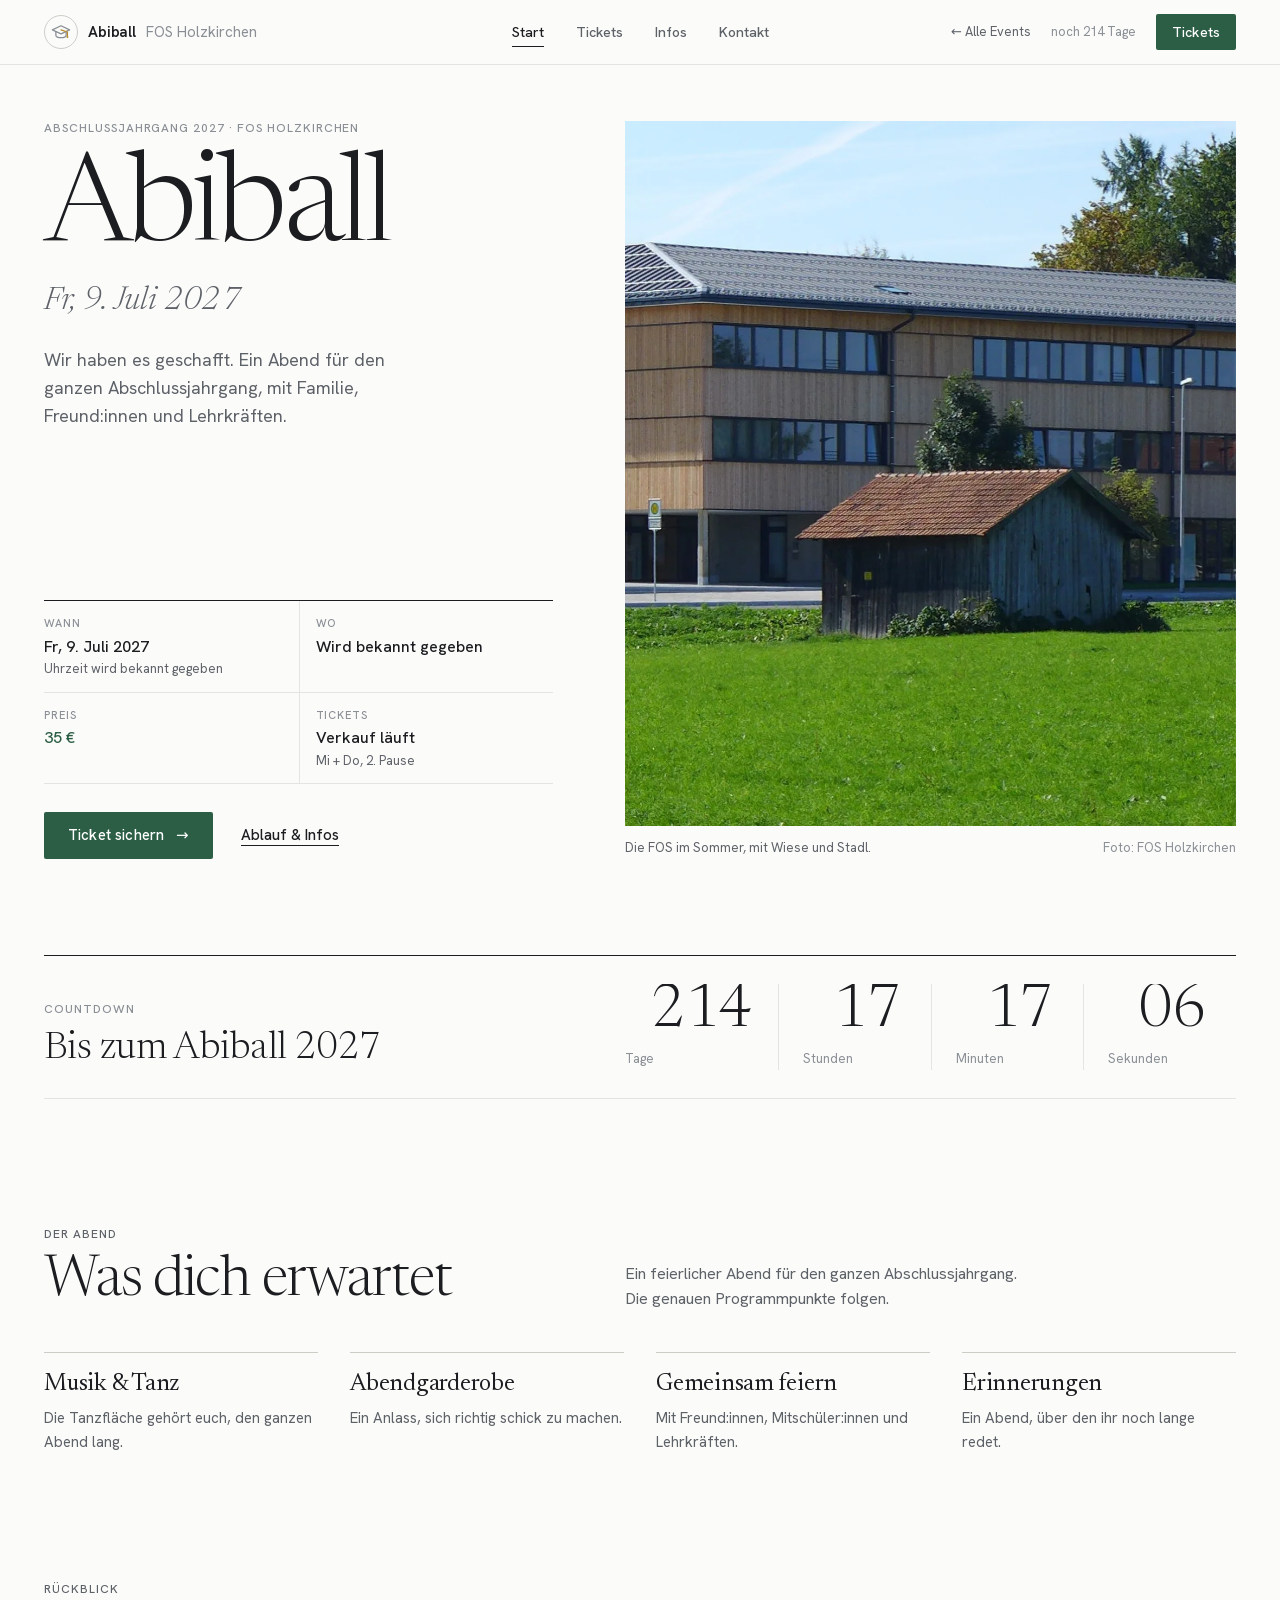
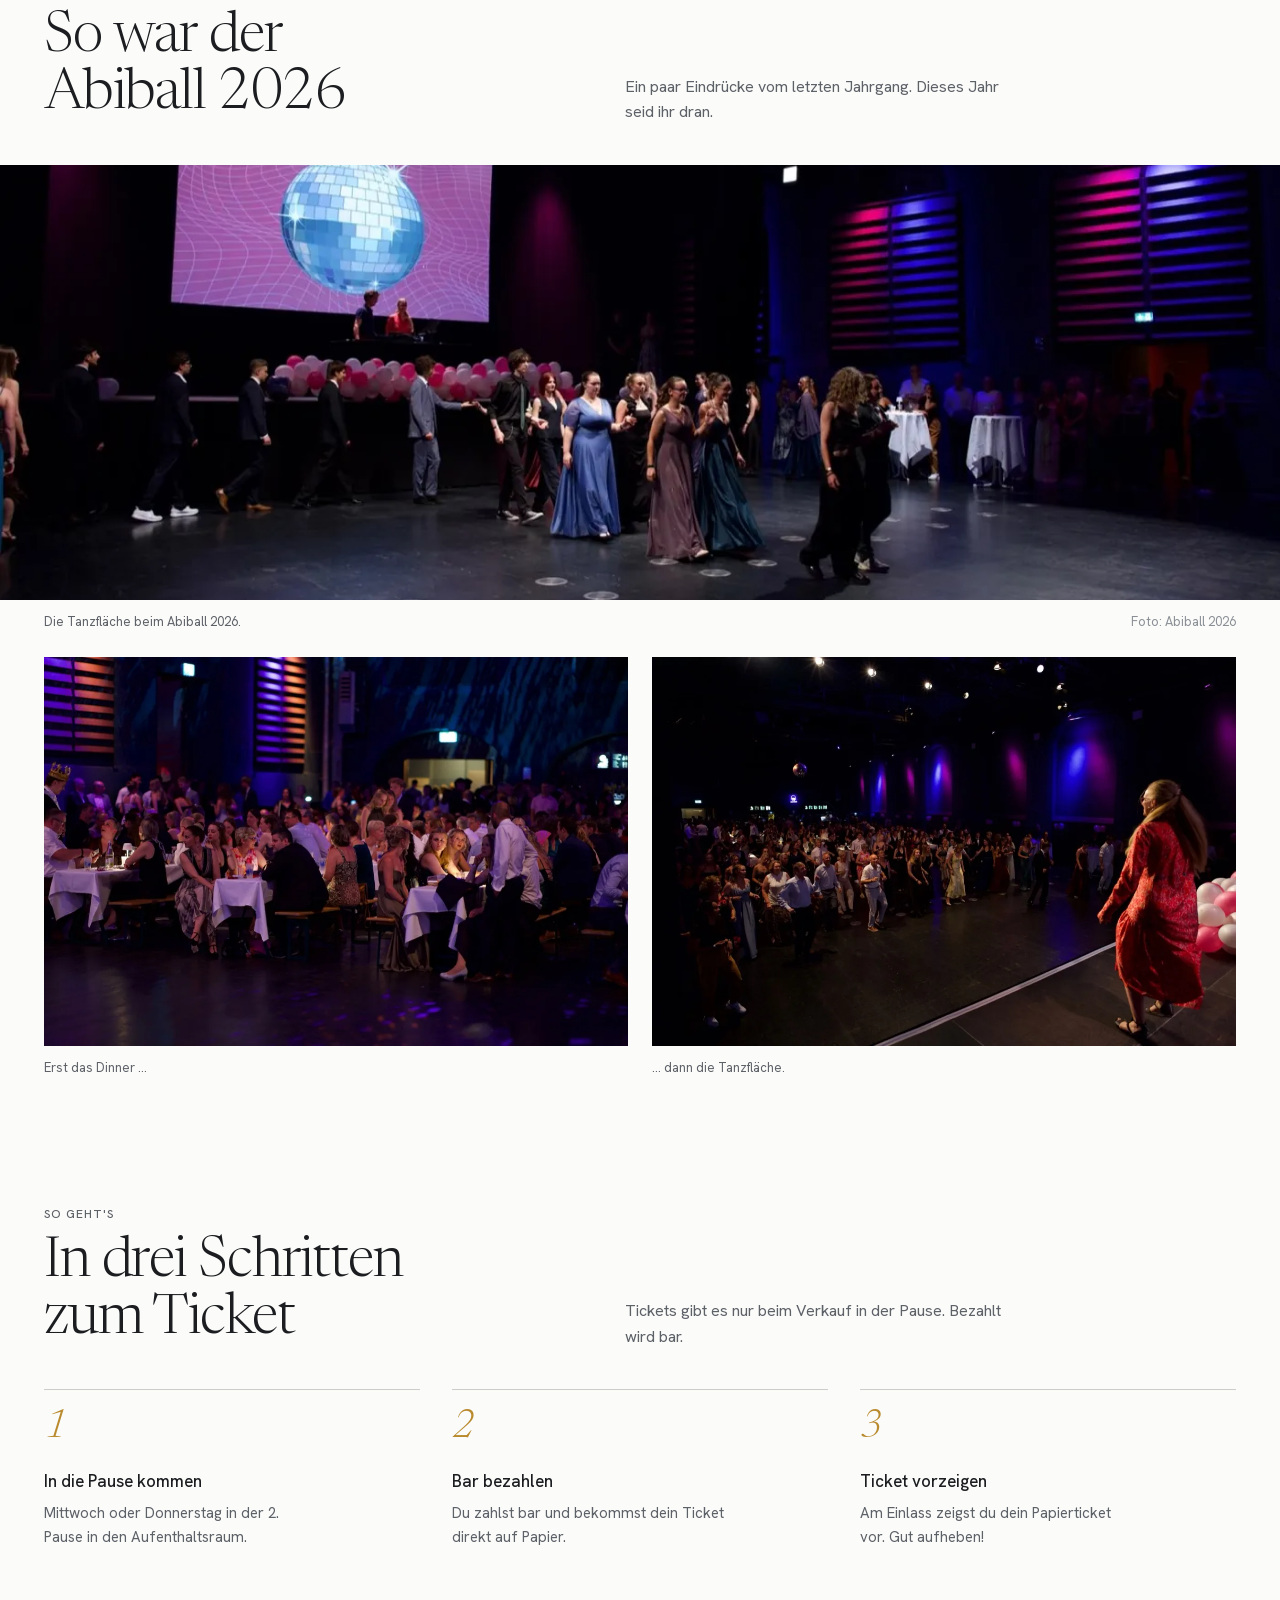
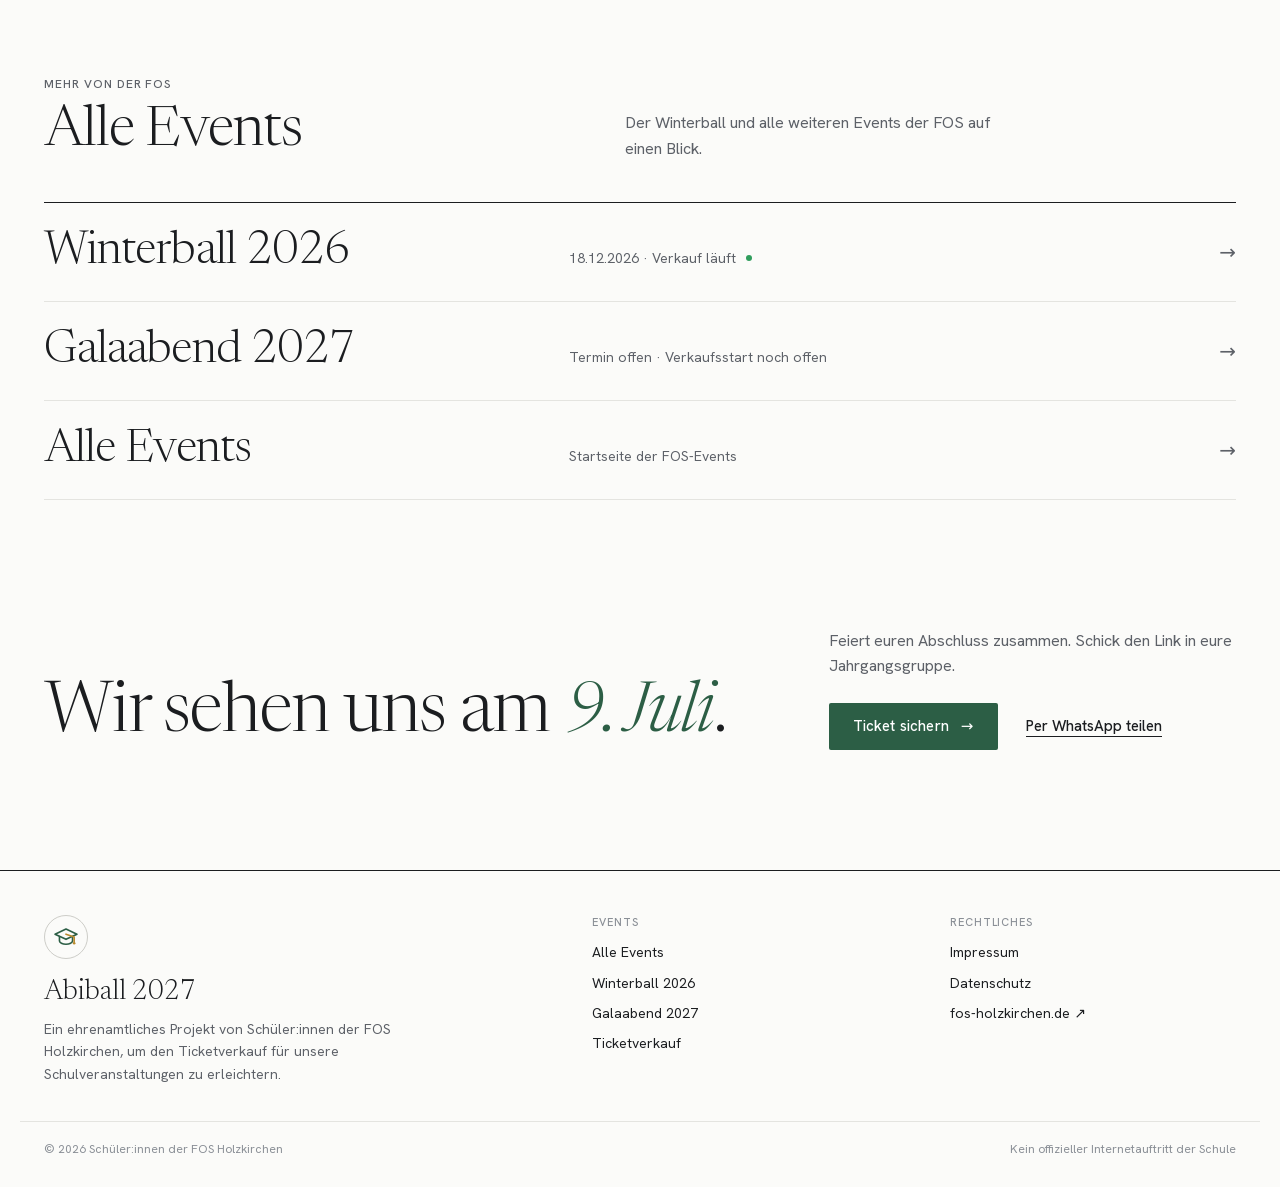
==== abiball/index.html @ e9c91c99 "Abiball-Verkauf ab 16.11., Galaabend-Termin offen Co-Authored-By: Claude Opus 5.5 <noreply@anthropic" ====
<!doctype html>
<html lang="de">
<head>
<meta charset="utf-8">
<meta name="viewport" content="width=device-width, initial-scale=1, viewport-fit=cover">
<link rel="icon" href="data:image/svg+xml,%3Csvg%20xmlns%3D%22http%3A%2F%2Fwww.w3.org%2F2000%2Fsvg%22%20viewBox%3D%220%200%2064%2064%22%3E%3Crect%20width%3D%2264%22%20height%3D%2264%22%20rx%3D%2214%22%20fill%3D%22%232c5e45%22%2F%3E%3Cg%20fill%3D%22none%22%20stroke-linecap%3D%22round%22%20stroke-linejoin%3D%22round%22%20stroke-width%3D%224%22%3E%3Cpath%20d%3D%22M32%2012%207%2024l25%2012%2025-12z%22%20fill%3D%22%23fff%22%20stroke%3D%22%23fff%22%2F%3E%3Cpath%20d%3D%22M17%2031v10c0%204%206.7%207.5%2015%207.5S47%2045%2047%2041V31%22%20stroke%3D%22%23fff%22%2F%3E%3Cpath%20d%3D%22M32%2024l19%206.5v12%22%20stroke%3D%22%23e2b66b%22%2F%3E%3C%2Fg%3E%3Ccircle%20cx%3D%2251%22%20cy%3D%2245.5%22%20r%3D%223.6%22%20fill%3D%22%23e2b66b%22%2F%3E%3C%2Fsvg%3E">
<meta name="theme-color" content="#2c5e45">
<meta property="og:type" content="website">
<meta property="og:locale" content="de_DE">
<meta property="og:title" content="Abiball 2027 · FOS Holzkirchen">
<meta property="og:description" content="Der Abiball des Abschlussjahrgangs 2027 der FOS Holzkirchen: Termin, Ablauf, Dresscode und Tickets.">
<meta property="og:url" content="https://joshuaherdt.github.io/winterball-fos/abiball/">
<meta property="og:image" content="https://joshuaherdt.github.io/winterball-fos/og/abiball.jpg">
<meta property="og:image:width" content="1200">
<meta property="og:image:height" content="630">
<meta name="twitter:card" content="summary_large_image">
<link rel="canonical" href="https://joshuaherdt.github.io/winterball-fos/abiball/">
<script>window.WB_BASE = "../";</script>
<title>Abiball 2027 · FOS Holzkirchen</title>
<meta name="description" content="Der Abiball des Abschlussjahrgangs 2027 der FOS Holzkirchen: Termin, Ablauf, Dresscode und Tickets.">
<meta name="claude:viewport-fit-sides" content="cover">
<link rel="stylesheet" href="../fonts/f-9903f11c.css">
<style>
/* Abiball: Sommer-Variante. Wiesengrün statt Himmelblau, Gold für Details, Sommerfoto mit Stadl.
   Layout: ruhiges Magazin-Layout. Echtes Foto der FOS (Lärchenholz unter blauem Himmel) als Anker,
   asymmetrisches Raster, eine Serifenschrift für Überschriften, eine Grotesk für alles andere.
   Farben aus dem Foto: Papierweiß, Anthrazit der Dachkante, Himmelblau (= FOS-Blau), Lärche als Detail. */
:root {
  --paper: #fbfbf9;
  --paper-2: #f1f1ee;
  --ink: #1b1d20;
  --ink-2: #5d6168;
  --ink-3: #8a8f96;
  --line: #e4e4e0;
  --line-2: #cdcdc8;
  --blue: #2c5e45;
  --blue-ink: #ffffff;
  --wood: #b98a2e;
  --photo: none;
  --f-serif: "Newsreader", "Iowan Old Style", Georgia, serif;
  --f-sans: "Hanken Grotesk", "Helvetica Neue", system-ui, sans-serif;
  --burst: #1b1d20, #2c5e45, #b98a2e;
  --burst-shape: cap;
  --flash: rgba(44, 94, 69, .35);
}
@media (prefers-color-scheme: dark) {
  :root:not([data-theme="light"]) {
    --paper: #111316; --paper-2: #181b1f; --ink: #ecebe6; --ink-2: #a4a8ae; --ink-3: #7c8188; --line: #25282d; --line-2: #383c42;
    --blue: #a3d2b6; --blue-ink: #0e1420; --wood: #c9a46e; --photo: brightness(.82); --flash: rgba(163, 210, 182, .35); color-scheme: dark;
  }
}
:root[data-theme="dark"] {
  --paper: #111316; --paper-2: #181b1f; --ink: #ecebe6; --ink-2: #a4a8ae; --ink-3: #7c8188; --line: #25282d; --line-2: #383c42;
  --blue: #a3d2b6; --blue-ink: #0e1420; --wood: #c9a46e; --photo: brightness(.82); --flash: rgba(163, 210, 182, .35); color-scheme: dark;
}
* { box-sizing: border-box; }
html, body { margin: 0; }
[hidden] { display: none !important; }
body { background: var(--paper); color: var(--ink); font: 400 16px/1.6 var(--f-sans); -webkit-font-smoothing: antialiased; text-rendering: optimizeLegibility; overflow-x: hidden; }
body::before { content: ""; position: fixed; inset: 0 0 auto; height: env(safe-area-inset-top, 0px); z-index: 60; background: var(--paper); }
.wrap { max-width: 1240px; margin: 0 auto; padding-left: max(24px, env(safe-area-inset-left, 0px)); padding-right: max(24px, env(safe-area-inset-right, 0px)); }
a { color: inherit; }
:focus-visible { outline: 2px solid var(--blue); outline-offset: 3px; border-radius: 2px; }
::selection { background: var(--blue); color: var(--blue-ink); }
mark.ph { background: none; color: inherit; border-bottom: 1px dashed var(--ink-3); }
img { display: block; max-width: 100%; }
svg { flex: none; }
.label { margin: 0; font: 500 12px/1.3 var(--f-sans); letter-spacing: .08em; text-transform: uppercase; color: var(--ink-3); }
h1, h2, h3 { font-weight: 400; margin: 0; text-wrap: balance; }
.serif { font-family: var(--f-serif); }

/* ---------- Buttons & Links ---------- */
.btn { appearance: none; border: 0; cursor: pointer; display: inline-flex; align-items: center; justify-content: center; gap: 12px; text-decoration: none; font: 500 15px/1 var(--f-sans); letter-spacing: .01em; padding: 16px 24px; border-radius: 2px; background: var(--blue); color: var(--blue-ink); transition: background .2s, transform .2s; }
.btn:hover { background: color-mix(in srgb, var(--blue) 86%, var(--ink)); }
.btn:active { transform: translateY(1px); }
.btn .arr { display: inline-block; transition: transform .25s cubic-bezier(.2, .8, .2, 1); }
.btn:hover .arr { transform: translateX(4px); }
.btn svg { width: 16px; height: 16px; }
.link { appearance: none; border: 0; background: none; cursor: pointer; padding: 0; font: 500 15px/1.4 var(--f-sans); color: var(--ink); text-decoration: none; background-image: linear-gradient(currentColor, currentColor); background-size: 100% 1px; background-position: 0 100%; background-repeat: no-repeat; transition: background-size .3s; }
.link:hover { background-size: 0 1px; background-position: 100% 100%; }

/* ---------- Kopf ---------- */
.top { position: sticky; top: env(safe-area-inset-top, 0px); z-index: 50; background: var(--paper); border-bottom: 1px solid var(--line); }
.top .wrap { height: 64px; display: grid; grid-template-columns: 1fr auto 1fr; align-items: center; gap: 24px; }
.brand { display: flex; align-items: center; gap: 10px; text-decoration: none; white-space: nowrap; }
.mono { flex: none; width: 34px; height: 34px; border-radius: 50%; display: grid; place-items: center; border: 1px solid var(--line-2); color: var(--blue); background: var(--paper); }
.mono svg { width: 22px; height: 22px; fill: none; stroke: currentColor; stroke-width: 1.4; stroke-linecap: round; stroke-linejoin: round; overflow: visible; }
.mono .tassel { stroke: var(--wood); transform-origin: 19px 12px; transition: transform .5s cubic-bezier(.3, 1.6, .5, 1); }
.mono .tassel circle { fill: var(--wood); stroke: none; }
.brand:hover .mono .tassel, .f-brand:hover .mono .tassel { transform: rotate(-14deg); }
.f-brand .mono { width: 44px; height: 44px; margin-bottom: 18px; }
.f-brand .mono svg { width: 28px; height: 28px; }
.brand b { font: 600 15px/1 var(--f-sans); letter-spacing: -.01em; }
.brand span { font: 400 15px/1 var(--f-sans); color: var(--ink-3); }
.tabs { display: flex; gap: 32px; }
.tabs button { appearance: none; border: 0; background: none; cursor: pointer; padding: 6px 0; font: 500 14px/1 var(--f-sans); color: var(--ink-2); position: relative; transition: color .2s; }
.tabs button::after { content: ""; position: absolute; left: 0; right: 0; bottom: -2px; height: 1px; background: var(--ink); transform: scaleX(0); transform-origin: left; transition: transform .3s cubic-bezier(.2, .8, .2, 1); }
.tabs button:hover, .tabs button[aria-selected="true"] { color: var(--ink); }
.tabs button[aria-selected="true"]::after { transform: scaleX(1); }
.tabs .tab-buy { display: none; }
.top-right { justify-self: end; display: flex; align-items: center; gap: 20px; }
.days { font-size: 13px; color: var(--ink-3); white-space: nowrap; font-variant-numeric: tabular-nums; }
.top .btn { padding: 11px 16px; font-size: 14px; }
.back { font-size: 13px; color: var(--ink-2); text-decoration: none; white-space: nowrap; }
.back:hover { color: var(--ink); }
.motto { margin: 22px 0 0; font: italic 300 22px/1.3 var(--f-serif); color: var(--ink); }
.motto small { display: block; font: 500 11px/1.3 var(--f-sans); font-style: normal; letter-spacing: .08em; text-transform: uppercase; color: var(--ink-3); margin-bottom: 6px; }

/* ---------- Panels ---------- */
main { overflow-x: clip; }
[data-panel] { outline: none; padding-bottom: 120px; }
[data-panel].enter .rise { animation: rise .9s cubic-bezier(.2, .7, .2, 1) both; }
[data-panel].enter .d1 { animation-delay: .07s; } [data-panel].enter .d2 { animation-delay: .14s; } [data-panel].enter .d3 { animation-delay: .21s; }
@keyframes rise { from { opacity: .001; transform: translateY(10px); } }
.page-head { padding-top: 72px; display: grid; grid-template-columns: 5fr 7fr; gap: 64px; align-items: end; }
.page-head h2 { font: 300 clamp(44px, 6vw, 80px)/1 var(--f-serif); letter-spacing: -.02em; margin-top: 16px; }
.page-head p { margin: 0; color: var(--ink-2); max-width: 46ch; font-size: 17px; }

/* ---------- Hero ---------- */
.hero { display: grid; grid-template-columns: minmax(0, 5fr) minmax(0, 6fr); gap: 72px; padding-top: 56px; }
.hero-text { display: flex; flex-direction: column; justify-content: space-between; gap: 48px; min-width: 0; }
.display { margin-top: 20px; font: 300 clamp(68px, 9.6vw, 144px)/.9 var(--f-serif); letter-spacing: -.035em; font-optical-sizing: auto; }
.display .yr { display: block; margin-top: 18px; font: italic 300 clamp(26px, 2.6vw, 34px)/1 var(--f-serif); letter-spacing: -.01em; color: var(--ink-2); }
.hero .lead { margin: 28px 0 0; font-size: 18px; line-height: 1.55; color: var(--ink-2); max-width: 38ch; text-wrap: pretty; }
.facts { border-top-color: var(--ink) !important; --kf-line: var(--line); --kf-label: var(--ink-3); --kf-label-o: 1; }
.facts dt { font-family: var(--f-sans); font-weight: 500; letter-spacing: .08em; }
.facts dd small { color: var(--ink-2); opacity: 1; }
.facts .kf-preis dd { color: var(--blue); }
.cta { display: flex; align-items: center; gap: 28px; flex-wrap: wrap; margin-top: 28px; }
.quota { margin-top: 22px; color: var(--blue); max-width: 360px; }
.quota-bar { height: 2px; border-radius: 0; background: var(--line); }
.quota-txt { margin: 10px 0 0; font-size: 14px; color: var(--ink-2); font-variant-numeric: tabular-nums; }
.quota-txt b { color: var(--ink); font-weight: 600; }
.quota-txt em { font-style: normal; color: var(--blue); }
.hero-photo { margin: 0; min-width: 0; }
.frame { position: relative; overflow: hidden; aspect-ratio: 1126 / 1300; background: var(--paper-2); }
.frame img { width: 100%; height: 100%; object-fit: cover; filter: var(--photo); animation: reveal 1.5s cubic-bezier(.7, 0, .15, 1) both .1s; }
@keyframes reveal { from { clip-path: inset(100% 0 0 0); transform: scale(1.06); } to { clip-path: inset(0 0 0 0); } }
#snow { position: absolute; inset: 0; width: 100%; height: 100%; pointer-events: none; }
figcaption { display: flex; justify-content: space-between; gap: 16px; padding-top: 12px; font-size: 13px; color: var(--ink-3); }
figcaption span:first-child { color: var(--ink-2); }

/* ---------- Countdown ---------- */
.count { margin-top: 96px; display: grid; grid-template-columns: 5fr 6fr; gap: 72px; align-items: end; padding: 28px 0; border-top: 1px solid var(--ink); border-bottom: 1px solid var(--line); }
.count h2 { font: 300 clamp(28px, 3vw, 40px)/1.1 var(--f-serif); letter-spacing: -.015em; margin-top: 10px; }
.count-n { display: grid; grid-template-columns: repeat(4, 1fr); }
.count-n div { display: grid; gap: 6px; }
.count-n div + div { padding-left: 24px; border-left: 1px solid var(--line); }
.count-n b { display: flex; font: 300 clamp(40px, 4.6vw, 64px)/1 var(--f-serif); letter-spacing: -.02em; font-variant-numeric: lining-nums tabular-nums; }
.count-n span { font-size: 13px; color: var(--ink-3); }

/* ---------- Abschnitte Start ---------- */
.sec { margin-top: 128px; }
.sec-head { display: grid; grid-template-columns: 5fr 6fr; gap: 72px; align-items: end; margin-bottom: 40px; }
.sec-head h2 { font: 300 clamp(36px, 4.4vw, 60px)/1.02 var(--f-serif); letter-spacing: -.02em; margin-top: 12px; }
.sec-head p { margin: 0; color: var(--ink-2); max-width: 44ch; }
#highlights { list-style: none; margin: 0; padding: 0; display: grid; grid-template-columns: repeat(4, 1fr); gap: 32px; }
.hl { display: grid; gap: 8px; align-content: start; padding-top: 18px; border-top: 1px solid var(--line-2); }
.hl-ic { display: none; }
.hl b { font: 400 24px/1.15 var(--f-serif); letter-spacing: -.01em; }
.hl span:last-child { color: var(--ink-2); font-size: 15px; }
.look { margin-top: 128px; }
.band { margin: 0; }
.duo { display: grid; grid-template-columns: 1fr 1fr; gap: 24px; margin-top: 24px; }
.duo figure { margin: 0; min-width: 0; }
.duo img { width: 100%; height: auto; aspect-ratio: 3 / 2; object-fit: cover; filter: var(--photo); }
.band img { width: 100%; height: clamp(240px, 34vw, 500px); object-fit: cover; object-position: 50% 62%; filter: var(--photo); }
.band figcaption { padding-top: 12px; }
#steps { list-style: none; margin: 0; padding: 0; display: grid; grid-template-columns: repeat(3, 1fr); gap: 32px; }
.step { display: grid; gap: 8px; align-content: start; padding-top: 18px; border-top: 1px solid var(--line-2); }
.step-n { font: italic 300 40px/1 var(--f-serif); color: var(--wood); margin-bottom: 14px; }
.step b { font: 500 17px/1.3 var(--f-sans); }
.step span:last-child { color: var(--ink-2); font-size: 15px; max-width: 34ch; }
#teasers { border-top: 1px solid var(--ink); }
.teaser { display: grid; grid-template-columns: 1fr auto; align-items: center; gap: 24px; padding: 26px 0; border-bottom: 1px solid var(--line); text-decoration: none; transition: padding .35s cubic-bezier(.2, .8, .2, 1); }
.teaser:hover { padding-left: 12px; }
.t-txt { display: grid; grid-template-columns: 5fr 4fr 2fr; gap: 24px; align-items: baseline; }
.t-name { font: 300 clamp(32px, 3.6vw, 48px)/1 var(--f-serif); letter-spacing: -.02em; order: 0; }
.t-meta { font-size: 14px; color: var(--ink-2); font-variant-numeric: tabular-nums; }
.teaser[data-status="live"] .t-meta::after { content: ""; display: inline-block; width: 6px; height: 6px; border-radius: 50%; background: #2f9d5c; margin-left: 10px; vertical-align: 2px; }
.t-go { font-size: 20px; color: var(--ink-2); transition: transform .3s, color .3s; }
.teaser:hover .t-go { transform: translateX(6px); color: var(--ink); }
.closing { margin-top: 128px; display: grid; grid-template-columns: 7fr 4fr; gap: 72px; align-items: end; }
.closing h2 { font: 300 clamp(40px, 5.4vw, 76px)/1.02 var(--f-serif); letter-spacing: -.025em; }
.closing h2 em { font-style: italic; color: var(--blue); }
.closing p { margin: 0 0 24px; color: var(--ink-2); }
.closing .cta { margin-top: 0; }

/* ---------- Events ---------- */
#events { margin-top: 64px; border-top: 1px solid var(--ink); }
.ev { display: grid; grid-template-columns: 7fr 5fr; gap: 72px; padding: 44px 0 52px; border-bottom: 1px solid var(--line); }
.ev-main, .ev-side { min-width: 0; }
.ev-kicker { margin: 0; font: 500 12px/1.3 var(--f-sans); letter-spacing: .08em; text-transform: uppercase; color: var(--ink-3); }
.ev-name { margin: 14px 0 0; font: 300 clamp(48px, 5.6vw, 80px)/.95 var(--f-serif); letter-spacing: -.03em; }
.ev-year { font-style: italic; color: var(--ink-3); }
.ev-tag { margin: 18px 0 0; color: var(--ink-2); max-width: 44ch; font-size: 17px; }
.ev-facts { display: grid; grid-template-columns: repeat(3, auto); justify-content: start; gap: 12px 40px; margin: 32px 0 0; }
.ev-facts dt { font: 500 11px/1.3 var(--f-sans); letter-spacing: .08em; text-transform: uppercase; color: var(--ink-3); }
.ev-facts dd { margin: 6px 0 0; font-weight: 500; }
.ev-facts small { display: block; color: var(--ink-3); font-weight: 400; font-size: 14px; }
.ev-side { display: grid; gap: 20px; align-content: start; position: relative; padding-top: 6px; }
.ev-status { justify-self: start; display: inline-flex; align-items: center; gap: 8px; font-size: 13px; color: var(--ink-2); }
.ev-status::before { content: ""; width: 6px; height: 6px; border-radius: 50%; background: #2f9d5c; }
.ev[data-status="soon"] .ev-status::before { background: var(--ink-3); }
.ev-prices, .sheet-prices { list-style: none; margin: 0; padding: 0; border-top: 1px solid var(--line-2); }
.ev-prices li, .sheet-prices li { display: flex; justify-content: space-between; align-items: baseline; gap: 16px; padding: 14px 0; border-bottom: 1px solid var(--line); }
.ev-prices small, .sheet-prices small { display: block; font-size: 12px; color: var(--blue); }
.ev-prices b, .sheet-prices b { font: 400 22px/1 var(--f-serif); white-space: nowrap; font-variant-numeric: lining-nums; }
.ev-prices s, .sheet-prices s { font-size: .7em; color: var(--ink-3); }
.ev .quota { margin-top: 0; }
.ev-actions { display: flex; align-items: center; gap: 20px 28px; flex-wrap: wrap; margin-top: 4px; }
.ev[data-status="soon"] .ev-btn { background: none; color: var(--ink); box-shadow: inset 0 0 0 1px var(--ink); }
.ev-cal { display: inline-flex; align-items: center; gap: 8px; font-size: 14px; color: var(--ink-2); text-decoration: none; }
.ev-cal:hover { color: var(--ink); }
.ev-cal svg { width: 16px; height: 16px; }
.ev-no { position: absolute; right: 0; top: 6px; font-size: 13px; color: var(--ink-3); font-variant-numeric: tabular-nums; }
.note { margin: 24px 0 0; font-size: 14px; color: var(--ink-3); }

/* ---------- Infos ---------- */
.info-grid { margin-top: 64px; display: grid; grid-template-columns: 7fr 5fr; gap: 72px; border-top: 1px solid var(--ink); padding-top: 32px; }
.info-grid h3, .faq h3 { font: 300 32px/1.1 var(--f-serif); letter-spacing: -.015em; margin-bottom: 20px; }
.seg { display: inline-flex; gap: 20px; margin-bottom: 14px; }
.seg button { appearance: none; border: 0; background: none; cursor: pointer; padding: 4px 0; font: 500 14px var(--f-sans); color: var(--ink-3); border-bottom: 1px solid transparent; transition: color .2s, border-color .2s; }
.seg button[aria-pressed="true"] { color: var(--ink); border-color: var(--ink); }
#ablauf { list-style: none; margin: 0; padding: 0; border-top: 1px solid var(--line-2); }
#ablauf li { display: grid; grid-template-columns: 90px 1fr; gap: 16px; padding: 14px 0; border-bottom: 1px solid var(--line); animation: rise .5s both; }
#ablauf li:nth-child(2) { animation-delay: .04s; } #ablauf li:nth-child(3) { animation-delay: .08s; } #ablauf li:nth-child(4) { animation-delay: .12s; } #ablauf li:nth-child(5) { animation-delay: .16s; }
#ablauf time { font: 400 18px/1.4 var(--f-serif); font-variant-numeric: lining-nums tabular-nums; color: var(--ink-2); }
.small { margin: 14px 0 0; font-size: 13px; color: var(--ink-3); }
#dresscode-event { margin: 0 0 20px; padding: 0 0 16px; border-bottom: 1px solid var(--line); font-size: 17px; }
#dresscode-tips { list-style: none; padding: 0; margin: 0; display: grid; gap: 16px; }
#dresscode-tips li { display: grid; gap: 2px; }
#dresscode-tips b { font: 500 11px/1.3 var(--f-sans); letter-spacing: .08em; text-transform: uppercase; color: var(--ink-3); }
#dresscode-tips span { color: var(--ink-2); }
.faq { margin-top: 96px; display: grid; grid-template-columns: 5fr 7fr; gap: 72px; border-top: 1px solid var(--ink); padding-top: 32px; }
.faq .ask { margin: 0; color: var(--ink-2); }
#faq details { border-bottom: 1px solid var(--line); }
#faq details:first-child { border-top: 1px solid var(--line-2); }
#faq summary { list-style: none; cursor: pointer; padding: 20px 44px 20px 0; position: relative; font-size: 17px; font-weight: 500; }
#faq summary::-webkit-details-marker { display: none; }
#faq summary::after { content: ""; position: absolute; right: 4px; top: 50%; width: 12px; height: 12px; margin-top: -6px; background: linear-gradient(var(--ink), var(--ink)) center/100% 1px no-repeat, linear-gradient(var(--ink), var(--ink)) center/1px 100% no-repeat; transition: transform .3s cubic-bezier(.2, .8, .2, 1); }
#faq details[open] summary::after { transform: rotate(45deg); }
#faq p { margin: -6px 0 22px; color: var(--ink-2); max-width: 60ch; }

/* ---------- Kontakt ---------- */
.contact { margin-top: 64px; display: grid; grid-template-columns: 5fr 7fr; gap: 72px; border-top: 1px solid var(--ink); padding-top: 32px; }
.contact .frame { aspect-ratio: 1200 / 986; }
.contact .frame img { animation: none; }
.rows { border-top: 1px solid var(--line-2); }
.row { display: grid; grid-template-columns: 130px 1fr auto; gap: 24px; align-items: baseline; padding: 20px 0; border-bottom: 1px solid var(--line); }
.row .k { font: 500 11px/1.3 var(--f-sans); letter-spacing: .08em; text-transform: uppercase; color: var(--ink-3); }
.row .v { margin: 0; font-size: 17px; word-break: break-word; }
.row .v small { display: block; color: var(--ink-2); font-size: 14px; }
.chip, .chip-s { appearance: none; background: none; border: 0; cursor: pointer; padding: 0; display: inline-flex; align-items: center; gap: 8px; font: 500 14px var(--f-sans); color: var(--ink); text-decoration: none; white-space: nowrap; background-image: linear-gradient(currentColor, currentColor); background-size: 100% 1px; background-position: 0 100%; background-repeat: no-repeat; padding-bottom: 2px; }
.chip:hover, .chip-s:hover { color: var(--blue); }
.team { margin: 40px 0 0; color: var(--ink-2); max-width: 52ch; }
.team b { color: var(--ink); font-weight: 500; }

/* ---------- Kauf-Fenster ---------- */
.sheet::backdrop { background: rgba(17, 19, 22, .4); }
.sheet-in { background: var(--paper); color: var(--ink); border-radius: 6px; padding: 36px 32px 28px; box-shadow: 0 40px 100px -30px rgba(0, 0, 0, .45); display: grid; }
.sheet-step { display: grid; gap: 20px; }
.sheet-x { color: var(--ink-2); }
.sheet-x:hover { color: var(--ink); }
.sheet-x svg { width: 18px; height: 18px; }
.sheet-kicker { margin: 0; font: 500 12px/1.3 var(--f-sans); letter-spacing: .08em; text-transform: uppercase; color: var(--ink-3); }
.sheet-title { margin: -10px 0 0; font: 300 38px/1.05 var(--f-serif); letter-spacing: -.02em; }
.sheet-evs { gap: 0 !important; border: 1px solid var(--line-2); }
.sheet-ev { padding: 14px 16px; background: none; border: 0; transition: background .2s; }
.sheet-ev + .sheet-ev { border-left: 1px solid var(--line-2); }
.sheet-ev b { font: 400 20px/1.15 var(--f-serif); }
.sheet-ev span { font-size: 13px; color: var(--ink-3); font-variant-numeric: tabular-nums; }
.sheet-ev em { font-style: normal; font-size: 13px; color: var(--ink-2); }
.sheet-ev[aria-checked="true"] { background: var(--paper-2); box-shadow: inset 0 -2px 0 var(--blue); }
.sheet-detail { display: grid; gap: 16px; }
.sheet-note { margin: 0; font-size: 15px; color: var(--ink-2); }
.sheet-need p { margin: 0 0 10px; font: 500 11px/1.3 var(--f-sans); letter-spacing: .08em; text-transform: uppercase; color: var(--ink-3); }
.sheet-need ul { display: grid; gap: 8px; font-size: 15px; color: var(--ink-2); }
.sheet-need svg { color: var(--ink-3); width: 16px !important; height: 16px !important; }
.sheet-go { width: 100%; padding: 18px; font-size: 16px; }
.sheet-host { margin: -8px 0 0; display: flex; gap: 8px; align-items: center; justify-content: center; font-size: 13px; color: var(--ink-3); text-align: center; }
.sheet-host svg { width: 14px !important; height: 14px !important; }
.sheet-done { text-align: center; justify-items: center; }
.sheet-ok { width: 56px; height: 56px; border-radius: 50%; display: grid; place-items: center; background: var(--blue); color: var(--blue-ink); }
.sheet-ok svg { width: 26px !important; height: 26px !important; }
.sheet-done .sheet-title { margin: 0; }
.sheet-sub { margin: -8px 0 4px; color: var(--ink-2); }
.sheet-share { justify-content: center; gap: 24px !important; }

.toast { position: fixed; z-index: 70; left: 50%; bottom: calc(28px + env(safe-area-inset-bottom, 0px)); transform: translate(-50%, 12px); opacity: 0; pointer-events: none; background: var(--ink); color: var(--paper); font-size: 14px; padding: 12px 18px; border-radius: 2px; max-width: min(420px, calc(100vw - 40px)); text-align: center; transition: opacity .3s, transform .3s; }
.toast.on { opacity: 1; transform: translate(-50%, 0); }

footer { border-top: 1px solid var(--ink); font-size: 14px; color: var(--ink-2); }
.foot { display: grid; grid-template-columns: 5fr 3fr 3fr; gap: 72px; padding-block: 44px 36px; }
.f-brand b { display: block; font: 300 28px/1.1 var(--f-serif); color: var(--ink); margin-bottom: 10px; }
.f-brand p { margin: 0; max-width: 44ch; }
.f-col { display: grid; gap: 8px; align-content: start; }
.f-col b { font: 500 11px/1.3 var(--f-sans); letter-spacing: .08em; text-transform: uppercase; color: var(--ink-3); margin-bottom: 4px; }
.f-col a, .f-col button { appearance: none; border: 0; background: none; padding: 0; cursor: pointer; font: inherit; color: var(--ink); text-align: left; text-decoration: none; justify-self: start; background-image: linear-gradient(currentColor, currentColor); background-size: 0 1px; background-position: 0 100%; background-repeat: no-repeat; transition: background-size .3s; }
.f-col a:hover, .f-col button:hover { background-size: 100% 1px; }
.f-base { display: flex; justify-content: space-between; gap: 12px; flex-wrap: wrap; padding-block: 18px 28px; border-top: 1px solid var(--line); font-size: 12px; color: var(--ink-3); }

/* ---------- Tablet ---------- */
@media (max-width: 1040px) {
  .hero, .count, .sec-head, .closing, .ev, .info-grid, .faq, .contact, .page-head, footer .wrap { gap: 48px; }
  #highlights { grid-template-columns: 1fr 1fr; row-gap: 40px; }
  .t-txt { grid-template-columns: 1fr; gap: 6px; }
}
/* ---------- Mobil ---------- */
@media (max-width: 820px) {
  .wrap { padding-left: max(20px, env(safe-area-inset-left, 0px)); padding-right: max(20px, env(safe-area-inset-right, 0px)); }
  .top .wrap { grid-template-columns: 1fr auto; height: 58px; }
  .days { display: none; }
  .brand span { display: none; }
  .tabs { position: fixed; z-index: 60; left: 0; right: 0; bottom: 0; gap: 0; justify-content: space-around; background: var(--paper); border-top: 1px solid var(--line); padding: 0 max(8px, env(safe-area-inset-right, 0px)) env(safe-area-inset-bottom, 0px) max(8px, env(safe-area-inset-left, 0px)); }
  .tabs button { flex: 1; padding: 18px 0 16px; font-size: 13px; }
  .tabs button::after { left: 30%; right: 30%; bottom: auto; top: -1px; height: 2px; background: var(--blue); }
  .hero { grid-template-columns: 1fr; padding-top: 32px; gap: 36px; }
  .hero-text { gap: 32px; }
  .display { font-size: clamp(60px, 18vw, 96px); }
  .count, .sec-head, .closing, .ev, .info-grid, .faq, .contact, .page-head, footer .wrap { grid-template-columns: 1fr; gap: 28px; }
  .page-head { padding-top: 40px; }
  .count { margin-top: 64px; }
  .count-n div + div { padding-left: 14px; }
  .sec, .band, .closing { margin-top: 88px; }
  .sec-head { margin-bottom: 28px; }
  #highlights, #steps { grid-template-columns: 1fr; gap: 0; }
  .hl, .step { padding: 18px 0 22px; }
  .step { grid-template-columns: 44px 1fr; column-gap: 12px; }
  .step-n { grid-row: span 2; margin: 0; font-size: 32px; }
  .band img { height: 240px; }
  .look { margin-top: 88px; }
  .duo { grid-template-columns: 1fr; gap: 20px; }
  .band figcaption { padding-left: 20px; padding-right: 20px; }
  .ev { padding: 32px 0 40px; }
  .ev-facts { grid-template-columns: 1fr; gap: 14px 24px; }
  .ev-actions .btn { flex: 1 1 100%; }
  .row { grid-template-columns: 1fr auto; gap: 6px 16px; }
  .row .k { grid-column: 1 / -1; }
  [data-panel] { padding-bottom: 110px; }
  .foot { grid-template-columns: 1fr 1fr; gap: 28px; }
  .f-brand { grid-column: 1 / -1; }
  .f-base { padding-bottom: 90px; }
  .toast { bottom: calc(78px + env(safe-area-inset-bottom, 0px)); }
  .sheet-in { padding: 26px 20px 20px; }
  .sheet-step { gap: 14px; }
  .sheet-title { font-size: 30px; margin-top: -8px; }
  .sheet-ev { padding: 10px 12px; }
  .sheet-ev b { font-size: 18px; }
  .sheet-prices li { padding: 10px 0; }
  .sheet-prices b { font-size: 19px; }
  .sheet .quota { margin-top: 4px; }
  .sheet-need p { margin-bottom: 6px; }
  .sheet-need ul { gap: 4px; font-size: 14px; }
  .sheet-go { position: sticky; bottom: 10px; z-index: 2; box-shadow: 0 0 0 10px var(--paper); }
}
@media (max-width: 420px) {
  .count-n b { font-size: 34px; }
  .count-n span { font-size: 12px; }
}
@media (prefers-reduced-motion: reduce) {
  *, *::before, *::after { animation: none !important; transition: none !important; }
}
</style>
</head>
<body>
<header class="top">
  <div class="wrap">
    <a class="brand" href="#start" data-goto="start" aria-label="Abiball der FOS Holzkirchen, zum Anfang"><span class="mono" aria-hidden="true"><svg viewBox="0 0 24 24"><path class="cap" d="M12 5.2 2.6 9.6 12 14l9.4-4.4z"/><path class="cap" d="M6.4 11.6v3.9c0 1.4 2.5 2.7 5.6 2.7s5.6-1.3 5.6-2.7v-3.9"/><g class="tassel"><path d="M12 9.6l7 2.4v4.4"/><circle cx="19" cy="17.4" r="1.1"/></g></svg></span><b>Abiball</b><span>FOS Holzkirchen</span></a>
    <nav class="tabs" role="tablist" aria-label="Bereiche">
      <button role="tab" data-tab="start">Start</button>
      <button role="tab" data-tab="events">Tickets</button>
      <button role="tab" data-tab="infos">Infos</button>
      <button role="tab" data-tab="kontakt">Kontakt</button>
    </nav>
    <div class="top-right">
      <a class="back" href="../"><span aria-hidden="true">←</span> Alle Events</a>
      <span class="days" data-days></span>
      <button class="btn" type="button" data-buy>Tickets</button>
    </div>
  </div>
</header>

<main>
  <!-- ===== START ===== -->
  <section data-panel="start" aria-label="Start">
    <div class="wrap">
      <div class="hero">
        <div class="hero-text">
          <div>
            <p class="label rise">Abschlussjahrgang 2027 · FOS Holzkirchen</p>
            <h1 class="display rise d1">Abiball<span class="yr" data-next-date></span></h1>
            <p class="lead rise d2">Wir haben es geschafft. Ein Abend für den ganzen Abschlussjahrgang, mit Familie, Freund:innen und Lehrkräften.</p>
            <p class="motto rise d2" id="motto" hidden><small>Abimotto</small><span></span></p>
          </div>
          <div class="rise d3">
            <dl class="facts kf--2" data-keyfacts="next"></dl>
            <div class="cta">
              <button class="btn" type="button" data-buy data-when="live">Ticket sichern <span class="arr" aria-hidden="true">→</span></button>
              <a class="link" href="#infos" data-goto="infos" data-when="live">Ablauf &amp; Infos</a>
              <button class="btn" type="button" data-buy data-when="soon">Infos zum Verkauf <span class="arr" aria-hidden="true">→</span></button>
              <a class="link" data-cal-next href="#" target="_blank" rel="noopener" data-when="soon">Termin im Kalender speichern</a>
            </div>
            <div data-quota="next"></div>
          </div>
        </div>
        <figure class="hero-photo">
          <div class="frame" id="photo">
            <img src="../img/fos-sommer.webp" width="1126" height="1300" alt="Die FOS Holzkirchen im Sommer, davor die Wiese mit dem kleinen Holzstadl">
            
          </div>
          <figcaption><span>Die FOS im Sommer, mit Wiese und Stadl.</span><span>Foto: FOS Holzkirchen</span></figcaption>
        </figure>
      </div>

      <div class="count rise d3" role="timer" aria-label="Countdown bis zum nächsten Event">
        <div><p class="label">Countdown</p><h2>Bis zum <span data-next-name></span></h2></div>
        <div class="count-n">
          <div><b id="cd-d"></b><span>Tage</span></div>
          <div><b id="cd-h"></b><span>Stunden</span></div>
          <div><b id="cd-m"></b><span>Minuten</span></div>
          <div><b id="cd-s"></b><span>Sekunden</span></div>
        </div>
      </div>

      <section class="sec" aria-labelledby="h-hl">
        <div class="sec-head"><div><p class="label">Der Abend</p><h2 id="h-hl">Was dich erwartet</h2></div><p>Ein feierlicher Abend für den ganzen Abschlussjahrgang. Die genauen Programmpunkte folgen.</p></div>
        <ul id="highlights"></ul>
      </section>
    </div>

    <section class="look" aria-labelledby="h-rb">
      <div class="wrap"><div class="sec-head"><div><p class="label">Rückblick</p><h2 id="h-rb">So war der Abiball 2026</h2></div><p>Ein paar Eindrücke vom letzten Jahrgang. Dieses Jahr seid ihr dran.</p></div></div>
      <figure class="band">
        <img src="../img/fos-abisaal.webp" width="1400" height="933" loading="lazy" alt="Tanzfläche beim Abiball 2026 mit großer Leinwand und lila Licht">
        <figcaption class="wrap"><span>Die Tanzfläche beim Abiball 2026.</span><span>Foto: Abiball 2026</span></figcaption>
      </figure>
      <div class="wrap duo">
        <figure><img src="../img/fos-abidinner.webp" width="1100" height="733" loading="lazy" alt="Festlich gedeckte Tische im Saal beim Abiball 2026"><figcaption><span>Erst das Dinner …</span></figcaption></figure>
        <figure><img src="../img/fos-abitanz.webp" width="1100" height="733" loading="lazy" alt="Volle Tanzfläche beim Abiball 2026"><figcaption><span>… dann die Tanzfläche.</span></figcaption></figure>
      </div>
    </section>

    <div class="wrap">
      <section class="sec" aria-labelledby="h-st">
        <div class="sec-head"><div><p class="label">So geht's</p><h2 id="h-st">In drei Schritten zum Ticket</h2></div><p>Tickets gibt es nur beim Verkauf in der Pause. Bezahlt wird bar.</p></div>
        <ol id="steps"></ol>
      </section>

      <section class="sec" aria-labelledby="h-pr">
        <div class="sec-head"><div><p class="label">Mehr von der FOS</p><h2 id="h-pr">Alle Events</h2></div><p>Der Winterball und alle weiteren Events der FOS auf einen Blick.</p></div>
        <div id="teasers" data-crosslinks="../"></div>
      </section>

      <section class="closing" aria-labelledby="h-fin">
        <h2 id="h-fin">Wir sehen uns am <em id="finDate"></em>.</h2>
        <div>
          <p>Feiert euren Abschluss zusammen. Schick den Link in eure Jahrgangsgruppe.</p>
          <div class="cta">
            <button class="btn" type="button" data-buy data-when="live">Ticket sichern <span class="arr" aria-hidden="true">→</span></button>
            <button class="btn" type="button" data-buy data-when="soon">Infos zum Verkauf <span class="arr" aria-hidden="true">→</span></button>
            <a class="link" data-share-wa href="#">Per WhatsApp teilen</a>
          </div>
        </div>
      </section>
    </div>
  </section>

  <!-- ===== EVENTS ===== -->
  <section data-panel="events" aria-label="Events" hidden>
    <div class="wrap">
      <div class="page-head">
        <div><p class="label rise">Vorverkauf</p><h2 class="rise d1">Events</h2></div>
        <p class="rise d2">Tickets gibt es Mittwoch und Donnerstag in der 2. Pause im Aufenthaltsraum. Du zahlst bar und bekommst dein Ticket direkt auf Papier.</p>
      </div>
      <div id="events" class="rise d3"></div>
      <p class="note">Tickets gibt es ausschließlich beim Verkauf in der Pause. Bitte kauf keine Tickets über Chats oder Direktnachrichten.</p>
    </div>
  </section>

  <!-- ===== INFOS ===== -->
  <section data-panel="infos" aria-label="Infos" hidden>
    <div class="wrap">
      <div class="page-head">
        <div><p class="label rise">Gut zu wissen</p><h2 class="rise d1">Infos</h2></div>
        <p class="rise d2">Ablauf, Dresscode und die Antworten auf die häufigsten Fragen.</p>
      </div>
      <div class="info-grid rise d3">
        <div>
          <h3>Ablauf</h3>
          <div class="seg" id="ablauf-switch" role="group" aria-label="Event wählen"></div>
          <ol id="ablauf"></ol>
        </div>
        <div>
          <h3>Dresscode</h3>
          <p id="dresscode-event"></p>
          <ul id="dresscode-tips"></ul>
        </div>
      </div>
      <div class="faq">
        <div><h3>Häufige Fragen</h3><p class="ask">Deine Frage ist nicht dabei? <a class="link" href="#kontakt" data-goto="kontakt">Schreib uns</a>.</p></div>
        <div id="faq"></div>
      </div>
    </div>
  </section>

  <!-- ===== KONTAKT ===== -->
  <section data-panel="kontakt" aria-label="Kontakt" hidden>
    <div class="wrap">
      <div class="page-head">
        <div><p class="label rise">Fragen?</p><h2 class="rise d1">Kontakt</h2></div>
        <p class="rise d2">Fragen zu Tickets beantworten wir dir beim Verkauf in der Pause. Bei allem rund um den Abend hilft dir das Organisationsteam.</p>
      </div>
      <div class="contact rise d3">
        <figure class="hero-photo">
          <div class="frame"><img src="../img/fos-halle.webp" width="1200" height="986" loading="lazy" alt="Die Halle der FOS Holzkirchen mit senkrechter Holzlattung und Glasfront"></div>
          <figcaption><span>Halle und Haupthaus der FOS.</span><span>Foto: FOS Holzkirchen</span></figcaption>
        </figure>
        <div>
          <div class="rows">
            <div class="row"><span class="k">Tickets</span><p class="v">Mi + Do, 2. Pause<small>Im Aufenthaltsraum, bar bezahlen</small></p><button class="chip" type="button" data-buy>Infos</button></div>
            <div class="row" data-opt="insta"><span class="k">Instagram</span><p class="v" data-insta-text></p><a class="chip" data-insta href="#">Öffnen ↗</a></div>
            <div class="row" data-opt="mail"><span class="k">E-Mail</span><p class="v" data-mail-text></p><button class="chip" type="button" data-copy-mail><span class="lbl">Kopieren</span></button></div>
            <div class="row"><span class="k">Schule</span><p class="v">Staatliche Fachoberschule Holzkirchen<small data-address></small></p><a class="chip" href="https://www.fos-holzkirchen.de" target="_blank" rel="noopener">Website ↗</a></div>
          </div>
          <p class="team"><b>Organisiert von Schüler:innen.</b> Der Abiball wird von Schüler:innen der FOS Holzkirchen ehrenamtlich organisiert.</p>
        </div>
      </div>
    </div>
  </section>
</main>

<footer>
  <div class="wrap foot">
    <div class="f-brand">
      <span class="mono" aria-hidden="true"><svg viewBox="0 0 24 24"><path class="cap" d="M12 5.2 2.6 9.6 12 14l9.4-4.4z"/><path class="cap" d="M6.4 11.6v3.9c0 1.4 2.5 2.7 5.6 2.7s5.6-1.3 5.6-2.7v-3.9"/><g class="tassel"><path d="M12 9.6l7 2.4v4.4"/><circle cx="19" cy="17.4" r="1.1"/></g></svg></span>
      <b>Abiball 2027</b>
      <p>Ein ehrenamtliches Projekt von Schüler:innen der FOS Holzkirchen, um den Ticketverkauf für unsere Schulveranstaltungen zu erleichtern.</p>
    </div>
    <nav class="f-col" aria-label="Events">
      <b>Events</b>
      <a data-home href="../">Alle Events</a>
      <a href="../winterball/">Winterball 2026</a>
      <a href="../galaabend/">Galaabend 2027</a>
      <button type="button" data-buy>Ticketverkauf</button>
    </nav>
    <nav class="f-col" aria-label="Rechtliches">
      <b>Rechtliches</b>
      <a data-impressum href="../impressum/">Impressum</a>
      <a data-datenschutz href="../datenschutz/">Datenschutz</a>
      <a href="https://www.fos-holzkirchen.de" target="_blank" rel="noopener">fos-holzkirchen.de ↗</a>
    </nav>
  </div>
  <div class="wrap f-base"><span>© 2026 Schüler:innen der FOS Holzkirchen</span><span>Kein offizieller Internetauftritt der Schule</span></div>
</footer>
<div class="toast" id="toast" role="status" aria-live="polite"></div>

<script>window.WB_ONLY = "abiball";</script>
<script>
/* =====================================================================
   INHALTE – alle Angaben der Website stehen hier an einer Stelle.
   Werte ändern, danach ./build.sh ausführen.
   Leere Felder ("") werden auf der Seite automatisch ausgeblendet.
   Text in [eckigen Klammern] wird als „noch auszufüllen“ markiert angezeigt.
   ===================================================================== */
const CONFIG = {
  schule: "FOS Holzkirchen",
  schuleVoll: "Staatliche Fachoberschule Holzkirchen",
  adresse: "Jörg-Hube-Straße 2, 83607 Holzkirchen",
  team: "Winterball-Team",
  seitenUrl: "https://joshuaherdt.github.io/winterball-fos/",   // Adresse der Website (für Teilen-Links)
  // Ticketverkauf: nur persönlich in der Pause, bar, mit Papierticket
  verkauf: {
    wann: "Mittwoch und Donnerstag, 2. Pause",
    wo: "Aufenthaltsraum",
    zahlung: "Bar, du bekommst dein Ticket direkt auf Papier"
  },
  instagram: "fos_holzkirchen_smv",               // Instagram-Name ohne @ (leer = ausgeblendet)
  mail: "tickets.fosholzkirchen@gmail.com",        // Kontakt-E-Mail (leer = ausgeblendet)
  // Angaben für Impressum und Datenschutzerklärung (§ 5 DDG, Art. 13 DSGVO)
  verantwortlich: {
    name: "Joshua Herdt (Schülersprecher)",        // verantwortlich für die Website
    name2: "Maximilian Gründinger (Website)",       // ebenfalls verantwortlich für die Website
    name3: "Pascal Schindler (Website)",           // ebenfalls verantwortlich für die Website
    mail: "tickets.fosholzkirchen@gmail.com",
    fotos: "Malou, Klasse 13BS"   // Bildnachweis Abiball-Fotos
  },
  events: [
    {
      id: "winterball",
      seite: "winterball/",                        // Unterseite dieses Events (relativ zur Startseite)
      name: "Winterball",
      jahr: "2026",
      kicker: "Die Ballnacht im Dezember",
      tagline: "Ein Abend in Abendgarderobe, mit Musik, Tanz und dem ganzen Jahrgang.",
      start: "2026-12-18T18:00:00",                // Einlass
      ende: "2026-12-18T22:30:00",
      datumText: "Fr, 18. Dezember 2026",
      datumKurz: "18.12.2026",
      zeitText: "Einlass 18:00 bis 18:30 · Ende 22:30",
      ort: "Aula der FOS Holzkirchen",
      ortZusatz: "Jörg-Hube-Straße 2, 83607 Holzkirchen",
      preise: [                                    // erster Eintrag = Preis in den Eckdaten
        { label: "Ticket", preis: "10 €" }
      ],
      preisInfo: "",                               // kleine Zeile unter dem Preis in den Eckdaten (leer = keine)
      kontingent: null,                            // { gesamt: 300, verkauft: 120 } – nur echte Zahlen
      verkaufAb: "2026-11-18",                     // Verkaufsstart in der Pause (null = steht noch nicht fest)
                                                   // Status und Text stellen sich daraus automatisch ein
      dresscode: "Abendgarderobe",
      ablauf: [
        ["18:00", "Einlass bis 18:30"],
        ["Danach", "Klassischer Start in den Ballabend"],
        ["Später", "Dann wird es immer mehr Party"],
        ["22:30", "Ende"]
      ],
      ablaufHinweis: "Das genaue Programm gibt es am Abend selbst."
    },
    {
      id: "galaabend",
      seite: "galaabend/",
      name: "Galaabend",
      jahr: "2027",
      kicker: "Die große Bühnenshow",
      tagline: "Eine Bühnenshow von Schüler:innen und Lehrkräften: Musik, Tanz, Comedy, Theater und mehr.",
      terminOffen: true,                           // Datum steht noch nicht fest: wird als „offen“ angezeigt,
      start: "2027-02-01T00:00:00",                // start dient dann nur der Reihenfolge und wird nirgends gezeigt
      ganztags: true,
      ende: null,
      datumText: "Termin offen",
      datumKurz: "Termin offen",
      zeitText: "Datum und Uhrzeit folgen",
      ort: "Aula der FOS Holzkirchen",
      ortZusatz: "Jörg-Hube-Straße 2, 83607 Holzkirchen",
      preise: [
        { label: "Ticket", preis: "5 €" },
        { label: "3 Tickets", preis: "10 €", hinweis: "Zwei kaufen, das dritte gratis für Familie oder Freunde" }
      ],
      preisInfo: "3 Tickets für 10 €",
      kontingent: null,
      plaetze: 420,
      ausweis: false,                              // kein Ausweis am Einlass nötig
      verkaufAb: null,                             // Verkaufsstart steht noch nicht fest
      vorverkauf: "Tickets gibt es Mittwoch und Donnerstag in der 2. Pause im Aufenthaltsraum. Den Verkaufsstart geben wir hier und auf Instagram bekannt.",
      dresscode: "Kein Dresscode, komm, wie du magst",
      anmeldungUrl: "anmeldung/",                  // Link zur Act-Anmeldung (leer = „Anmeldung öffnet bald“)
      // Act-Anmeldung (galaabend/anmeldung/): schickt die Angaben an ein Google-Formular.
      // formUrl = Link zum Formular (…/viewform), felder = Zuordnung unserer Felder zu den Formularfragen (entry.…)
      anmeldung: {
        formUrl: "https://docs.google.com/forms/d/e/1FAIpQLSczVK-xFuKNRg7pNem2YCwZ6mgtBWafMitnMy3DT9OUvDqyaQ/viewform",
        felder: {
          name: "entry.229047664", rolleKlasse: "entry.248625038", telefon: "entry.631563085", email: "entry.2127110062",
          erreichbar: "entry.1366109854", titel: "entry.1780089570", sparte: "entry.1892016127", beschreibung: "entry.1635024999",
          mitwirkende: "entry.1263199066", dauer: "entry.1138693358", technik: "entry.17451326", mitbringen: "entry.1468615856",
          zuschuss: "entry.1645096892", zuschussWofuer: "entry.91655807", nachricht: "entry.478751171", einwilligung: "entry.1288838015"
        }
      },
      anmeldeschluss: "23. Dezember 2026",
      ablaufFertig: true,                          // kompletter Ablauf, kein „weiteres Programm folgt“
      ablauf: [
        ["Einlass", "Freie Platzwahl"],
        ["Teil 1", "Erster Teil der Show"],
        ["Pause", "Kurz durchatmen"],
        ["Teil 2", "Zweiter Teil der Show"],
        ["Ende", "Uhrzeiten noch offen"]
      ],
      highlights: [
        ["mic", "Musik & Tanz", "Bands, Gesang, Instrumentalstücke und Choreos."],
        ["mask", "Comedy & Theater", "Sketche, Parodien, Zauberei und andere Bühnenideen."],
        ["users", "Lehrkräfte auf der Bühne", "Auch unsere Lehrkräfte treten auf. Lasst euch überraschen."],
        ["book", "Eine Reise", "Ein Urlaub, der nicht nach Plan läuft. Mehr verraten wir noch nicht."]
      ],
      faq: [
        ["Was ist der Galaabend?",
         "Eine Bühnenshow von Schüler:innen, für Schüler:innen, Lehrkräfte, Eltern und Freunde. Keine Party und kein Ball, sondern rund drei Stunden Programm mit Pause: Musik, Tanz, Comedy, Theater und mehr, verbunden durch eine durchgehende Geschichte."],
        ["Was kostet ein Ticket?",
         "Ein Ticket kostet 5 €. Wer zwei Tickets kauft (10 €), bekommt ein drittes gratis dazu, also drei Tickets für 10 €. Das Gratisticket ist für eine Person von außerhalb der Schule gedacht, zum Beispiel Familie oder Freunde."],
        ["Steht der Termin schon fest?",
         "Nein, Datum und Uhrzeit sind noch offen. Sobald sie feststehen, findest du sie hier und auf Instagram."],
        ["Ab wann gibt es Tickets?",
         "Der Verkaufsstart steht noch nicht fest. Dann gibt es die Tickets Mittwoch und Donnerstag in der 2. Pause im Aufenthaltsraum, bezahlt wird bar. Wir geben den Start hier und auf Instagram bekannt."],
        ["Gibt es feste Sitzplätze?",
         "Nein, es gilt freie Platzwahl. In der Aula gibt es 420 Plätze."],
        ["Gibt es Alkohol?",
         "Nein, der Galaabend ist alkoholfrei."],
        ["Wie kann ich selbst auftreten?",
         "Melde deinen Act bis zum 23. Dezember 2026 an. Ein Act dauert höchstens 10 Minuten, erlaubt ist fast alles, was auf eine Bühne passt. Nach der Anmeldung meldet sich das Orga-Team innerhalb von ein bis zwei Wochen bei dir."],
        ["Gibt es etwas zu essen und zu trinken?",
         "Ob es in der Pause einen Verkauf gibt, ist noch offen. Wir geben es hier rechtzeitig bekannt."]
      ]
    },
    {
      id: "abiball",
      seite: "abiball/",
      name: "Abiball",
      jahr: "2027",
      kicker: "Für den Abschlussjahrgang 2027",
      tagline: "Den Abschluss feiern, mit Familie, Freund:innen und Lehrkräften.",
      start: "2027-07-09T00:00:00",
      ganztags: true,                              // Uhrzeit steht noch nicht fest
      ende: null,
      datumText: "Fr, 9. Juli 2027",
      datumKurz: "09.07.2027",
      zeitText: "Uhrzeit wird bekannt gegeben",
      ort: "Wird bekannt gegeben",
      ortZusatz: "",
      abimotto: "",                                // Abimotto (leer = ausgeblendet)
      preise: [
        { label: "Ticket", preis: "35 €" }
      ],
      preisInfo: "",
      kontingent: null,
      verkaufAb: "2026-11-16",
      dresscode: "Abendgarderobe",
      ablauf: []
    }
  ],
  highlights: [
    ["music", "Musik & Tanz", "Die Tanzfläche gehört euch, den ganzen Abend lang."],
    ["star", "Abendgarderobe", "Ein Anlass, sich richtig schick zu machen."],
    ["glass", "Gemeinsam feiern", "Mit Freund:innen, Mitschüler:innen und Lehrkräften."],
    ["camera", "Erinnerungen", "Ein Abend, über den ihr noch lange redet."]
  ],
  schritte: [
    ["In die Pause kommen", "Mittwoch oder Donnerstag in der 2. Pause in den Aufenthaltsraum."],
    ["Bar bezahlen", "Du zahlst bar und bekommst dein Ticket direkt auf Papier."],
    ["Ticket vorzeigen", "Am Einlass zeigst du dein Papierticket vor. Gut aufheben!"]
  ],
  faq: [
    ["Wo gibt es die Tickets?",
     "Ab dem 18. November Mittwoch und Donnerstag in der 2. Pause im Aufenthaltsraum. Du zahlst bar und bekommst dein Ticket direkt auf Papier. Am Einlass zeigst du es vor."],
    ["Was kosten die Tickets?",
     "Ein Ticket für den Winterball kostet 10 €, für den Abiball 35 €."],
    ["Wo findet das Event statt?",
     "Winterball und Galaabend finden in der Aula der FOS Holzkirchen statt (Jörg-Hube-Straße 2, 83607 Holzkirchen). Den Ort für den Abiball geben wir rechtzeitig hier auf der Seite bekannt."],
    ["Brauche ich einen Ausweis?",
     "Ja. Bring bitte einen gültigen Lichtbildausweis mit, er kann am Einlass zusammen mit deinem Ticket kontrolliert werden."],
    ["Gibt es Alkohol?",
     "Nein, der Winterball und der Galaabend sind alkoholfrei. Beim Abiball regelt das der externe Gastgeber."],
    ["Darf ich Gäste mitbringen?",
     "Ja, auch Freund:innen von außerhalb der Schule sind willkommen. Jede Person braucht ein eigenes Ticket, das du in der Pause gleich mitkaufen kannst."],
    ["Kann ich mein Ticket zurückgeben oder weitergeben?",
     "Sprich uns dazu einfach beim Ticketverkauf in der Pause an oder schreib uns eine E-Mail."]
  ],
  dresscodeTipps: [
    ["Zur Inspiration", "Anzug, Kleid, Hosenanzug oder was du sonst gern zu einem festlichen Abend trägst."],
    ["Ganz dein Stil", "Ob klassisch, modern oder mit eigener Note: Hauptsache, du fühlst dich wohl."],
    ["Kleiner Tipp", "Für Jogginghose und Turnschuhe ist der Abend eigentlich zu schön."]
  ]
};

/* =====================================================================
   LOGIK – muss für Inhaltsänderungen nicht angefasst werden.
   ===================================================================== */
(function () {
  const $ = (s, r = document) => r.querySelector(s);
  const $$ = (s, r = document) => [...r.querySelectorAll(s)];
  const esc = (t) => String(t).replace(/[&<>"]/g, (c) => ({ "&": "&amp;", "<": "&lt;", ">": "&gt;", '"': "&quot;" }[c]));
  const ph = (t) => esc(t).replace(/\[([^\]]+)\]/g, '<mark class="ph">$1</mark>');
  const plain = (t) => String(t).replace(/\[([^\]]+)\]/g, "$1");
  const enc = encodeURIComponent;
  const still = matchMedia("(prefers-reduced-motion: reduce)").matches;
  const fine = matchMedia("(pointer: fine)").matches;
  // Eine Event-Seite setzt vorher window.WB_ONLY = "winterball" o. ä. und zeigt dann nur dieses Event
  // Verkaufsstatus aus dem Verkaufsstart (verkaufAb) ableiten: vorher „bald“, ab dem Tag „läuft“
  CONFIG.events.forEach((e) => {
    if (e.verkaufAb === undefined) return;
    const ab = e.verkaufAb ? new Date(e.verkaufAb + "T00:00:00") : null;
    e.verkaufAbText = ab ? ab.toLocaleDateString("de-DE", { day: "numeric", month: "long" }) : "";
    if (ab && Date.now() >= ab.getTime()) { e.status = "live"; e.statusText = "Verkauf läuft"; }
    else { e.status = "soon"; e.statusText = ab ? `Verkauf ab ${e.verkaufAbText}` : "Verkaufsstart noch offen"; }
    e.statusInfo = "Mi + Do, 2. Pause";
  });
  const ALL = CONFIG.events.slice();
  if (window.WB_ONLY) CONFIG.events = CONFIG.events.filter((e) => e.id === window.WB_ONLY);
  const single = CONFIG.events.length === 1;
  // Teilen-Links zeigen auf die Seite, auf der man gerade ist (falls sie richtig gehostet ist)
  const pageUrl = /^https?:$/.test(location.protocol) && !/claude|localhost|127\.0\.0\.1/.test(location.hostname)
    ? location.origin + location.pathname : CONFIG.seitenUrl;
  const evById = (id) => CONFIG.events.find((e) => e.id === id);
  const upcoming = CONFIG.events.filter((e) => !e.terminOffen).map((e) => ({ e, t: new Date(e.start).getTime() }))
    .filter((x) => x.t > Date.now()).sort((a, b) => a.t - b.t);
  const next = upcoming[0] ? upcoming[0].e : CONFIG.events[0];
  const nextT = upcoming[0] ? upcoming[0].t : null;
  const live = CONFIG.events.find((e) => e.status === "live") || next;

  /* ---- Grundgerüst für Kauf-Fenster, Countdown-Ziffern, Kontingent ---- */
  const base = document.createElement("style");
  base.textContent = `
html.sheet-open{overflow:hidden}
.price-note{margin:0;font-size:15px;line-height:1.5;opacity:.85}
.ablauf-more{opacity:.6}
.ablauf-more time{letter-spacing:.1em}
.sheet{position:fixed;inset:0;width:100%;height:100%;max-width:none;max-height:none;margin:0;padding:0;border:0;background:transparent;color:inherit;overflow-y:auto;overscroll-behavior:contain}
.sheet[open]{display:flex;padding:max(16px,env(safe-area-inset-top,0px)) max(16px,env(safe-area-inset-right,0px)) max(16px,env(safe-area-inset-bottom,0px)) max(16px,env(safe-area-inset-left,0px))}
.sheet::backdrop{background:rgba(0,0,0,.55);-webkit-backdrop-filter:blur(6px);backdrop-filter:blur(6px)}
.sheet-in{position:relative;width:min(540px,100%);margin:auto;animation:wb-sheet-in .5s cubic-bezier(.2,.85,.2,1) both}
.sheet.closing .sheet-in{animation:wb-sheet-out .22s ease-in both}
.sheet-step[hidden]{display:none!important}
.sheet-evs{display:grid;grid-template-columns:repeat(auto-fit,minmax(180px,1fr));gap:10px}
.sheet-ev{appearance:none;font:inherit;color:inherit;text-align:left;cursor:pointer;display:grid;gap:2px}
.sheet-x{appearance:none;border:0;cursor:pointer;position:absolute;top:14px;right:14px;width:40px;height:40px;border-radius:50%;display:grid;place-items:center;font:inherit;color:inherit;background:transparent}
.sheet-need ul,.sheet-prices{list-style:none;margin:0;padding:0}
.sheet-need li{display:flex;gap:10px;align-items:center}
.sheet-need svg,.sheet-host svg,.sheet-share svg,.ev-cal svg{width:18px;height:18px;flex:none}
.sheet-share{display:flex;flex-wrap:wrap;gap:8px}
.sheet-ok svg{width:34px;height:34px}
@keyframes wb-sheet-in{from{opacity:0;transform:translateY(28px) scale(.97)}}
@keyframes wb-sheet-out{to{opacity:0;transform:translateY(18px) scale(.98)}}
@media (max-width:600px){
  .sheet[open]{padding:0}
  .sheet-in{width:100%;margin:auto 0 0;border-bottom-left-radius:0!important;border-bottom-right-radius:0!important;padding-bottom:calc(26px + env(safe-area-inset-bottom,0px))!important;animation-name:wb-sheet-up}
  .sheet.closing .sheet-in{animation-name:wb-sheet-down}
  .sheet-evs{grid-template-columns:1fr 1fr}
  .sheet-ev{min-width:0}
  .sheet-go{position:sticky;bottom:calc(12px + env(safe-area-inset-bottom,0px));z-index:3;box-shadow:0 10px 30px -6px rgba(0,0,0,.35)}
}
@keyframes wb-sheet-up{from{transform:translateY(100%)}}
@keyframes wb-sheet-down{to{transform:translateY(100%)}}
.cd-n{display:inline-flex;justify-content:center}
.cd-n i{display:inline-block;font-style:normal;overflow:hidden}
.cd-n i.in{animation:wb-digit .55s cubic-bezier(.2,.85,.25,1.15)}
@keyframes wb-digit{from{transform:translateY(-.6em);opacity:0;filter:blur(3px)}}
.quota-bar{height:6px;border-radius:9px;overflow:hidden;background:rgba(127,127,127,.22)}
.quota-bar i{display:block;height:100%;width:calc(var(--q)*100%);border-radius:inherit;background:currentColor;animation:wb-fill 1.6s cubic-bezier(.2,.85,.2,1) .25s both}
@keyframes wb-fill{from{width:0}}
.flash{animation:wb-flash 1.4s ease}
@keyframes wb-flash{30%{box-shadow:0 0 0 4px var(--flash,rgba(255,200,120,.8))}}
::view-transition-old(root),::view-transition-new(root){animation-duration:.32s}
/* Eckdaten (Wann · Wo · Preis · Tickets): auf allen Seiten gleich aufgebaut, Farben kommen von der Seite */
.kf{display:grid;grid-template-columns:repeat(4,minmax(0,1fr));margin:0;text-align:left;border-top:1px solid var(--kf-line,rgba(127,127,127,.3));border-bottom:1px solid var(--kf-line,rgba(127,127,127,.3))}
.kf-i{min-width:0;padding:16px 18px 14px}
.kf-i:first-child{padding-left:0}.kf-i:last-child{padding-right:0}
.kf-i+.kf-i{border-left:1px solid var(--kf-line,rgba(127,127,127,.3))}
.kf dt{margin:0 0 5px;font-size:11px;font-weight:600;line-height:1.2;letter-spacing:.16em;text-transform:uppercase;color:var(--kf-label,inherit);opacity:var(--kf-label-o,.75)}
.kf dd{margin:0;font-size:var(--kf-size,16px);font-weight:500;line-height:1.35;color:var(--kf-value,inherit)}
.kf dd small{display:block;margin-top:3px;font-size:13px;font-weight:400;opacity:.72}
.kf-tbc{display:inline-block;margin-left:6px;padding:1px 7px;border:1px solid currentColor;border-radius:99px;font-size:10px;font-style:normal;font-weight:600;letter-spacing:.08em;text-transform:uppercase;vertical-align:2px;opacity:.8;white-space:nowrap}
/* 2 × 2: schmale Spalten (kf--2), Karten (kf--compact) und alle Handys */
.kf--2,.kf--compact{grid-template-columns:1fr 1fr}
.kf--2 .kf-i:nth-child(odd),.kf--compact .kf-i:nth-child(odd){padding-left:0;padding-right:16px;border-left:0}
.kf--2 .kf-i:nth-child(even),.kf--compact .kf-i:nth-child(even){padding-left:16px;padding-right:0}
.kf--2 .kf-i:nth-child(n+3),.kf--compact .kf-i:nth-child(n+3){border-top:1px solid var(--kf-line,rgba(127,127,127,.3))}
.kf--compact{border-bottom:0}.kf--compact .kf-i{padding-top:10px;padding-bottom:9px}
.kf--compact dd{font-size:15px}.kf--compact .kf-wo small{display:none}
@media (max-width:720px){
  .kf{grid-template-columns:1fr 1fr}
  .kf .kf-i:nth-child(odd){padding-left:0;padding-right:14px;border-left:0}
  .kf .kf-i:nth-child(even){padding-left:14px;padding-right:0}
  .kf .kf-i:nth-child(n+3){border-top:1px solid var(--kf-line,rgba(127,127,127,.3))}
}
/* Kein Doppeltipp-Zoom auf Buttons und Links (z. B. beim schnellen Tippen) */
a,button,label,summary,[role=tab]{touch-action:manipulation}
/* Auf Touch-Geräten: größere Tippflächen für Textlinks, ohne das Layout zu verschieben */
@media (pointer:coarse){
  .link,a.chip,button.chip,.chip-s,.ev-cal,.back,.brand,.txt-btn,.inline-link{padding-top:10px!important;padding-bottom:10px!important;margin-top:-10px;margin-bottom:-10px;background-origin:content-box}
  footer .f-col{gap:0!important}
  footer .f-col a,footer .f-col button{padding-top:8px!important;padding-bottom:8px!important;background-origin:content-box}
}
@media (prefers-reduced-motion:reduce){.sheet-in,.sheet.closing .sheet-in,.cd-n i.in,.quota-bar i,.flash{animation:none!important}}
`;
  document.head.prepend(base);

  /* ---- Icons ---- */
  const S = (p) => `<svg viewBox="0 0 24 24" fill="none" stroke="currentColor" stroke-width="1.7" stroke-linecap="round" stroke-linejoin="round" aria-hidden="true">${p}</svg>`;
  const ICON = {
    music: S('<path d="M9 18V5l12-2v13"/><circle cx="6" cy="18" r="3"/><circle cx="18" cy="16" r="3"/>'),
    glass: S('<path d="M8 2h8l-1 8a3 3 0 0 1-6 0z"/><path d="M12 13v8M8 21h8"/>'),
    food: S('<path d="M7 2v20M4 2v6a3 3 0 0 0 6 0V2M18 22V2c-2.5 0-4 3-4 7s1.5 5 4 5"/>'),
    camera: S('<rect x="3" y="7" width="18" height="13" rx="2"/><path d="M8 7l2-3h4l2 3"/><circle cx="12" cy="13.5" r="3.5"/>'),
    star: S('<path d="M12 3l2.4 5.6L20 9.2l-4.4 3.9L17 19l-5-3-5 3 1.4-5.9L4 9.2l5.6-.6z"/>'),
    mail: S('<rect x="3" y="5" width="18" height="14" rx="2"/><path d="m3 7 9 6 9-6"/>'),
    card: S('<rect x="2" y="5" width="20" height="14" rx="2"/><path d="M2 10h20M6 15h4"/>'),
    id: S('<rect x="3" y="4" width="18" height="16" rx="2"/><circle cx="9" cy="11" r="2.5"/><path d="M5.5 17c.8-2 2-3 3.5-3s2.7 1 3.5 3M15 9h3M15 13h3"/>'),
    lock: S('<rect x="4" y="10" width="16" height="11" rx="2"/><path d="M8 10V7a4 4 0 0 1 8 0v3"/>'),
    check: S('<path d="m5 12.5 4.5 4.5L19 7.5"/>'),
    cal: S('<rect x="3" y="5" width="18" height="16" rx="2"/><path d="M3 10h18M8 3v4M16 3v4M12 13.5v4M10 15.5h4"/>'),
    pin: S('<path d="M12 21s-7-6.2-7-11.5a7 7 0 0 1 14 0C19 14.8 12 21 12 21z"/><circle cx="12" cy="9.5" r="2.5"/>'),
    chat: S('<path d="M20 12a8 8 0 0 1-11.6 7.1L4 20l1-4.2A8 8 0 1 1 20 12z"/><path d="M9 10h6M9 14h4"/>'),
    link: S('<path d="M10 14a5 5 0 0 0 7 0l3-3a5 5 0 0 0-7-7l-1 1"/><path d="M14 10a5 5 0 0 0-7 0l-3 3a5 5 0 0 0 7 7l1-1"/>'),
    mic: S('<rect x="9" y="3" width="6" height="11" rx="3"/><path d="M6 11a6 6 0 0 0 12 0M12 17v4M8.5 21h7"/>'),
    mask: S('<path d="M4 4h10v6a5 5 0 0 1-10 0z"/><path d="M7 8h.01M11 8h.01M7.5 11.5c1 .8 2 .8 3 0"/><path d="M14 9h6v6a5 5 0 0 1-8.6 3.5"/><path d="M16 12h.01M19 12h.01M16 15.5c1-.8 2-.8 3 0"/>'),
    users: S('<circle cx="9" cy="8" r="3.5"/><path d="M2.5 20c.8-3.6 3.3-5.5 6.5-5.5s5.7 1.9 6.5 5.5"/><path d="M16 4.6a3.5 3.5 0 0 1 0 6.8M18 14.8c1.9.7 3.1 2.4 3.5 5.2"/>'),
    book: S('<path d="M12 6c-2-1.5-5-2-8-1.5v14c3-.5 6 0 8 1.5 2-1.5 5-2 8-1.5v-14c-3-.5-6 0-8 1.5z"/><path d="M12 6v14"/>'),
    x: S('<path d="M6 6l12 12M18 6 6 18"/>')
  };
  window.WB_ICON = ICON;

  /* ---- Bausteine ---- */
  const fmt = (s) => s.replace(/[-:]/g, "").slice(0, 15);
  const day = (s) => s.slice(0, 10).replace(/-/g, "");
  const nextDay = (s) => { const d = new Date(s); d.setDate(d.getDate() + 1); return d.getFullYear() + String(d.getMonth() + 1).padStart(2, "0") + String(d.getDate()).padStart(2, "0"); };
  const ortText = (ev) => [ev.ort, ev.ortZusatz].filter(Boolean).map(plain).join(", ");
  const calDates = (ev) => ev.ganztags ? day(ev.start) + "/" + nextDay(ev.start) : fmt(ev.start) + "/" + fmt(ev.ende || ev.start);
  const calUrl = (ev) => "https://calendar.google.com/calendar/render?action=TEMPLATE" +
    "&text=" + enc(`${ev.name} ${ev.jahr} · ${CONFIG.schule}`) +
    "&dates=" + calDates(ev) + (ev.ganztags ? "" : "&ctz=Europe/Berlin") +
    "&location=" + enc(ortText(ev)) +
    "&details=" + enc(`Infos und Tickets: ${CONFIG.seitenUrl}${ev.seite || ""}`);
  const ics = (ev) => {
    const lines = ["BEGIN:VCALENDAR", "VERSION:2.0", "PRODID:-//FOS Holzkirchen//Events//DE", "BEGIN:VEVENT",
      `UID:${ev.id}-${ev.jahr}@fos-holzkirchen-events`, `DTSTAMP:${new Date().toISOString().replace(/[-:]/g, "").slice(0, 15)}Z`];
    if (ev.ganztags) lines.push(`DTSTART;VALUE=DATE:${day(ev.start)}`, `DTEND;VALUE=DATE:${nextDay(ev.start)}`);
    else lines.push(`DTSTART;TZID=Europe/Berlin:${fmt(ev.start)}`, `DTEND;TZID=Europe/Berlin:${fmt(ev.ende || ev.start)}`);
    lines.push(`SUMMARY:${ev.name} ${ev.jahr} · ${CONFIG.schule}`, `LOCATION:${ortText(ev)}`,
      `DESCRIPTION:Infos und Tickets: ${CONFIG.seitenUrl}${ev.seite || ""}`, "END:VEVENT", "END:VCALENDAR");
    return URL.createObjectURL(new Blob([lines.join("\r\n")], { type: "text/calendar" }));
  };
  const waUrl = (ev) => "https://wa.me/?text=" + enc(`Kommst du mit zum ${ev.name} ${ev.jahr}? ${ev.datumText}. Infos und Tickets: ${CONFIG.seitenUrl}${ev.seite || ""}`);
  const quota = (ev) => {
    if (!ev || !ev.kontingent) return "";
    const { gesamt, verkauft } = ev.kontingent, q = Math.min(1, verkauft / gesamt), frei = Math.max(0, gesamt - verkauft);
    return `<div class="quota${q >= .8 ? " hot" : ""}" style="--q:${q.toFixed(3)}">
      <div class="quota-bar" role="progressbar" aria-valuemin="0" aria-valuemax="${gesamt}" aria-valuenow="${verkauft}" aria-label="Verkaufte Tickets"><i></i></div>
      <p class="quota-txt">${q >= 1 ? "Ausverkauft" : `Noch <b>${frei}</b> von ${gesamt} Tickets frei`}${q >= .8 && q < 1 ? " · <em>bald weg</em>" : ""}</p></div>`;
  };
  const nb = (t) => t.replace(/(\d) (€|Uhr)/g, "$1&nbsp;$2");          // „45 €“ nie umbrechen
  const prices = (ev, cls) => !ev.preise.length ? `<p class="price-note">Die Preise geben wir rechtzeitig bekannt.</p>` : `<ul class="${cls}">${ev.preise.map((p) =>
    `<li><span>${esc(p.label)}${p.hinweis ? `<small>${ph(p.hinweis)}</small>` : ""}</span><b>${p.alt ? `<s>${ph(p.alt)}</s> ` : ""}${nb(ph(p.preis))}</b></li>`).join("")}</ul>`;
  // Eckdaten: immer Wann · Wo · Preis · Tickets, in dieser Reihenfolge
  // kurz = ohne Jahreszahl (z. B. auf den Karten der Startseite, wo das Jahr schon im Titel steht)
  const keyfacts = (ev, kurz) => [
    ["wann", "Wann", ph(kurz ? ev.datumText.replace(/\s*\d{4}$/, "") : ev.datumText) + (ev.vorlaeufig ? '<em class="kf-tbc">vorläufig</em>' : ""), ph(ev.zeitText)],
    ["wo", "Wo", ph(ev.ort), ev.ortZusatz ? ph(ev.ortZusatz) : ""],
    ["preis", "Preis", ev.preise.length ? ph(ev.preise[0].preis) : "Preis folgt", ev.preisInfo ? ph(ev.preisInfo) : ""],
    ["tickets", "Tickets", esc(ev.statusText), ev.statusInfo ? ph(ev.statusInfo) : ""]
  ].map(([c, k, v, sub]) => `<div class="kf-i kf-${c}"><dt>${k}</dt><dd>${nb(v)}${sub ? `<small>${nb(sub)}</small>` : ""}</dd></div>`).join("");
  const buyLabel = (ev) => ev.status === "live" ? "Ticket kaufen" : ev.status === "soldout" ? "Ausverkauft" : "Infos zum Verkauf";

  /* ---- Event-Karten ---- */
  const list = $("#events");
  if (list) list.innerHTML = CONFIG.events.map((ev, i) => `
    <article class="ev ev--${ev.id}" data-status="${ev.status}" data-glow>
      <div class="ev-main">
        <p class="ev-kicker">${esc(ev.kicker)}</p>
        <h3 class="ev-name">${esc(ev.name)} <span class="ev-year">${esc(ev.jahr)}</span></h3>
        <p class="ev-tag">${esc(ev.tagline)}</p>
        <dl class="ev-facts">
          <div><dt>Wann</dt><dd>${ph(ev.datumText)}${ev.vorlaeufig ? '<em class="kf-tbc">vorläufig</em>' : ""}<small>${ph(ev.zeitText)}</small></dd></div>
          <div><dt>Wo</dt><dd>${ph(ev.ort)}${ev.ortZusatz ? `<small>${ph(ev.ortZusatz)}</small>` : ""}</dd></div>
        </dl>
      </div>
      <div class="ev-side">
        <span class="ev-status">${esc(ev.statusText)}</span>
        ${prices(ev, "ev-prices")}
        ${quota(ev)}
        <div class="ev-actions">
          <button type="button" class="btn ev-btn" data-buy="${ev.id}">${buyLabel(ev)} <span aria-hidden="true">→</span></button>
          ${ev.terminOffen ? "" : `<a class="ev-cal" href="${calUrl(ev)}" target="_blank" rel="noopener">${ICON.cal}Im Kalender speichern</a>`}
        </div>
        <span class="ev-no">Nr. ${String(i + 1).padStart(2, "0")} · ${esc(ev.jahr)}</span>
      </div>
    </article>`).join("");

  /* ---- Start: Highlights, Schritte, Teaser, Fakten ---- */
  // Eine Eventseite darf eigene Highlights / FAQ mitbringen (ev.highlights, ev.faq)
  const own = (k) => (single && CONFIG.events[0][k]) || CONFIG[k];
  const hl = $("#highlights");
  if (hl) hl.innerHTML = own("highlights").map(([ic, t, d]) =>
    `<li class="hl"><span class="hl-ic">${ICON[ic] || ICON.star}</span><b>${esc(t)}</b><span>${esc(d)}</span></li>`).join("");
  const st = $("#steps");
  if (st) st.innerHTML = CONFIG.schritte.map(([t, d], i) =>
    `<li class="step"><span class="step-n">${i + 1}</span><b>${esc(t)}</b><span>${esc(d)}</span></li>`).join("");
  const te = $("#teasers");
  if (te) te.innerHTML = CONFIG.events.map((ev) =>
    `<a class="teaser" href="#events" data-goto="events" data-focus="${ev.id}" data-status="${ev.status}">
       <span class="t-txt"><span class="t-name">${esc(ev.name)}</span><span class="t-meta">${esc(ev.datumKurz)} · ${esc(ev.statusText)}</span></span>
       <span class="t-go" aria-hidden="true">→</span></a>`).join("");
  // Querverweise auf einer Event-Seite: die anderen Events + zurück zur Startseite.
  // data-crosslinks="../" = Pfad von dieser Seite zur Startseite
  $$("[data-crosslinks]").forEach((box) => {
    const base = box.dataset.crosslinks || "../";
    const others = ALL.filter((ev) => !CONFIG.events.includes(ev) && ev.seite);
    box.innerHTML = others.map((ev) =>
      `<a class="teaser" href="${esc(base + ev.seite)}" data-status="${ev.status}">
         <span class="t-txt"><span class="t-name">${esc(ev.name)} ${esc(ev.jahr)}</span><span class="t-meta">${esc(ev.datumKurz)} · ${esc(ev.statusText)}</span></span>
         <span class="t-go" aria-hidden="true">→</span></a>`).join("") +
      `<a class="teaser" href="${esc(base)}">
         <span class="t-txt"><span class="t-name">Alle Events</span><span class="t-meta">Startseite der FOS-Events</span></span>
         <span class="t-go" aria-hidden="true">→</span></a>`;
  });
  $$("[data-keyfacts]").forEach((el) => {
    const ev = el.dataset.keyfacts === "next" ? next : ALL.find((e) => e.id === el.dataset.keyfacts);
    if (ev) { el.classList.add("kf"); el.innerHTML = keyfacts(ev); }
  });
  $$("[data-quota]").forEach((el) => { const ev = el.dataset.quota === "next" ? live : evById(el.dataset.quota); el.innerHTML = quota(ev); el.hidden = !el.innerHTML; });
  $$("[data-next-name]").forEach((el) => (el.textContent = `${next.name} ${next.jahr}`));
  $$("[data-next-date]").forEach((el) => (el.textContent = next.datumText));
  $$("[data-next-time]").forEach((el) => (el.textContent = next.zeitText));
  $$("[data-next-ort]").forEach((el) => (el.innerHTML = ph(next.ort)));
  $$("[data-next-from]").forEach((el) => (el.innerHTML = next.preise.length ? "ab " + ph(next.preise[0].preis) : "Preis folgt"));
  $$("[data-days]").forEach((el) => {
    if (!nextT) { el.hidden = true; return; }
    const d = Math.floor((nextT - Date.now()) / 864e5);
    el.textContent = d > 1 ? `noch ${d} Tage` : d === 1 ? "morgen!" : "heute!";
  });

  /* ---- Ablauf mit Umschalter, Dresscode, FAQ ---- */
  const sw = $("#ablauf-switch"), ab = $("#ablauf"), dc = $("#dresscode-event");
  function showAblauf(id) {
    const ev = evById(id) || CONFIG.events[0];
    if (sw) $$("button", sw).forEach((b) => b.setAttribute("aria-pressed", b.dataset.ev === ev.id));
    if (ab) ab.innerHTML = ev.ablauf.map(([t, w]) => `<li><time>${esc(t)}</time><span>${esc(w)}</span></li>`).join("") + (ev.ablaufFertig ? "" :
      `<li class="ablauf-more"><time>…</time><span>${esc(ev.ablaufHinweis || "Das weitere Programm geben wir rechtzeitig bekannt.")}</span></li>`);
    if (dc) dc.innerHTML = `<b>${esc(ev.name)}:</b> ${ph(ev.dresscode)}`;
  }
  if (sw) {
    sw.innerHTML = CONFIG.events.map((e) => `<button type="button" data-ev="${e.id}">${esc(e.name)}</button>`).join("");
    sw.addEventListener("click", (e) => { const b = e.target.closest("button"); if (b) showAblauf(b.dataset.ev); });
  }
  showAblauf(CONFIG.events[0].id);
  if (sw && single) sw.hidden = true;
  // Dresscode an beliebiger Stelle: data-dresscode (Name) und data-dc-tips (Tipps)
  $$("[data-dresscode]").forEach((el) => (el.innerHTML = ph(next.dresscode)));
  $$("[data-dc-tips]").forEach((el) => (el.innerHTML = CONFIG.dresscodeTipps.map(([k, v]) => `<li><b>${esc(k)}</b><span>${esc(v)}</span></li>`).join("")));
  const tips = $("#dresscode-tips");
  if (tips) tips.innerHTML = CONFIG.dresscodeTipps.map(([k, v]) => `<li><b>${esc(k)}</b><span>${esc(v)}</span></li>`).join("");
  const faq = $("#faq");
  if (faq) faq.innerHTML = own("faq").map(([q, a], i) =>
    `<details${i === 0 ? " open" : ""}><summary>${esc(q)}</summary><p>${ph(a)}</p></details>`).join("");

  /* ---- Kontakt & Links ---- */
  // Elemente mit data-insta / data-mail-… verschwinden, solange die Angabe leer ist.
  // data-opt="insta" bzw. data-opt="mail" markiert den ganzen Block, der dann mit ausgeblendet wird.
  $$("[data-insta]").forEach((a) => { a.href = "https://instagram.com/" + CONFIG.instagram; a.target = "_blank"; a.rel = "noopener"; });
  $$("[data-insta-text]").forEach((el) => (el.textContent = "@" + CONFIG.instagram));
  $$("[data-mail-text]").forEach((el) => (el.innerHTML = esc(CONFIG.mail).replace("@", "@<wbr>")));   // Umbruch nach dem @
  if (!CONFIG.instagram) $$("[data-opt=insta], [data-insta]").forEach((el) => (el.hidden = true));
  if (!CONFIG.mail) $$("[data-opt=mail], [data-copy-mail]").forEach((el) => (el.hidden = true));
  if (CONFIG.instagram) $$("[data-opt=no-insta]").forEach((el) => (el.hidden = true));
  const BASE = window.WB_BASE || "";
  $$("[data-home]").forEach((a) => (a.href = BASE || "./"));
  $$("[data-legal]").forEach((el) => (el.innerHTML = ph(CONFIG.verantwortlich[el.dataset.legal] || "")));
  $$("[data-address]").forEach((el) => (el.textContent = CONFIG.adresse));
  $$("[data-impressum]").forEach((a) => (a.href = BASE + "impressum/"));
  $$("[data-datenschutz]").forEach((a) => (a.href = BASE + "datenschutz/"));
  $$("[data-share-wa]").forEach((a) => { a.href = waUrl(live); a.target = "_blank"; a.rel = "noopener"; });
  async function copy(text, btn, sel) {
    const lbl = btn.querySelector(".lbl") || btn, old = lbl.textContent;
    try { await navigator.clipboard.writeText(text); lbl.textContent = "Kopiert ✓"; }
    catch { if (sel) getSelection().selectAllChildren(sel); lbl.textContent = "Markiert, jetzt kopieren"; }
    setTimeout(() => (lbl.textContent = old), 1800);
  }
  document.addEventListener("click", (e) => {
    const m = e.target.closest("[data-copy-mail]"); if (m) copy(CONFIG.mail, m, $("[data-mail-text]"));
    const l = e.target.closest("[data-copy-link]"); if (l) copy(pageUrl, l);
  });

  /* ---- Countdown mit rollenden Ziffern ---- */
  const cd = { d: $("#cd-d"), h: $("#cd-h"), m: $("#cd-m"), s: $("#cd-s") };
  Object.values(cd).forEach((el) => el && el.classList.add("cd-n"));
  function setDigits(el, txt) {
    const old = el.dataset.v || "";
    if (old === txt) return;
    el.dataset.v = txt;
    el.innerHTML = [...txt].map((c, i) => `<i${old && old.length === txt.length && old[i] !== c ? ' class="in"' : ""}>${c}</i>`).join("");
  }
  function tick() {
    if (!cd.d) return;
    const r = nextT ? Math.max(0, nextT - Date.now()) / 1000 : 0;
    setDigits(cd.d, String(Math.floor(r / 86400)));
    setDigits(cd.h, String(Math.floor(r / 3600) % 24).padStart(2, "0"));
    setDigits(cd.m, String(Math.floor(r / 60) % 60).padStart(2, "0"));
    setDigits(cd.s, String(Math.floor(r) % 60).padStart(2, "0"));
  }
  tick(); setInterval(tick, 1000);

  /* ---- Konfetti / Funken beim Kauf ---- */
  function burst(x, y, n = 110) {
    if (still) return;
    const cs = getComputedStyle(document.documentElement);
    const cols = (cs.getPropertyValue("--burst") || "#ffd27a,#ffffff").split(",").map((s) => s.trim()).filter(Boolean);
    const shape = cs.getPropertyValue("--burst-shape").trim() || "rect";
    const c = document.createElement("canvas");
    c.setAttribute("aria-hidden", "true");
    c.style.cssText = "position:fixed;inset:0;width:100vw;height:100vh;pointer-events:none;z-index:2147483000";
    (sheet.open ? sheet : document.body).appendChild(c);
    const dpr = Math.min(devicePixelRatio || 1, 2), W = innerWidth, H = innerHeight;
    c.width = W * dpr; c.height = H * dpr;
    const g = c.getContext("2d"); g.scale(dpr, dpr);
    const P = Array.from({ length: n }, () => {
      const a = -Math.PI / 2 + (Math.random() - .5) * Math.PI * 1.5, v = 5 + Math.random() * 11;
      return { x, y, vx: Math.cos(a) * v, vy: Math.sin(a) * v, r: 4 + Math.random() * 6, rot: Math.random() * 6, vr: (Math.random() - .5) * .35, c: cols[Math.random() * cols.length | 0], l: 1, w: Math.random() * 6.3 };
    });
    let f = 0;
    (function loop() {
      f++; g.clearRect(0, 0, W, H);
      for (const p of P) {
        p.vx *= .982; p.vy = p.vy * .982 + .28; p.w += .12; p.x += p.vx + Math.sin(p.w) * .6; p.y += p.vy; p.rot += p.vr; p.l -= .0085;
        g.globalAlpha = Math.max(0, Math.min(1, p.l * 1.6)); g.fillStyle = g.strokeStyle = p.c;
        g.save(); g.translate(p.x, p.y); g.rotate(p.rot);
        if (shape === "circle") { g.beginPath(); g.arc(0, 0, p.r * .5, 0, 7); g.fill(); }
        else if (shape === "flake") { g.lineWidth = 1.5; g.beginPath(); for (let k = 0; k < 3; k++) { g.rotate(Math.PI / 3); g.moveTo(-p.r, 0); g.lineTo(p.r, 0); } g.stroke(); }
        else if (shape === "cap") { const s = p.r * 1.3; g.beginPath(); g.moveTo(0, -s * .5); g.lineTo(s, 0); g.lineTo(0, s * .5); g.lineTo(-s, 0); g.closePath(); g.fill(); g.fillRect(-s * .45, 0, s * .9, s * .55); g.fillRect(s * .8, 0, s * .12, s * .7); }
        else if (shape === "spark") { g.beginPath(); g.moveTo(0, -p.r); g.lineTo(p.r * .28, 0); g.lineTo(0, p.r); g.lineTo(-p.r * .28, 0); g.closePath(); g.fill(); }
        else { g.scale(1, Math.cos(p.w)); g.fillRect(-p.r / 2, -p.r / 4, p.r, p.r / 2); }
        g.restore();
      }
      if (f < 150) requestAnimationFrame(loop); else c.remove();
    })();
  }

  /* ---- Kauf-Fenster ---- */
  const sheet = document.createElement("dialog");
  sheet.className = "sheet"; sheet.id = "buy"; sheet.setAttribute("aria-labelledby", "buy-title");
  sheet.innerHTML = `
  <div class="sheet-in">
    <button type="button" class="sheet-x" data-close aria-label="Schließen">${ICON.x}</button>
    <div class="sheet-step" data-step="pick">
      <p class="sheet-kicker">Tickets</p>
      <h2 class="sheet-title" id="buy-title">Für welchen Abend?</h2>
      <div class="sheet-evs" role="radiogroup" aria-label="Event wählen">
        ${CONFIG.events.map((e) => `<button type="button" role="radio" class="sheet-ev" data-pick="${e.id}" data-status="${e.status}" aria-checked="false">
          <b>${esc(e.name)} ${esc(e.jahr)}</b><span>${esc(e.datumKurz)}</span><em>${esc(e.statusText)}</em></button>`).join("")}
      </div>
      <div class="sheet-detail" aria-live="polite"></div>
      <div class="sheet-need"><p>So kommst du an dein Ticket</p><ul>
        <li>${ICON.cal}<span>${esc(CONFIG.verkauf.wann)}</span></li>
        <li>${ICON.pin}<span>${esc(CONFIG.verkauf.wo)}</span></li>
        <li>${ICON.card}<span>${esc(CONFIG.verkauf.zahlung)}</span></li>
        ${single && CONFIG.events[0].ausweis === false ? "" : `<li>${ICON.id}<span>Deinen Ausweis am Einlass</span></li>`}</ul></div>
      <p class="sheet-kicker">Wer kommt mit?</p>
      <div class="sheet-share">
        <a class="chip-s sheet-wa" href="#" target="_blank" rel="noopener">${ICON.chat}<span>Per WhatsApp einladen</span></a>
        <a class="chip-s sheet-cal" href="#" target="_blank" rel="noopener">${ICON.cal}<span>In den Kalender</span></a>
        <button type="button" class="chip-s" data-copy-link>${ICON.link}<span class="lbl">Link kopieren</span></button>
      </div>
    </div>
  </div>`;
  document.body.appendChild(sheet);
  if (single) {
    $(".sheet-evs", sheet).hidden = true;
    $("#buy-title", sheet).textContent = `Dein Ticket für den ${CONFIG.events[0].name}`;
  }
  const detail = $(".sheet-detail", sheet);
  let current = live;
  function pick(id) {
    const ev = evById(id) || live; current = ev;
    $$(".sheet-ev", sheet).forEach((b) => b.setAttribute("aria-checked", b.dataset.pick === ev.id));
    const insta = CONFIG.instagram ? ` Auf Instagram (<b>@${esc(CONFIG.instagram)}</b>) sagen wir Bescheid.` : "";
    detail.innerHTML = prices(ev, "sheet-prices") + quota(ev) + (ev.status !== "soon" ? ""
      : ev.verkaufAbText ? `<p class="sheet-note">Der Verkauf startet am <b>${esc(ev.verkaufAbText)}</b>.</p>`
      : `<p class="sheet-note">Der Verkaufsstart steht noch nicht fest.${insta}</p>`);
    $(".sheet-wa", sheet).href = waUrl(ev);
    $(".sheet-cal", sheet).href = ev.terminOffen ? "#" : calUrl(ev);
    $(".sheet-cal", sheet).hidden = !!ev.terminOffen;
  }
  function step(name) { $$(".sheet-step", sheet).forEach((s) => (s.hidden = s.dataset.step !== name)); }
  async function openSheet(id) {
    if (window.WB.beforeOpen) await window.WB.beforeOpen(id);
    pick(id); step("pick");
    document.documentElement.classList.add("sheet-open");
    if (sheet.showModal) sheet.showModal(); else sheet.setAttribute("open", "");
    document.dispatchEvent(new CustomEvent("wb:open", { detail: id }));
  }
  function closeSheet() {
    if (!sheet.open) return;
    sheet.classList.add("closing");
    setTimeout(() => {
      sheet.classList.remove("closing");
      if (sheet.close) sheet.close(); else sheet.removeAttribute("open");
    }, still ? 0 : 220);
  }
  sheet.addEventListener("close", () => { document.documentElement.classList.remove("sheet-open"); document.dispatchEvent(new CustomEvent("wb:close")); });
  sheet.addEventListener("cancel", (e) => { e.preventDefault(); closeSheet(); });
  sheet.addEventListener("click", (e) => {
    if (e.target === sheet || e.target.closest("[data-close]")) return closeSheet();
    const p = e.target.closest("[data-pick]"); if (p) pick(p.dataset.pick);
  });
  document.addEventListener("click", (e) => {
    const b = e.target.closest("[data-buy]");
    if (b && !sheet.contains(b)) { e.preventDefault(); openSheet(b.dataset.buy); }
  });

  /* ---- Lichtpunkt unter dem Mauszeiger & magnetische Buttons ---- */
  if (fine && !still) {
    let raf = 0, last;
    document.addEventListener("pointermove", (e) => {
      last = e; if (raf) return;
      raf = requestAnimationFrame(() => {
        raf = 0;
        const el = last.target.closest && last.target.closest("[data-glow]");
        if (el) { const r = el.getBoundingClientRect(); el.style.setProperty("--mx", (last.clientX - r.left) + "px"); el.style.setProperty("--my", (last.clientY - r.top) + "px"); }
        const m = last.target.closest && last.target.closest(".magnet");
        $$(".magnet.pull").forEach((x) => { if (x !== m) { x.classList.remove("pull"); x.style.translate = ""; } });
        if (m) { const r = m.getBoundingClientRect(); m.classList.add("pull"); m.style.translate = `${((last.clientX - r.left - r.width / 2) * .18).toFixed(1)}px ${((last.clientY - r.top - r.height / 2) * .28).toFixed(1)}px`; }
      });
    });
  }

  /* ---- Reiter (mit Tastatur & weichem Übergang) ---- */
  const tabs = ["start", "events", "infos", "kontakt"], alias = { tickets: "events" };
  $$("[data-panel]").forEach((p) => { p.id = p.id || "p-" + p.dataset.panel; p.setAttribute("role", "tabpanel"); p.tabIndex = -1; });
  $$("[data-tab]").forEach((b) => b.setAttribute("aria-controls", "p-" + b.dataset.tab));
  function show(name) {
    $$("[data-panel]").forEach((p) => {
      const on = p.dataset.panel === name;
      p.hidden = !on;
      if (on) { p.classList.remove("enter"); void p.offsetWidth; p.classList.add("enter"); }
    });
    $$("[data-tab]").forEach((b) => { const on = b.dataset.tab === name; b.setAttribute("aria-selected", on); b.tabIndex = on ? 0 : -1; });
    document.documentElement.dataset.tab = name;
  }
  function go_(name, user, focus) {
    name = alias[name] || name;
    if (!tabs.includes(name)) name = "start";
    const apply = () => { show(name); if (user) window.scrollTo(0, 0); };
    apply();
    if (user) try { history.replaceState(null, "", "#" + name); } catch {}
    if (focus) setTimeout(() => {
      const card = $(".ev--" + focus);
      if (card) { card.scrollIntoView({ behavior: still ? "auto" : "smooth", block: "center" }); card.classList.remove("flash"); void card.offsetWidth; card.classList.add("flash"); }
    }, 360);
  }
  document.addEventListener("click", (e) => {
    // <html data-tab="…"> merkt sich nur den aktiven Reiter und darf hier nicht zählen
    const t = e.target.closest("[data-tab],[data-goto]");
    if (!t || t === document.documentElement || sheet.contains(t)) return;
    e.preventDefault();
    go_(t.dataset.tab || t.dataset.goto, true, t.dataset.focus);
  });
  document.addEventListener("keydown", (e) => {
    const t = e.target.closest && e.target.closest("[data-tab]");
    if (!t || t === document.documentElement || !["ArrowLeft", "ArrowRight", "Home", "End"].includes(e.key)) return;
    const all = $$("[data-tab]", t.parentElement), i = all.indexOf(t);
    const n = e.key === "Home" ? 0 : e.key === "End" ? all.length - 1 : (i + (e.key === "ArrowRight" ? 1 : -1) + all.length) % all.length;
    all[n].focus(); go_(all[n].dataset.tab, true); e.preventDefault();
  });
  window.addEventListener("hashchange", () => { const h = location.hash.slice(1); if (h === "kaufen") openSheet(); else go_(h); });

  window.WB = { burst, openSheet, closeSheet, config: CONFIG, all: ALL, next, live, still, fine, esc, ph, calUrl, ics, ortText, pageUrl, keyfacts };
  const h0 = location.hash.slice(1);
  go_(h0 === "kaufen" ? "start" : h0 || "start");
  if (h0 === "kaufen") setTimeout(() => openSheet(), 300);
})();
</script>
<script>
(() => {
  const { still, next, burst } = window.WB;
  const $id = (id) => document.getElementById(id);
  if (next.abimotto) { $id("motto").hidden = false; $id("motto").querySelector("span").textContent = `„${next.abimotto}“`; }
  document.querySelectorAll("[data-cal-next]").forEach((a) => (a.href = window.WB.calUrl(next)));
  document.getElementById("finDate").textContent = next.datumText.replace(/^[^,]+,\s*/, "").replace(/\s*\d{4}$/, "");

  /* Buttons passend zum Stand des Vorverkaufs zeigen */
  const mode = next.status === "live" ? "live" : "soon";
  document.querySelectorAll("[data-when]").forEach((el) => (el.hidden = el.dataset.when !== mode));

  /* Kleiner Hinweis unten */
  const toast = document.getElementById("toast"); let tt;
  const say = (t) => { toast.textContent = t; toast.classList.add("on"); clearTimeout(tt); tt = setTimeout(() => toast.classList.remove("on"), 3800); };

  /* Easter Egg: Hüte werfen. Auslöser: „abi“ tippen oder Doppelklick auf das Foto */
  const photo = document.getElementById("photo");
  function caps(x, y) {
    const r = photo.getBoundingClientRect();
    burst(x ?? r.left + r.width / 2, y ?? r.top + r.height * .6);
    say("Hüte hoch! Glückwunsch, Abschlussjahrgang 2027.");
  }
  photo.addEventListener("dblclick", (e) => caps(e.clientX, e.clientY));
  let typed = "";
  addEventListener("keydown", (e) => {
    if (e.key.length !== 1 || (e.target.closest && e.target.closest("input, textarea"))) return;
    typed = (typed + e.key.toLowerCase()).slice(-3);
    if (typed === "abi") caps();
  });

  try { console.log("%cAbiball 2027 · FOS Holzkirchen", "font:400 18px Georgia,serif;padding:4px 0", "\nGlückwunsch zum Abschluss! Tipp „abi“ auf der Seite."); } catch {}
})();
</script>
</body>
</html>
---- fonts/f-9903f11c.css ----
/* latin */
@font-face {
  font-family: 'Hanken Grotesk';
  font-style: normal;
  font-weight: 400;
  font-display: swap;
  src: url(v12-ieVn2YZDLWuGJpnzaiwFXS9tYtpd59CxCis4.woff2) format('woff2');
  unicode-range: U+0000-00FF, U+0131, U+0152-0153, U+02BB-02BC, U+02C6, U+02DA, U+02DC, U+0304, U+0308, U+0329, U+2000-206F, U+20AC, U+2122, U+2191, U+2193, U+2212, U+2215, U+FEFF, U+FFFD;
}
/* latin */
@font-face {
  font-family: 'Hanken Grotesk';
  font-style: normal;
  font-weight: 500;
  font-display: swap;
  src: url(v12-ieVn2YZDLWuGJpnzaiwFXS9tYtpd59CxCis4.woff2) format('woff2');
  unicode-range: U+0000-00FF, U+0131, U+0152-0153, U+02BB-02BC, U+02C6, U+02DA, U+02DC, U+0304, U+0308, U+0329, U+2000-206F, U+20AC, U+2122, U+2191, U+2193, U+2212, U+2215, U+FEFF, U+FFFD;
}
/* latin */
@font-face {
  font-family: 'Hanken Grotesk';
  font-style: normal;
  font-weight: 600;
  font-display: swap;
  src: url(v12-ieVn2YZDLWuGJpnzaiwFXS9tYtpd59CxCis4.woff2) format('woff2');
  unicode-range: U+0000-00FF, U+0131, U+0152-0153, U+02BB-02BC, U+02C6, U+02DA, U+02DC, U+0304, U+0308, U+0329, U+2000-206F, U+20AC, U+2122, U+2191, U+2193, U+2212, U+2215, U+FEFF, U+FFFD;
}
/* latin */
@font-face {
  font-family: 'Newsreader';
  font-style: italic;
  font-weight: 300 500;
  font-display: swap;
  src: url(v26-cY9CfjOCX1hbuyalUrK439vCjohCBJWxZA.woff2) format('woff2');
  unicode-range: U+0000-00FF, U+0131, U+0152-0153, U+02BB-02BC, U+02C6, U+02DA, U+02DC, U+0304, U+0308, U+0329, U+2000-206F, U+20AC, U+2122, U+2191, U+2193, U+2212, U+2215, U+FEFF, U+FFFD;
}
/* latin */
@font-face {
  font-family: 'Newsreader';
  font-style: normal;
  font-weight: 300 600;
  font-display: swap;
  src: url(v26-cY9AfjOCX1hbuyalUrK4397yjIJFJpc.woff2) format('woff2');
  unicode-range: U+0000-00FF, U+0131, U+0152-0153, U+02BB-02BC, U+02C6, U+02DA, U+02DC, U+0304, U+0308, U+0329, U+2000-206F, U+20AC, U+2122, U+2191, U+2193, U+2212, U+2215, U+FEFF, U+FFFD;
}
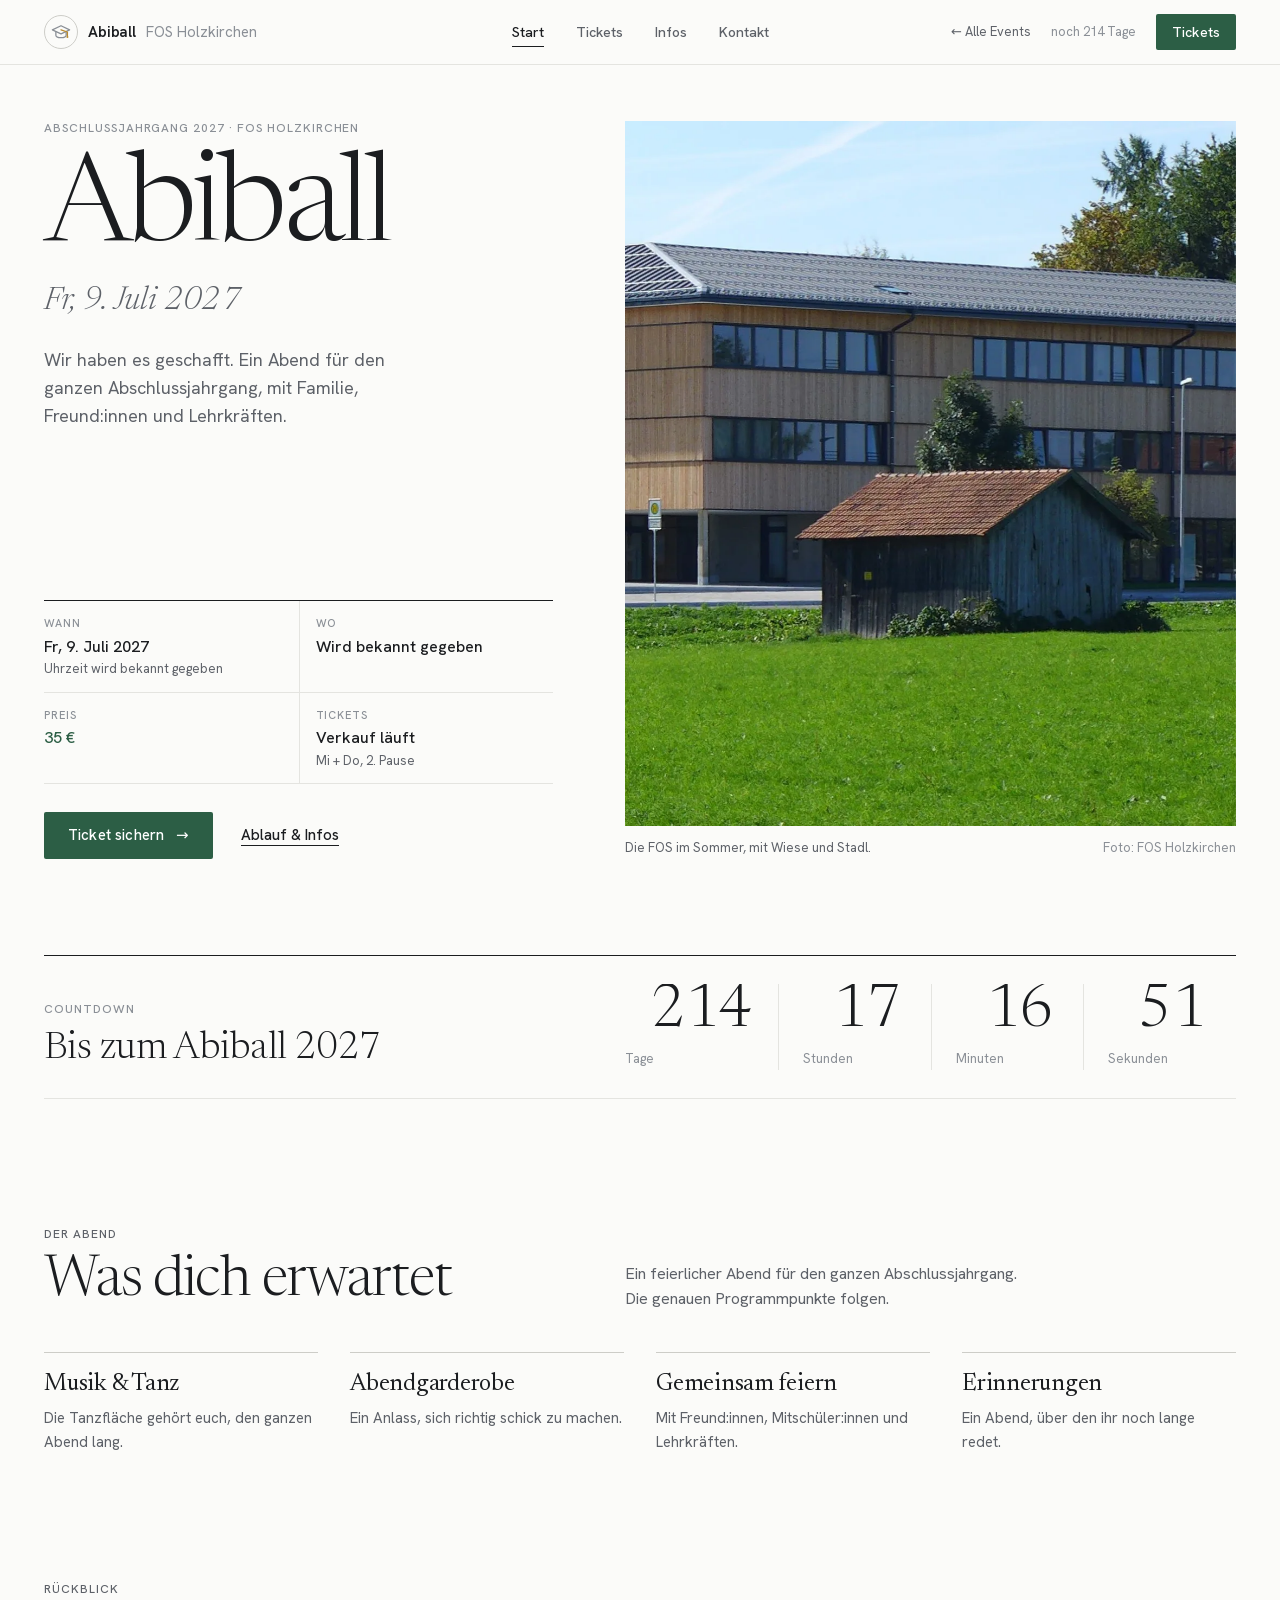
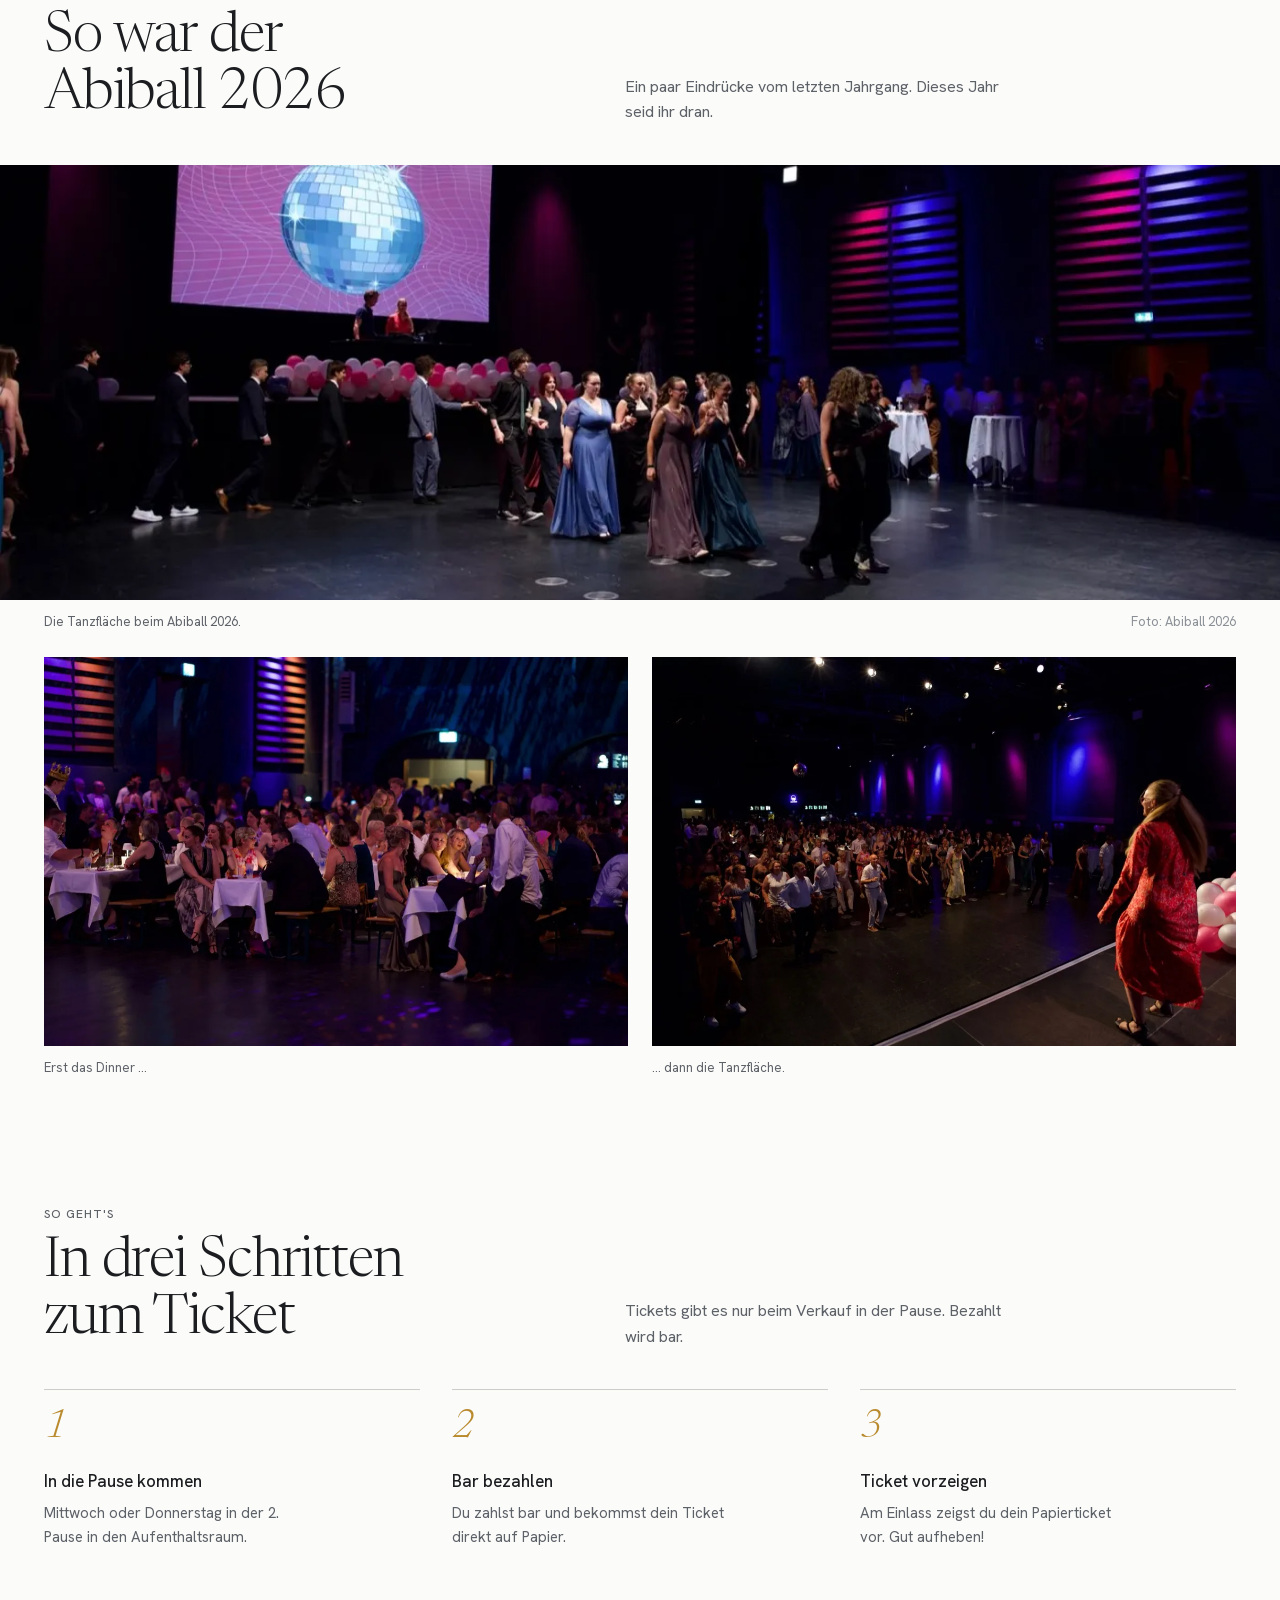
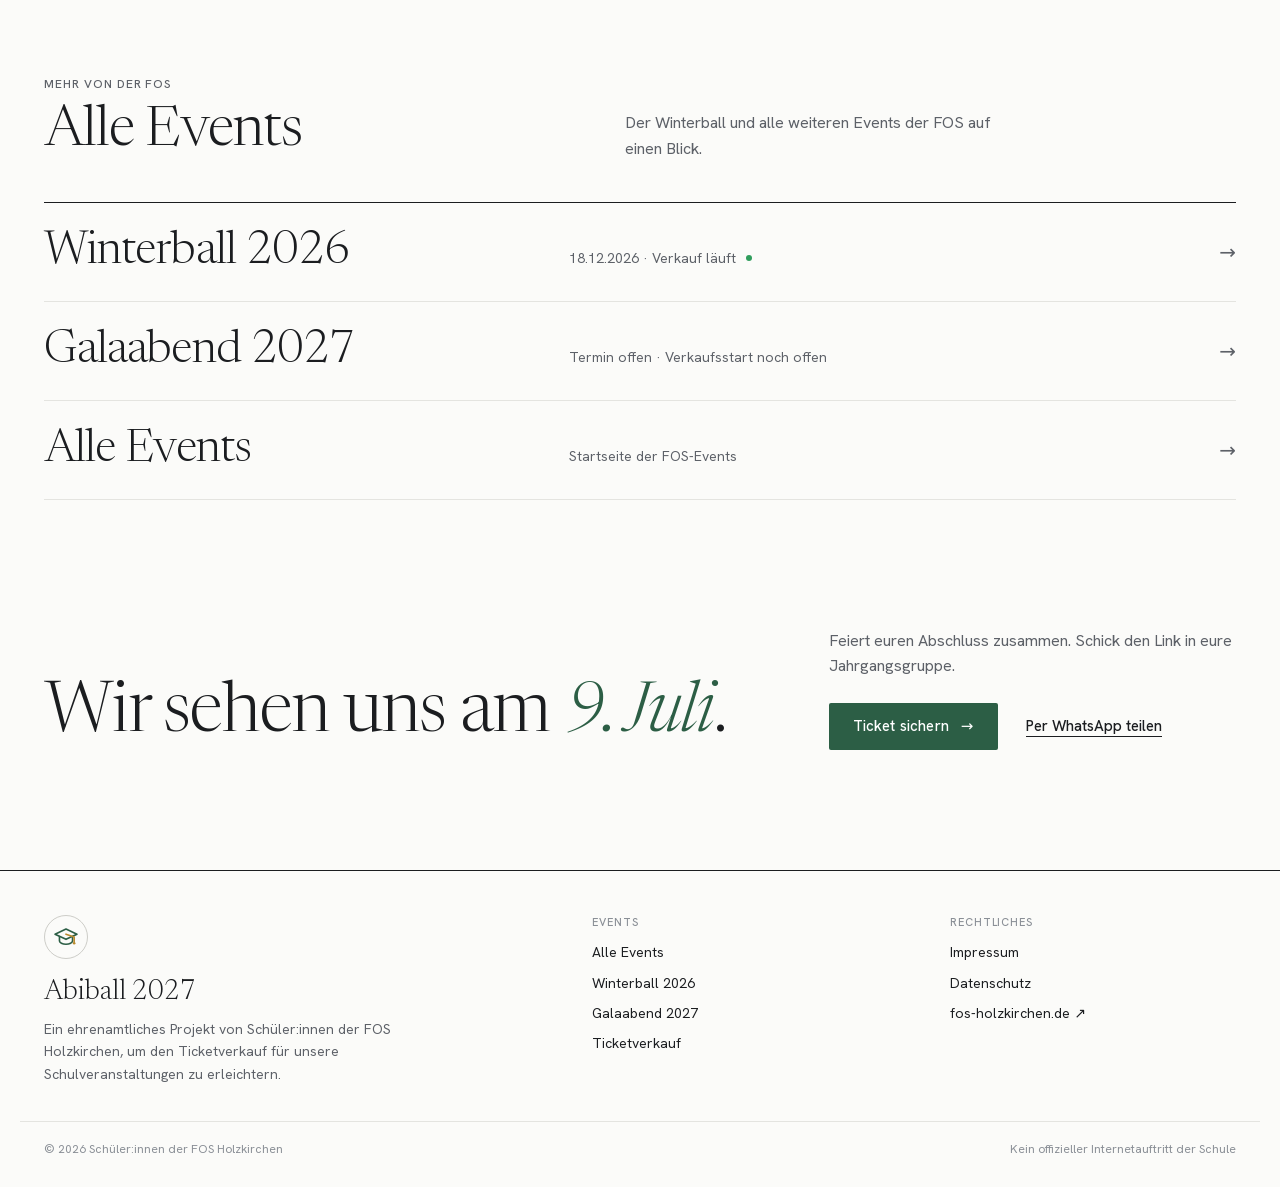
==== commit 35906dfe: "Winterball: Ticketverkauf auch am Gymnasium (Mi + Fr, Foyer, ab 27.11.) Co-Authored-By: Claude Opus " ====
--- a/abiball/index.html
+++ b/abiball/index.html
@@ -606,6 +606,11 @@
       preisInfo: "",                               // kleine Zeile unter dem Preis in den Eckdaten (leer = keine)
       kontingent: null,                            // { gesamt: 300, verkauft: 120 } – nur echte Zahlen
       verkaufAb: "2026-11-18",                     // Verkaufsstart in der Pause (null = steht noch nicht fest)
+      // Eigene Verkaufsorte (nur Winterball): erscheinen als Spalten im Ticket-Bereich und im Ticketfenster
+      verkaufOrte: [
+        { name: "FOS", tage: "Mittwoch und Donnerstag", pause: "2. Pause", wo: "Aufenthaltsraum", ab: "2026-11-18" },
+        { name: "Gymnasium", tage: "Mittwoch und Freitag", pause: "2. Pause", wo: "Foyer", ab: "2026-11-27" }
+      ],
                                                    // Status und Text stellen sich daraus automatisch ein
       dresscode: "Abendgarderobe",
       ablauf: [
@@ -728,7 +733,7 @@
   ],
   faq: [
     ["Wo gibt es die Tickets?",
-     "Ab dem 18. November Mittwoch und Donnerstag in der 2. Pause im Aufenthaltsraum. Du zahlst bar und bekommst dein Ticket direkt auf Papier. Am Einlass zeigst du es vor."],
+     "Ab dem 18. November Mittwoch und Donnerstag in der 2. Pause im Aufenthaltsraum. Für den Winterball gibt es zusätzlich einen Verkauf am Gymnasium: Mittwoch und Freitag in der 2. Pause im Foyer, ab dem 27. November. Du zahlst bar und bekommst dein Ticket direkt auf Papier. Am Einlass zeigst du es vor."],
     ["Was kosten die Tickets?",
      "Ein Ticket für den Winterball kostet 10 €, für den Abiball 35 €."],
     ["Wo findet das Event statt?",
@@ -769,8 +774,13 @@
     e.verkaufAbText = ab ? ab.toLocaleDateString("de-DE", { day: "numeric", month: "long" }) : "";
     if (ab && Date.now() >= ab.getTime()) { e.status = "live"; e.statusText = "Verkauf läuft"; }
     else { e.status = "soon"; e.statusText = ab ? `Verkauf ab ${e.verkaufAbText}` : "Verkaufsstart noch offen"; }
-    e.statusInfo = "Mi + Do, 2. Pause";
+    e.statusInfo = e.verkaufOrte ? "FOS und Gymnasium, 2. Pause" : "Mi + Do, 2. Pause";
   });
+  // „27. November“, solange ein Verkaufsstart noch in der Zukunft liegt, sonst leer
+  const abText = (d, opt = { day: "numeric", month: "long" }) => {
+    if (!d) return ""; const t = new Date(d + "T00:00:00");
+    return Date.now() < t.getTime() ? t.toLocaleDateString("de-DE", opt) : "";
+  };
   const ALL = CONFIG.events.slice();
   if (window.WB_ONLY) CONFIG.events = CONFIG.events.filter((e) => e.id === window.WB_ONLY);
   const single = CONFIG.events.length === 1;
@@ -979,6 +989,20 @@
          <span class="t-txt"><span class="t-name">Alle Events</span><span class="t-meta">Startseite der FOS-Events</span></span>
          <span class="t-go" aria-hidden="true">→</span></a>`;
   });
+  // Verkaufsorte als Spalten (z. B. Winterball: FOS und Gymnasium)
+  $$("[data-sale-cols]").forEach((box) => {
+    const ev = ALL.find((e) => e.id === box.dataset.saleCols);
+    if (!ev || !ev.verkaufOrte) { box.hidden = true; return; }
+    box.innerHTML = ev.verkaufOrte.map((o) => {
+      const ab = abText(o.ab, { weekday: "long", day: "numeric", month: "long" });
+      return `<div class="sale-col" data-glow>
+        <p class="sc-k">${esc(o.name)}</p>
+        <h3 class="sc-tage">${esc(o.tage)}</h3>
+        <p class="sc-ort">${esc(o.pause)} · ${esc(o.wo)}</p>
+        <span class="sc-ab${ab ? "" : " on"}">${ab ? `Ab ${esc(ab)}` : "Verkauf läuft"}</span>
+      </div>`;
+    }).join("");
+  });
   $$("[data-keyfacts]").forEach((el) => {
     const ev = el.dataset.keyfacts === "next" ? next : ALL.find((e) => e.id === el.dataset.keyfacts);
     if (ev) { el.classList.add("kf"); el.innerHTML = keyfacts(ev); }
@@ -1114,11 +1138,7 @@
           <b>${esc(e.name)} ${esc(e.jahr)}</b><span>${esc(e.datumKurz)}</span><em>${esc(e.statusText)}</em></button>`).join("")}
       </div>
       <div class="sheet-detail" aria-live="polite"></div>
-      <div class="sheet-need"><p>So kommst du an dein Ticket</p><ul>
-        <li>${ICON.cal}<span>${esc(CONFIG.verkauf.wann)}</span></li>
-        <li>${ICON.pin}<span>${esc(CONFIG.verkauf.wo)}</span></li>
-        <li>${ICON.card}<span>${esc(CONFIG.verkauf.zahlung)}</span></li>
-        ${single && CONFIG.events[0].ausweis === false ? "" : `<li>${ICON.id}<span>Deinen Ausweis am Einlass</span></li>`}</ul></div>
+      <div class="sheet-need"><p>So kommst du an dein Ticket</p><ul class="sheet-orte"></ul></div>
       <p class="sheet-kicker">Wer kommt mit?</p>
       <div class="sheet-share">
         <a class="chip-s sheet-wa" href="#" target="_blank" rel="noopener">${ICON.chat}<span>Per WhatsApp einladen</span></a>
@@ -1141,6 +1161,11 @@
     detail.innerHTML = prices(ev, "sheet-prices") + quota(ev) + (ev.status !== "soon" ? ""
       : ev.verkaufAbText ? `<p class="sheet-note">Der Verkauf startet am <b>${esc(ev.verkaufAbText)}</b>.</p>`
       : `<p class="sheet-note">Der Verkaufsstart steht noch nicht fest.${insta}</p>`);
+    $(".sheet-orte", sheet).innerHTML = (ev.verkaufOrte
+      ? ev.verkaufOrte.map((o) => `<li>${ICON.pin}<span><b>${esc(o.name)}:</b> ${esc(o.tage)}, ${esc(o.pause)}, ${esc(o.wo)}${abText(o.ab) ? ` (ab ${esc(abText(o.ab))})` : ""}</span></li>`).join("")
+      : `<li>${ICON.cal}<span>${esc(CONFIG.verkauf.wann)}</span></li><li>${ICON.pin}<span>${esc(CONFIG.verkauf.wo)}</span></li>`) +
+      `<li>${ICON.card}<span>${esc(CONFIG.verkauf.zahlung)}</span></li>` +
+      (ev.ausweis === false ? "" : `<li>${ICON.id}<span>Deinen Ausweis am Einlass</span></li>`);
     $(".sheet-wa", sheet).href = waUrl(ev);
     $(".sheet-cal", sheet).href = ev.terminOffen ? "#" : calUrl(ev);
     $(".sheet-cal", sheet).hidden = !!ev.terminOffen;
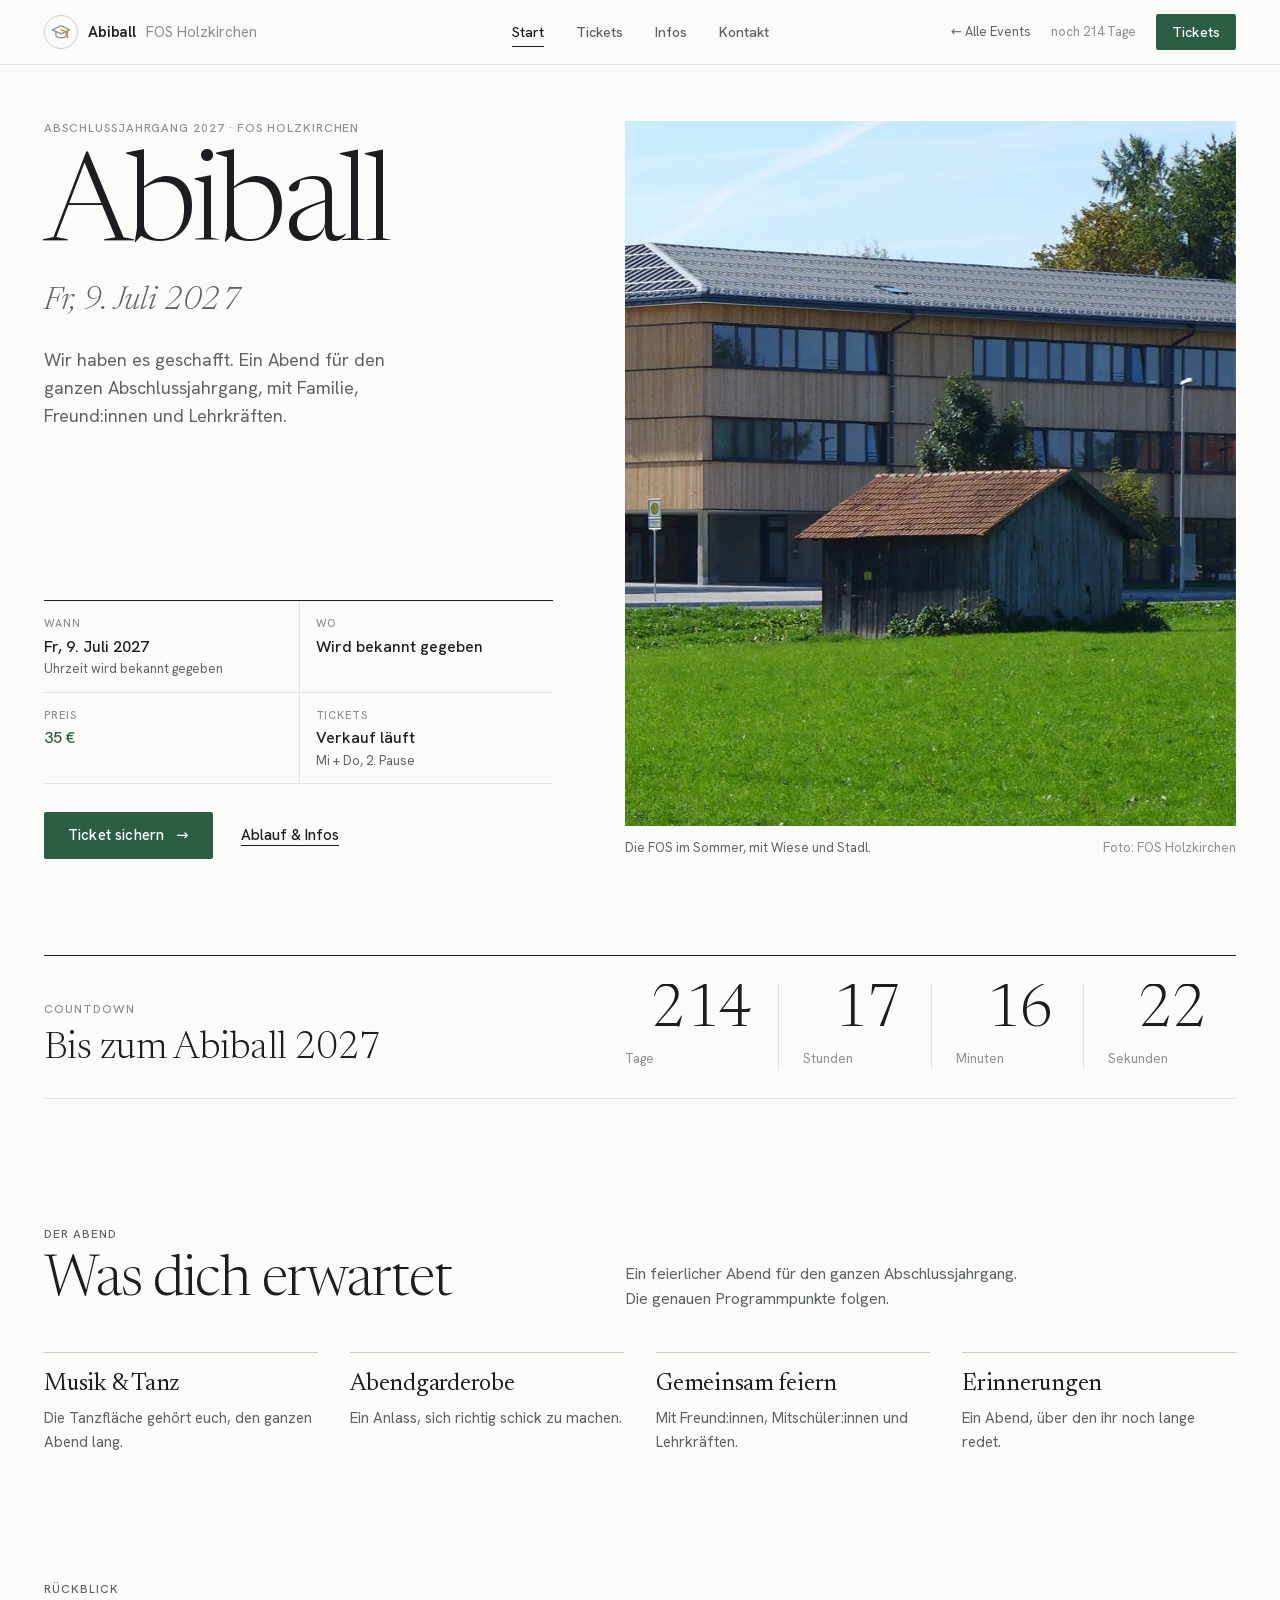
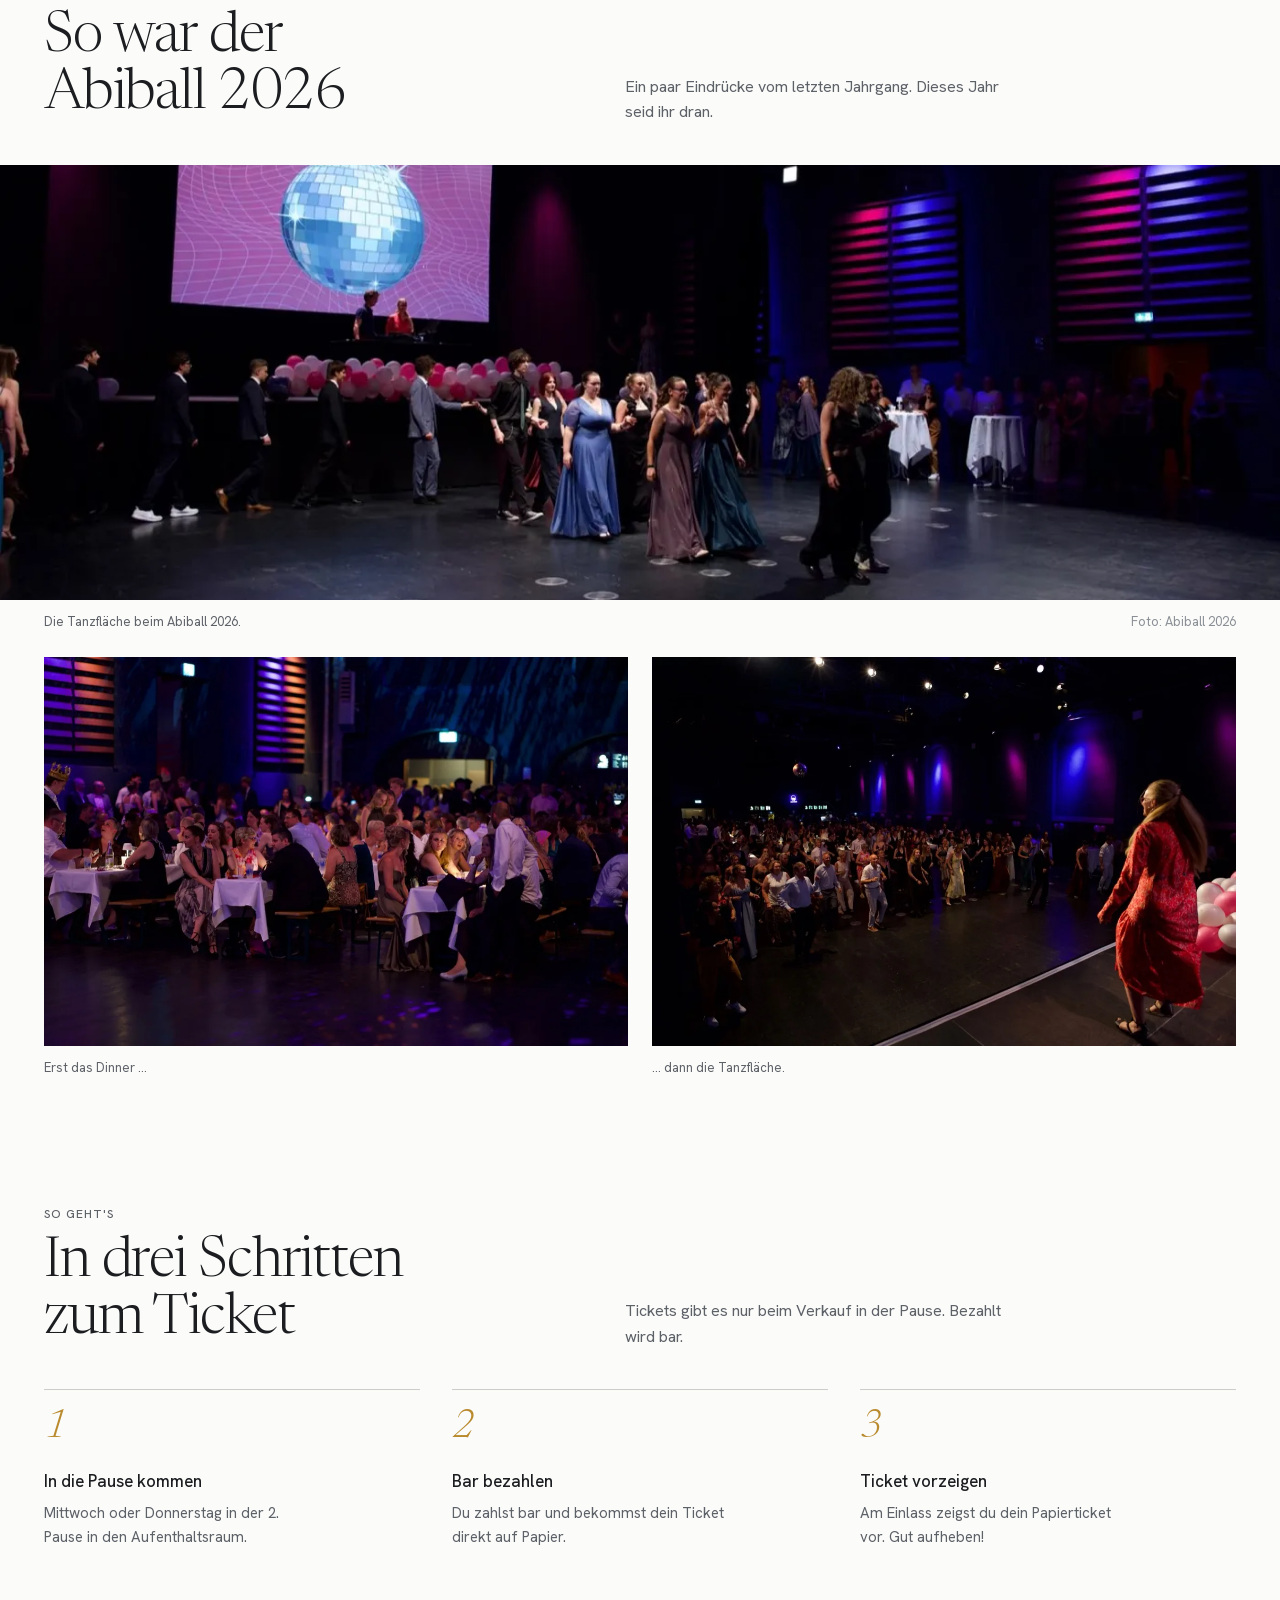
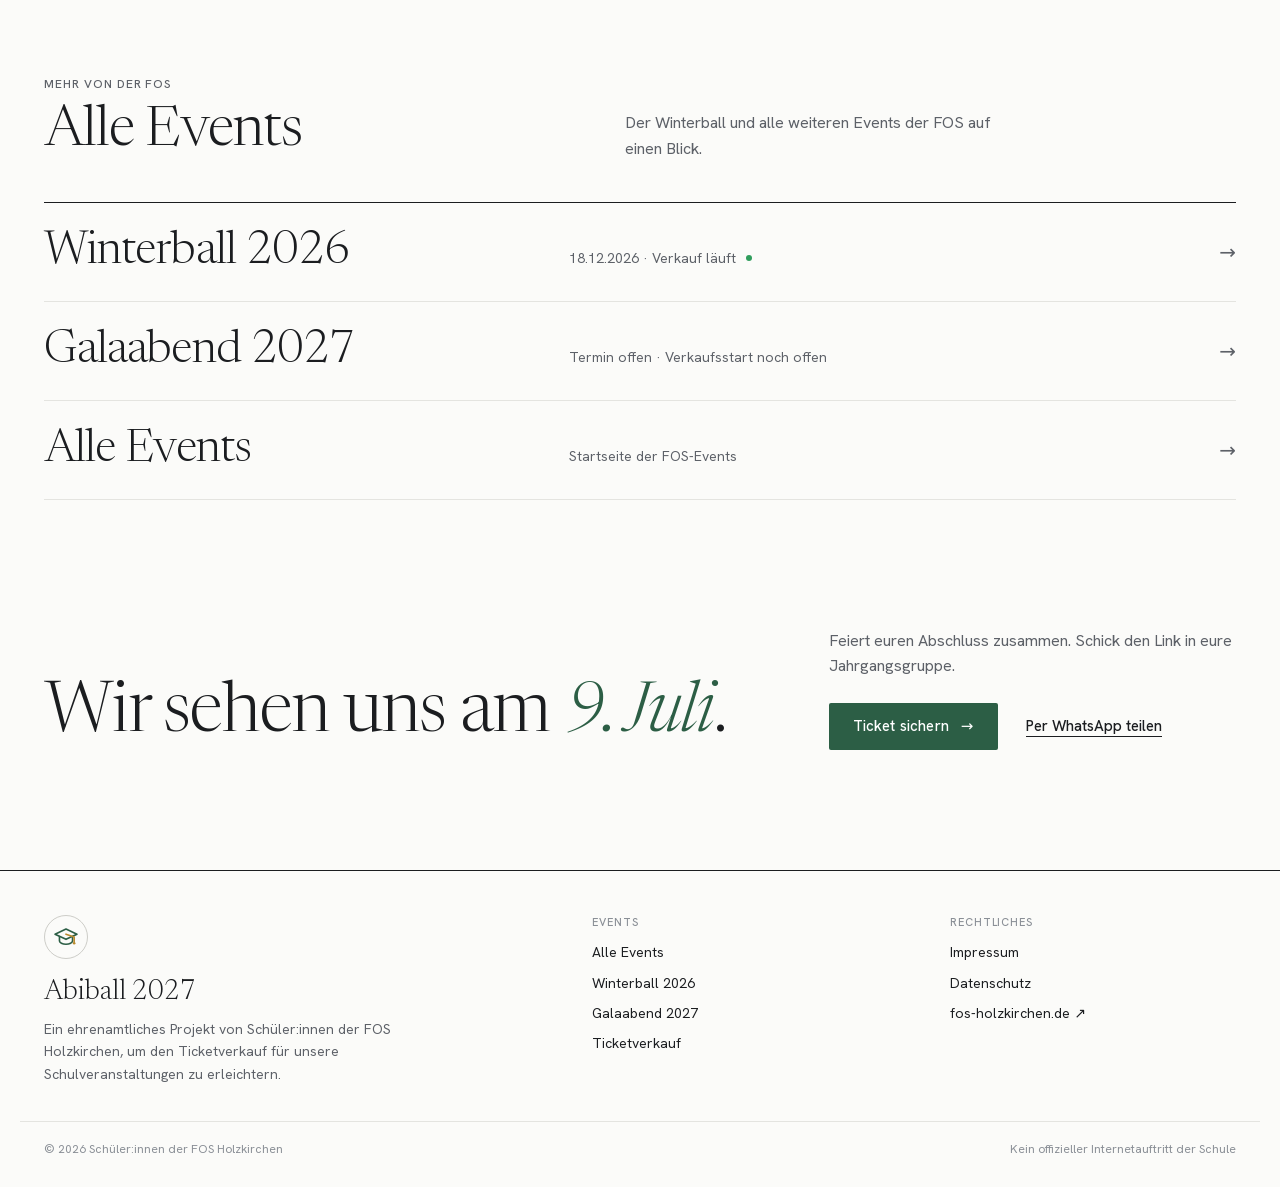
==== commit d5d8ac70: "Handy: untere Leiste direkt am body, damit Safari sie nicht verschiebt Co-Authored-By: Claude Opus 5" ====
--- a/abiball/index.html
+++ b/abiball/index.html
@@ -1213,6 +1213,23 @@
     });
   }
 
+  /* ---- Untere Leiste auf dem Handy ----
+     Auf schmalen Bildschirmen ist die Reiter-Leiste unten fixiert. Steckt sie dabei im
+     klebenden Kopfbereich (position: sticky), setzt Safari auf dem iPhone sie manchmal
+     mitten auf den Bildschirm. Deshalb hängt sie, solange sie fixiert ist, direkt am body. */
+  const tabsNav = $("nav.tabs");
+  if (tabsNav) {
+    const home = tabsNav.parentNode, mark = document.createComment("tabs");
+    home.insertBefore(mark, tabsNav);
+    const place = () => {
+      const fixed = getComputedStyle(tabsNav).position === "fixed";
+      if (fixed && tabsNav.parentNode !== document.body) document.body.appendChild(tabsNav);
+      else if (!fixed && tabsNav.parentNode === document.body) home.insertBefore(tabsNav, mark);
+    };
+    place();
+    addEventListener("resize", place);
+  }
+
   /* ---- Reiter (mit Tastatur & weichem Übergang) ---- */
   const tabs = ["start", "events", "infos", "kontakt"], alias = { tickets: "events" };
   $$("[data-panel]").forEach((p) => { p.id = p.id || "p-" + p.dataset.panel; p.setAttribute("role", "tabpanel"); p.tabIndex = -1; });
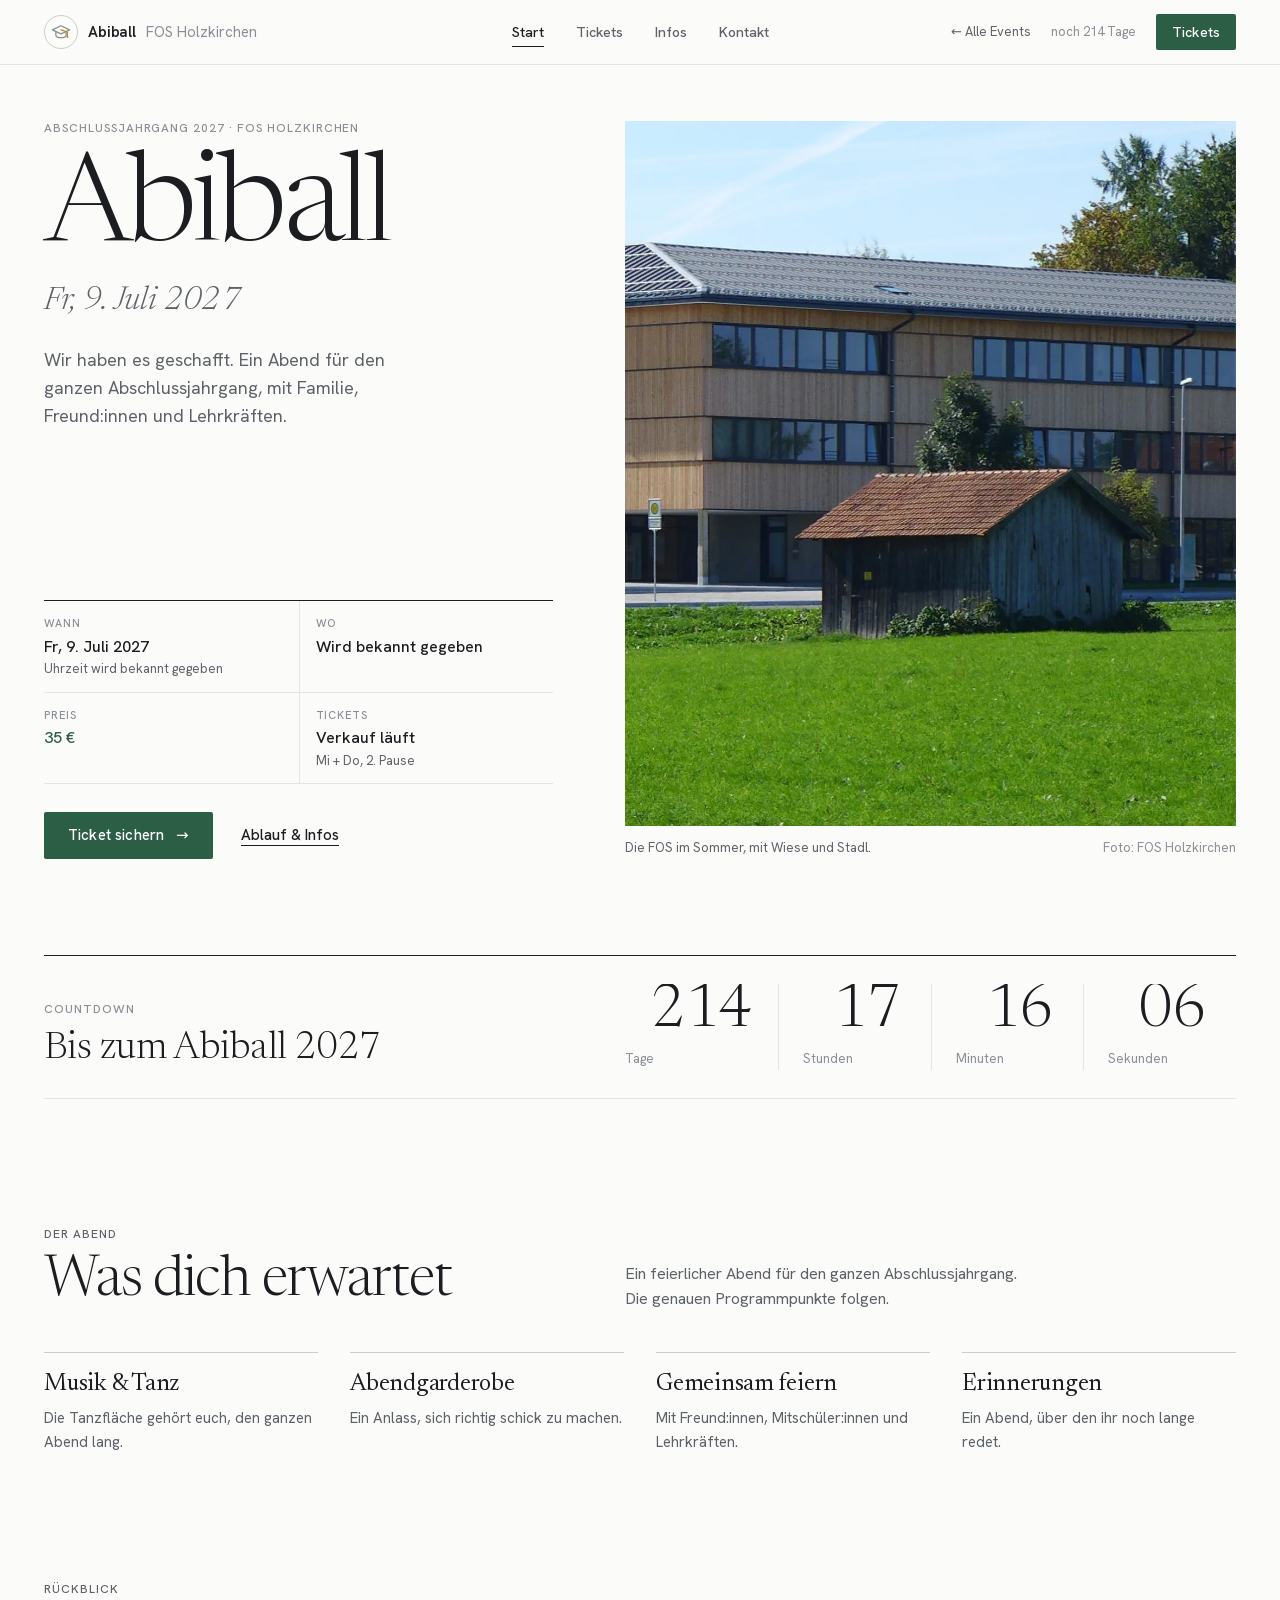
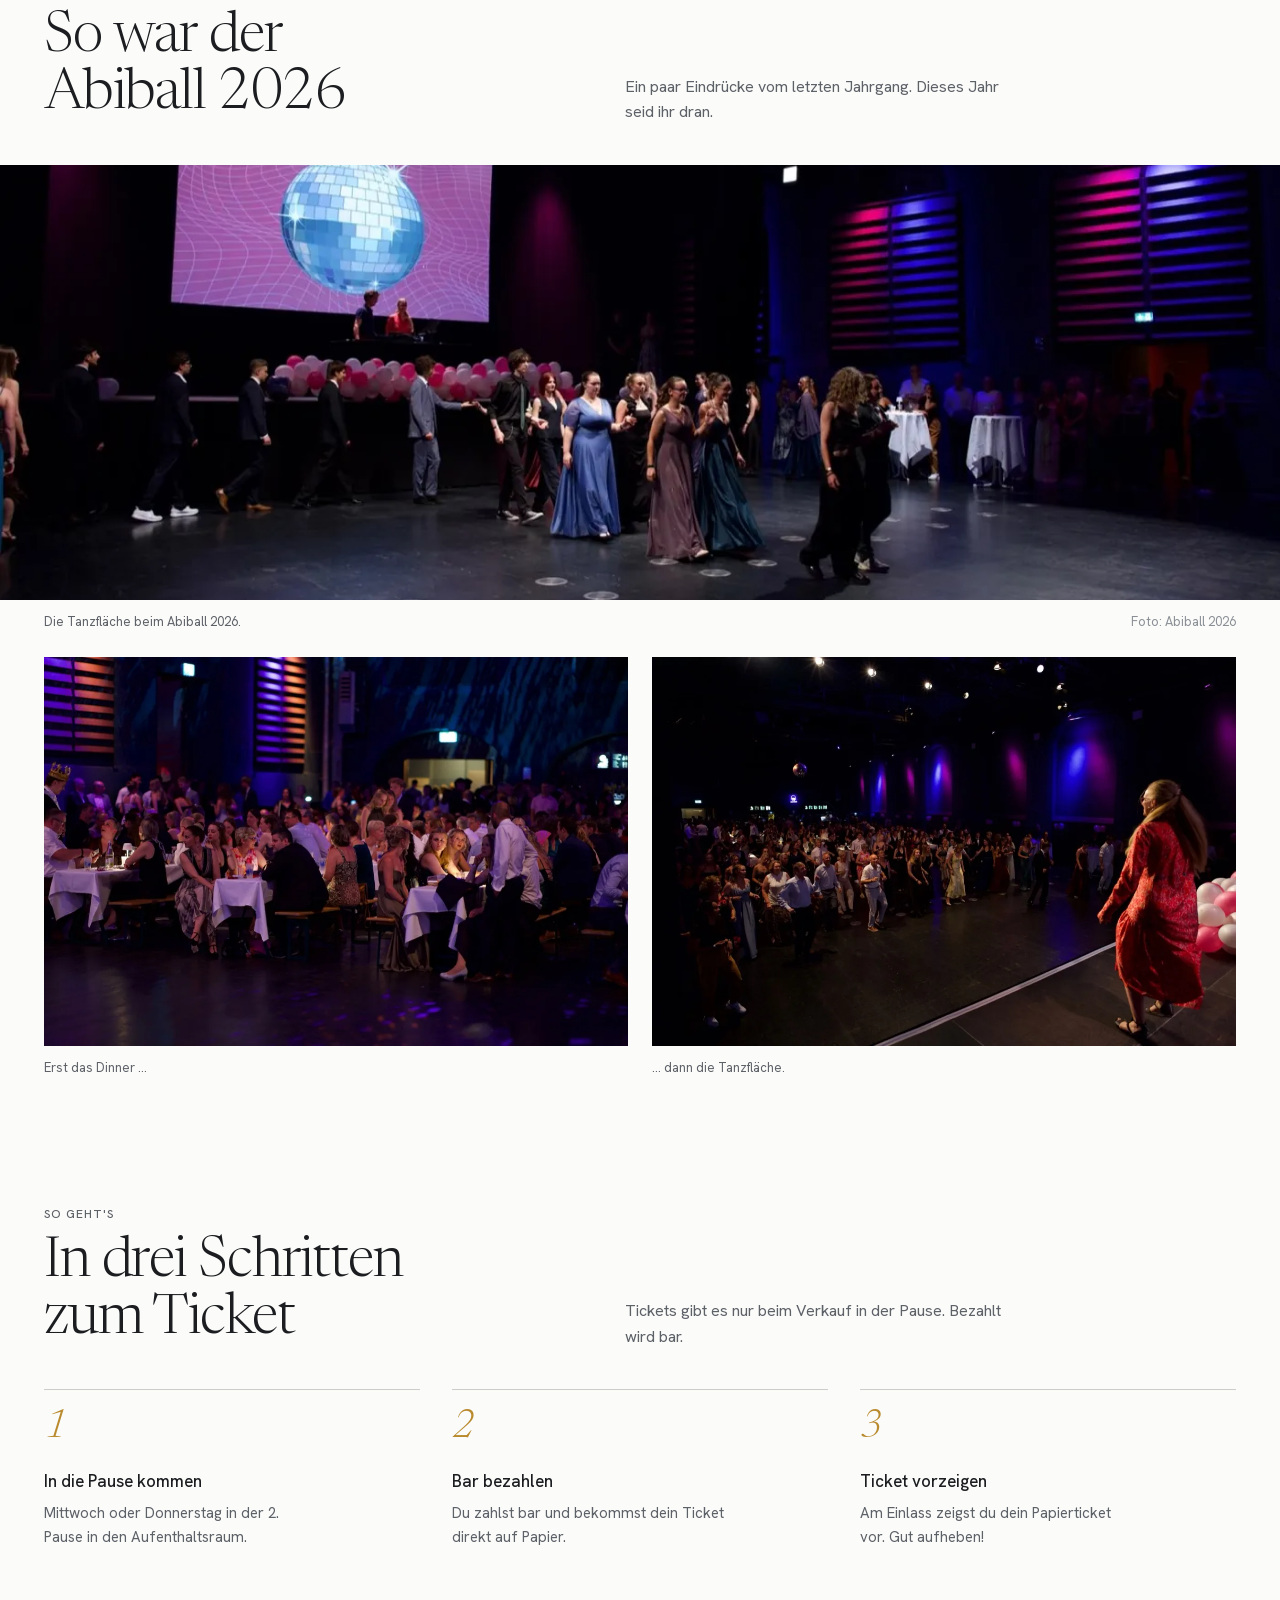
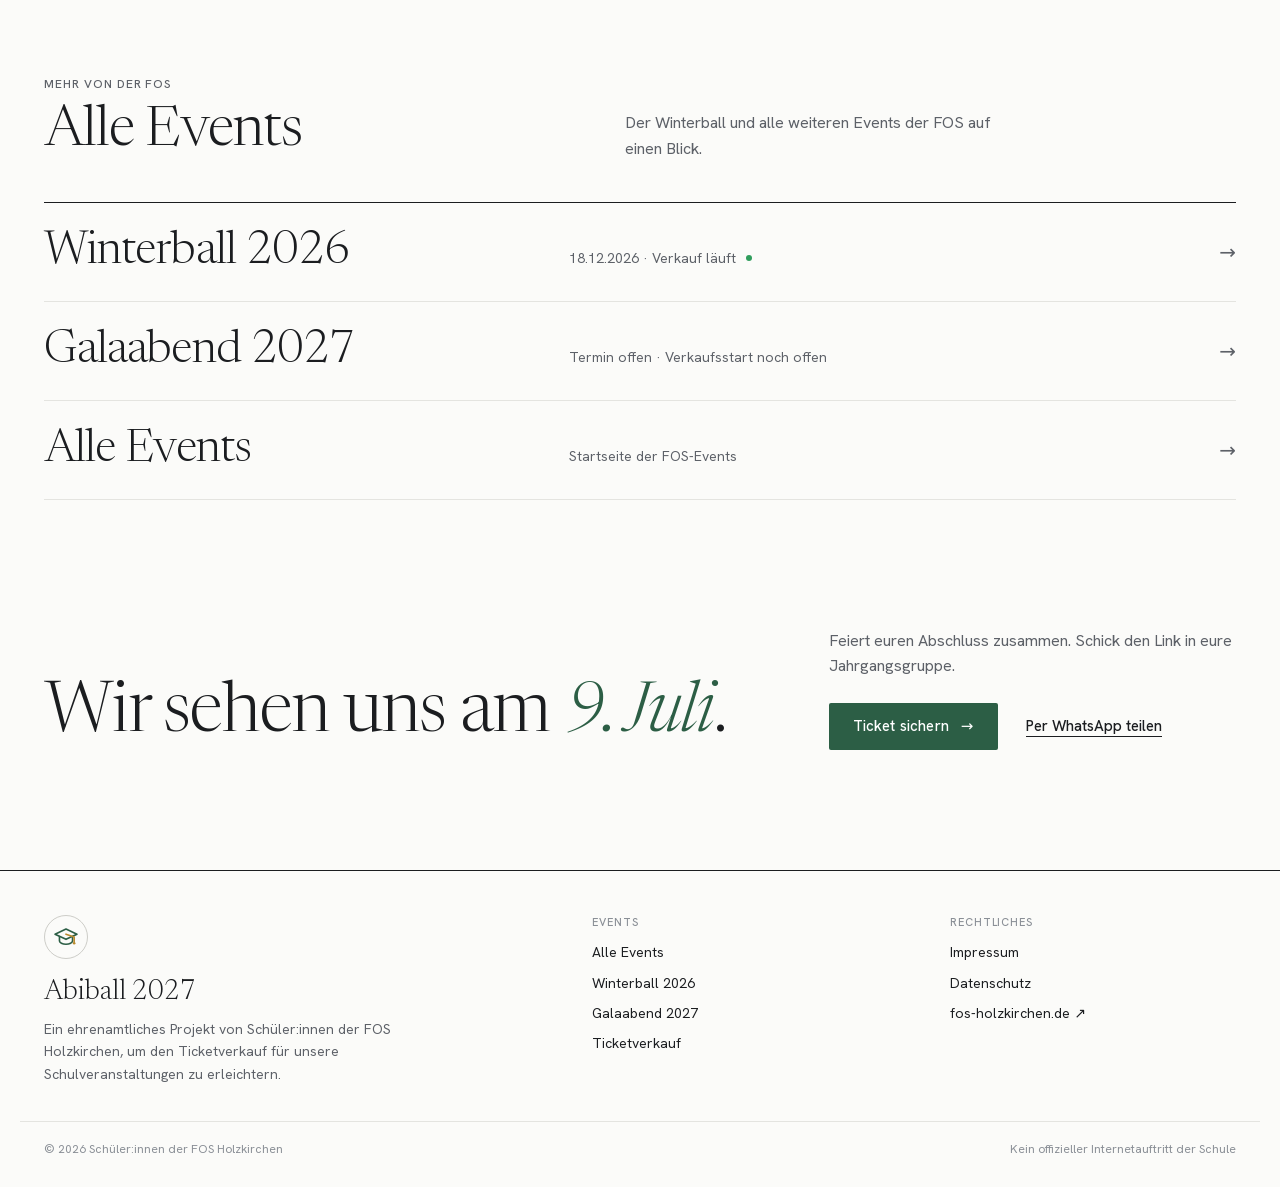
==== commit 79b0edfa: "Winterball: breite Zeile „Verkauf“ mit FOS und Gymnasium in den Eckdaten Co-Authored-By: Claude Opus" ====
--- a/abiball/index.html
+++ b/abiball/index.html
@@ -774,7 +774,7 @@
     e.verkaufAbText = ab ? ab.toLocaleDateString("de-DE", { day: "numeric", month: "long" }) : "";
     if (ab && Date.now() >= ab.getTime()) { e.status = "live"; e.statusText = "Verkauf läuft"; }
     else { e.status = "soon"; e.statusText = ab ? `Verkauf ab ${e.verkaufAbText}` : "Verkaufsstart noch offen"; }
-    e.statusInfo = e.verkaufOrte ? "FOS und Gymnasium, 2. Pause" : "Mi + Do, 2. Pause";
+    e.statusInfo = e.verkaufOrte ? "An FOS und Gymnasium" : "Mi + Do, 2. Pause";
   });
   // „27. November“, solange ein Verkaufsstart noch in der Zukunft liegt, sonst leer
   const abText = (d, opt = { day: "numeric", month: "long" }) => {
@@ -847,6 +847,11 @@
 .kf dd small{display:block;margin-top:3px;font-size:13px;font-weight:400;opacity:.72}
 .kf-tbc{display:inline-block;margin-left:6px;padding:1px 7px;border:1px solid currentColor;border-radius:99px;font-size:10px;font-style:normal;font-weight:600;letter-spacing:.08em;text-transform:uppercase;vertical-align:2px;opacity:.8;white-space:nowrap}
 /* 2 × 2: schmale Spalten (kf--2), Karten (kf--compact) und alle Handys */
+.kf .kf-i.kf-verkauf{grid-column:1/-1;padding-left:0;padding-right:0;border-left:0;border-top:1px solid var(--kf-line,rgba(127,127,127,.3))}
+.kf .kf-verkauf dt{margin-bottom:12px}
+.kf-verkauf dd{display:grid;grid-template-columns:1fr 1fr;gap:12px 28px}
+.kf-ort{min-width:0}.kf-ort b{display:block;margin-bottom:3px;font-size:12px;font-weight:600;letter-spacing:.14em;text-transform:uppercase;color:var(--kf-label,inherit)}
+@media (max-width:440px){.kf-verkauf dd{grid-template-columns:1fr}}
 .kf--2,.kf--compact{grid-template-columns:1fr 1fr}
 .kf--2 .kf-i:nth-child(odd),.kf--compact .kf-i:nth-child(odd){padding-left:0;padding-right:16px;border-left:0}
 .kf--2 .kf-i:nth-child(even),.kf--compact .kf-i:nth-child(even){padding-left:16px;padding-right:0}
@@ -934,7 +939,10 @@
     ["wo", "Wo", ph(ev.ort), ev.ortZusatz ? ph(ev.ortZusatz) : ""],
     ["preis", "Preis", ev.preise.length ? ph(ev.preise[0].preis) : "Preis folgt", ev.preisInfo ? ph(ev.preisInfo) : ""],
     ["tickets", "Tickets", esc(ev.statusText), ev.statusInfo ? ph(ev.statusInfo) : ""]
-  ].map(([c, k, v, sub]) => `<div class="kf-i kf-${c}"><dt>${k}</dt><dd>${nb(v)}${sub ? `<small>${nb(sub)}</small>` : ""}</dd></div>`).join("");
+  ].map(([c, k, v, sub]) => `<div class="kf-i kf-${c}"><dt>${k}</dt><dd>${nb(v)}${sub ? `<small>${nb(sub)}</small>` : ""}</dd></div>`).join("") +
+  // Zusätzliche breite Zeile mit den Verkaufsorten (nur Events mit verkaufOrte, nicht in der kurzen Fassung)
+  (!kurz && ev.verkaufOrte ? `<div class="kf-i kf-verkauf"><dt>Verkauf</dt><dd>${ev.verkaufOrte.map((o) =>
+    `<span class="kf-ort"><b>${esc(o.name)}</b>${esc(o.tage)}, ${esc(o.pause)}<small>${esc(o.wo)}${abText(o.ab) ? ` · ab ${esc(abText(o.ab))}` : ""}</small></span>`).join("")}</dd></div>` : "");
   const buyLabel = (ev) => ev.status === "live" ? "Ticket kaufen" : ev.status === "soldout" ? "Ausverkauft" : "Infos zum Verkauf";
 
   /* ---- Event-Karten ---- */
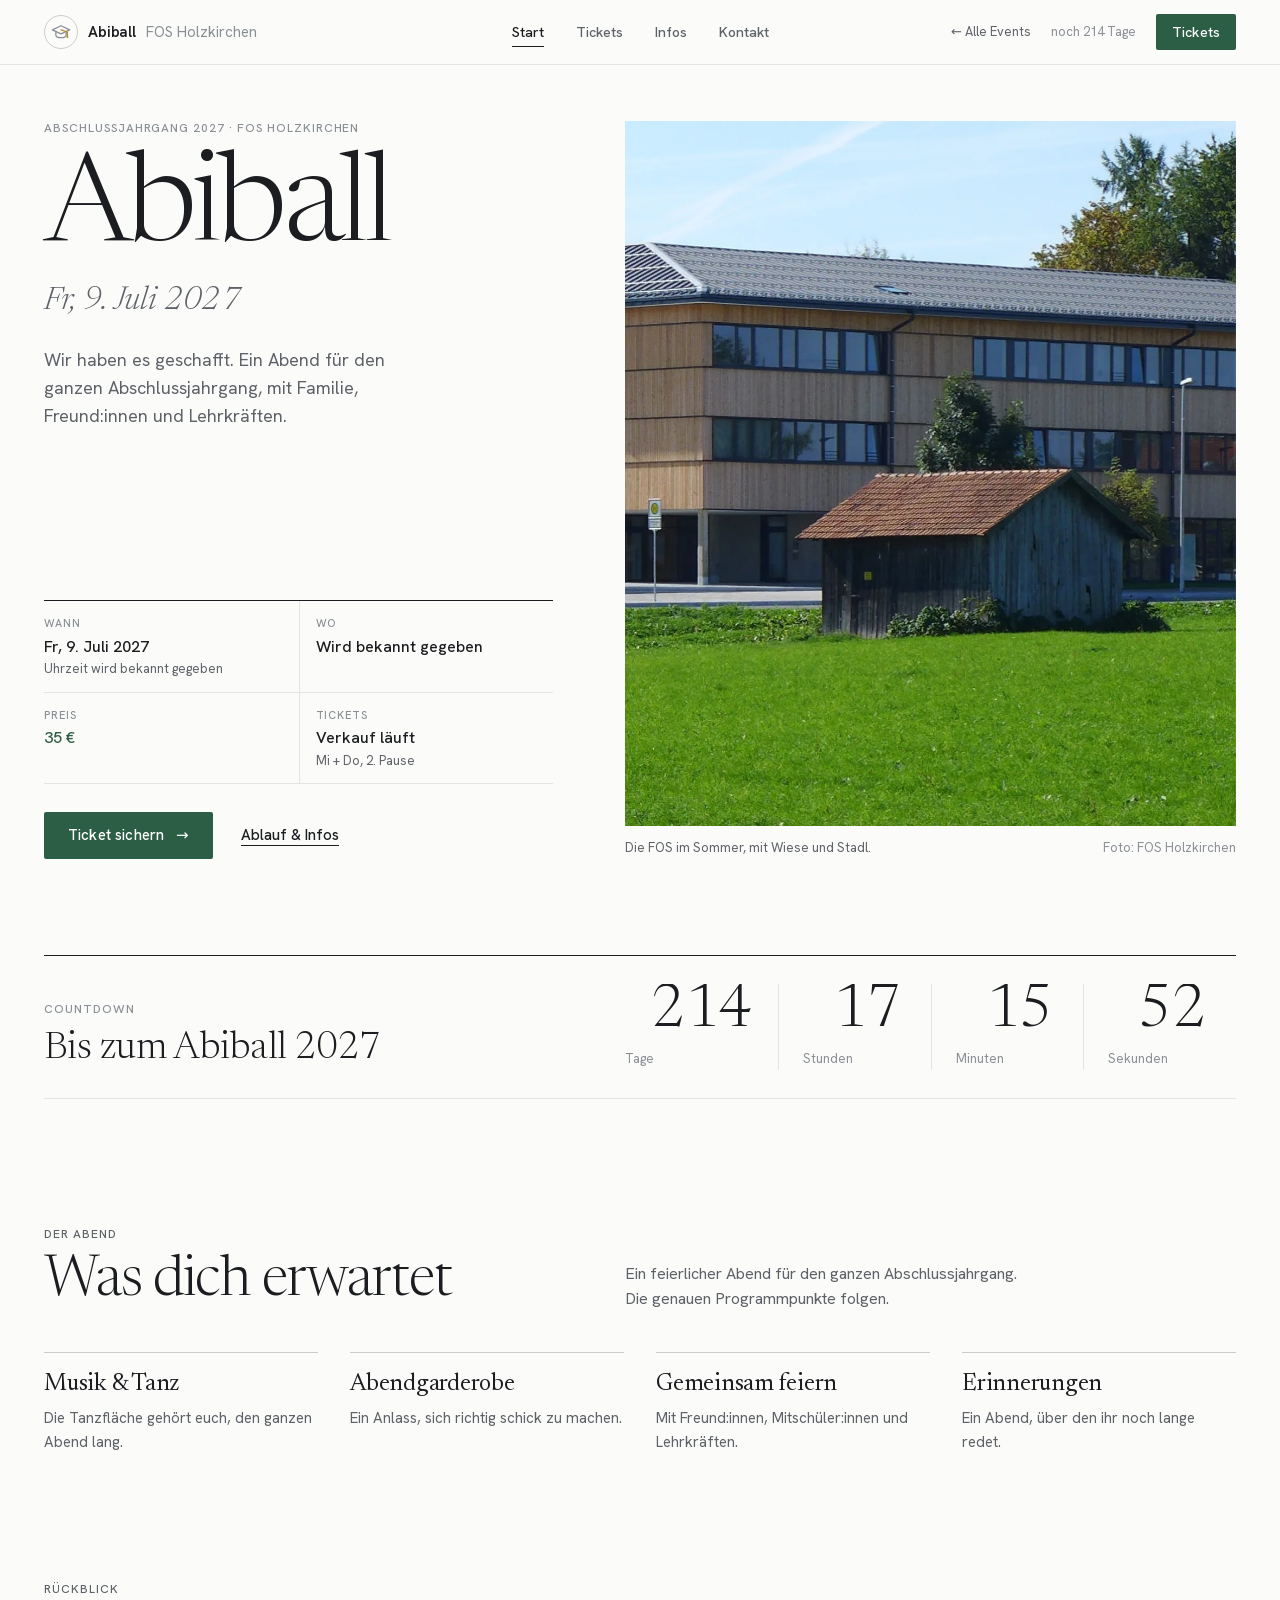
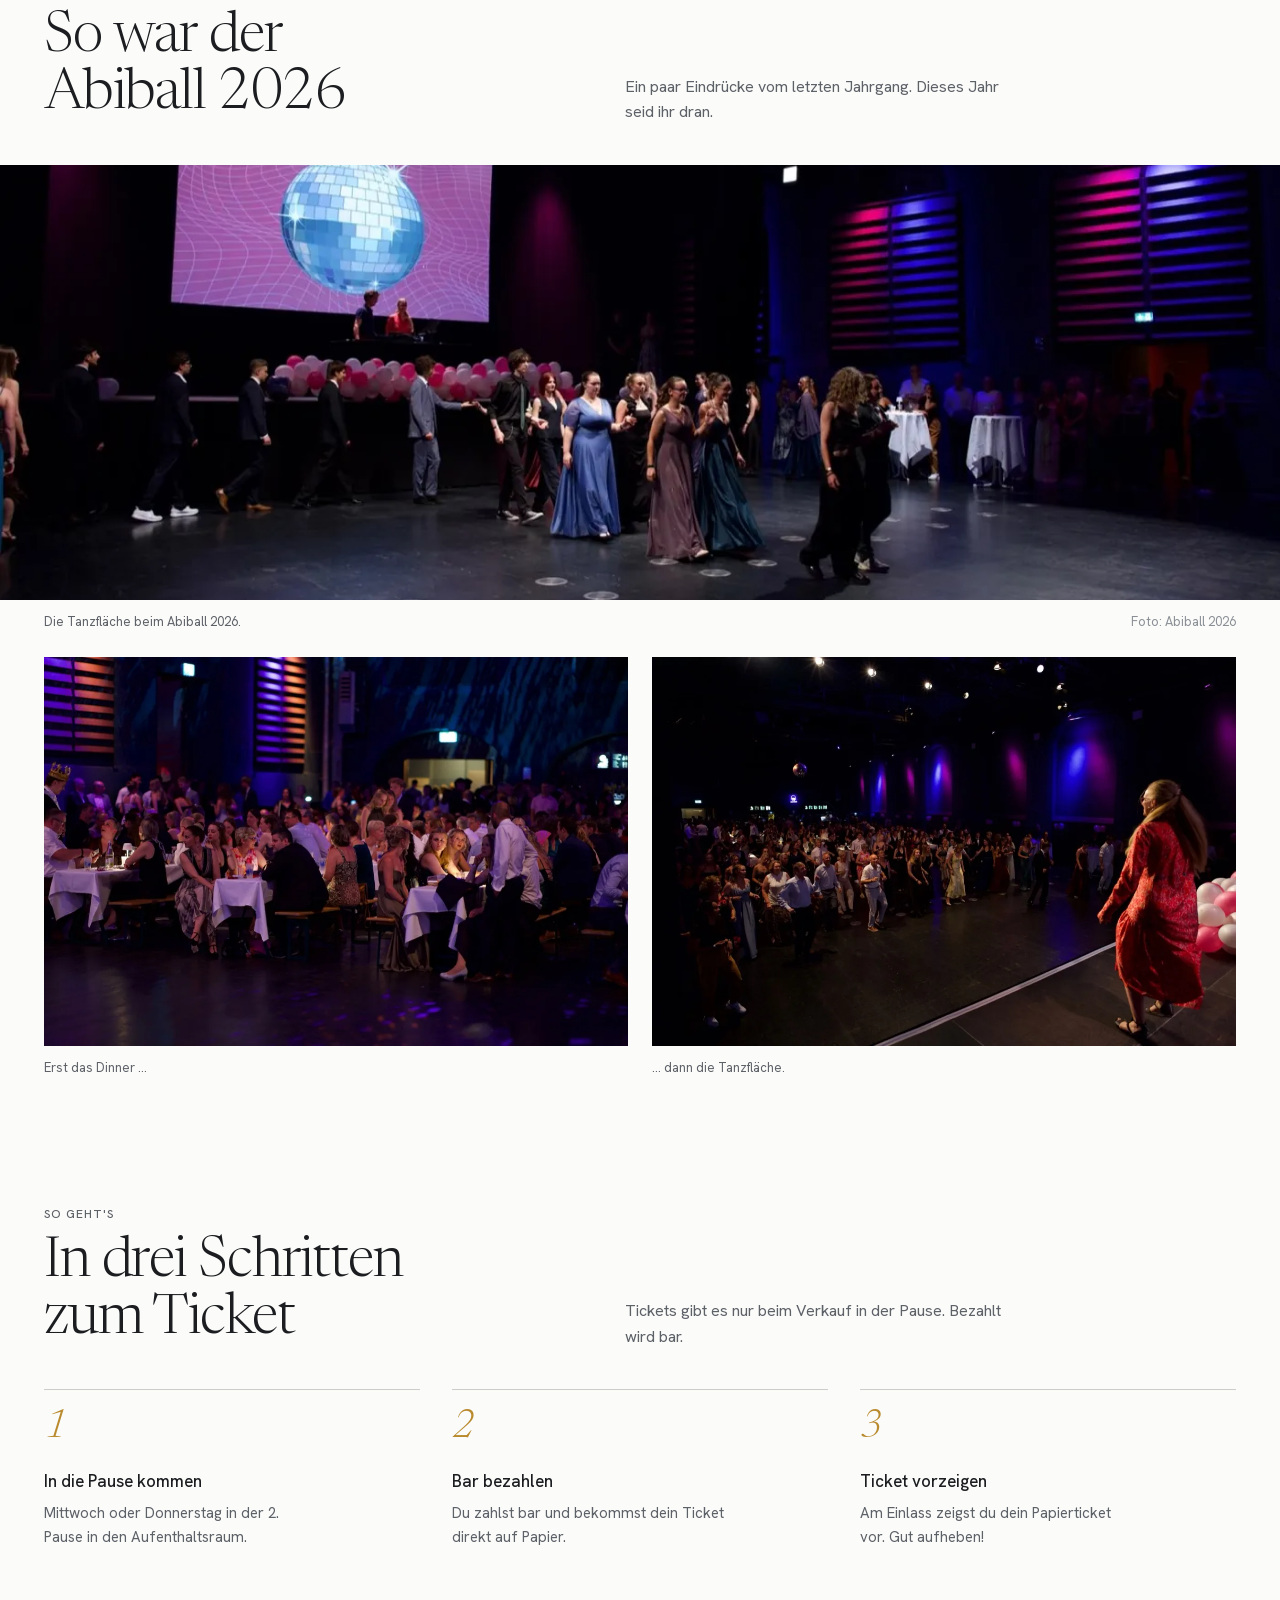
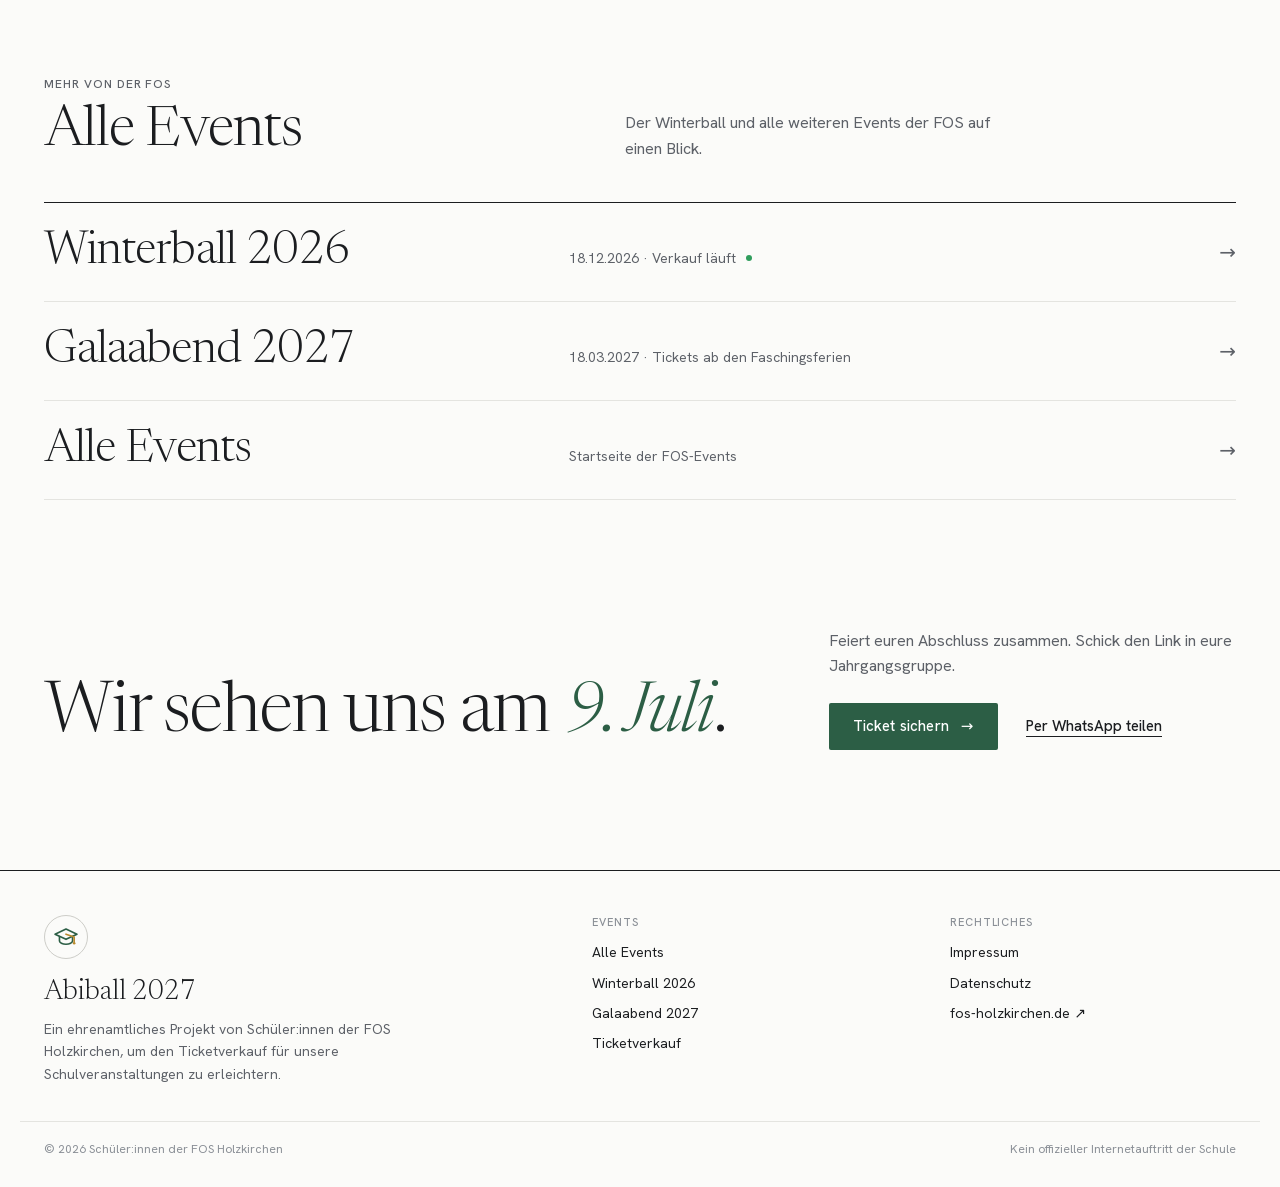
==== commit 6f9da28d: "Galaabend: Do, 18. März 2027, Beginn 19:00, Tickets ab den Faschingsferien, Act-Anmeldung ab sofort " ====
--- a/abiball/index.html
+++ b/abiball/index.html
@@ -626,15 +626,13 @@
       seite: "galaabend/",
       name: "Galaabend",
       jahr: "2027",
-      kicker: "Die große Bühnenshow",
+      kicker: "Die Bühnenshow im März",
       tagline: "Eine Bühnenshow von Schüler:innen und Lehrkräften: Musik, Tanz, Comedy, Theater und mehr.",
-      terminOffen: true,                           // Datum steht noch nicht fest: wird als „offen“ angezeigt,
-      start: "2027-02-01T00:00:00",                // start dient dann nur der Reihenfolge und wird nirgends gezeigt
-      ganztags: true,
-      ende: null,
-      datumText: "Termin offen",
-      datumKurz: "Termin offen",
-      zeitText: "Datum und Uhrzeit folgen",
+      start: "2027-03-18T19:00:00",                // Beginn
+      ende: null,                                  // Ende noch offen
+      datumText: "Do, 18. März 2027",
+      datumKurz: "18.03.2027",
+      zeitText: "Beginn 19:00",
       ort: "Aula der FOS Holzkirchen",
       ortZusatz: "Jörg-Hube-Straße 2, 83607 Holzkirchen",
       preise: [
@@ -645,8 +643,9 @@
       kontingent: null,
       plaetze: 420,
       ausweis: false,                              // kein Ausweis am Einlass nötig
-      verkaufAb: null,                             // Verkaufsstart steht noch nicht fest
-      vorverkauf: "Tickets gibt es Mittwoch und Donnerstag in der 2. Pause im Aufenthaltsraum. Den Verkaufsstart geben wir hier und auf Instagram bekannt.",
+      verkaufAb: null,                             // genauer Verkaufsstart steht noch nicht fest
+      verkaufHinweis: "Tickets ab den Faschingsferien", // ersetzt Status und Verkaufszeiten, solange es keinen genauen Start gibt
+      vorverkauf: "Tickets gibt es ab den Faschingsferien. Die genauen Verkaufszeiten geben wir hier und auf Instagram bekannt.",
       dresscode: "Kein Dresscode, komm, wie du magst",
       anmeldungUrl: "anmeldung/",                  // Link zur Act-Anmeldung (leer = „Anmeldung öffnet bald“)
       // Act-Anmeldung (galaabend/anmeldung/): schickt die Angaben an ein Google-Formular.
@@ -664,10 +663,10 @@
       ablaufFertig: true,                          // kompletter Ablauf, kein „weiteres Programm folgt“
       ablauf: [
         ["Einlass", "Freie Platzwahl"],
-        ["Teil 1", "Erster Teil der Show"],
+        ["19:00", "Erster Teil der Show"],
         ["Pause", "Kurz durchatmen"],
         ["Teil 2", "Zweiter Teil der Show"],
-        ["Ende", "Uhrzeiten noch offen"]
+        ["Ende", "Uhrzeit folgt"]
       ],
       highlights: [
         ["mic", "Musik & Tanz", "Bands, Gesang, Instrumentalstücke und Choreos."],
@@ -681,15 +680,15 @@
         ["Was kostet ein Ticket?",
          "Ein Ticket kostet 5 €. Wer zwei Tickets kauft (10 €), bekommt ein drittes gratis dazu, also drei Tickets für 10 €. Das Gratisticket ist für eine Person von außerhalb der Schule gedacht, zum Beispiel Familie oder Freunde."],
         ["Steht der Termin schon fest?",
-         "Nein, Datum und Uhrzeit sind noch offen. Sobald sie feststehen, findest du sie hier und auf Instagram."],
+         "Ja: Donnerstag, 18. März 2027, in der Aula. Beginn ist um 19:00 Uhr."],
         ["Ab wann gibt es Tickets?",
-         "Der Verkaufsstart steht noch nicht fest. Dann gibt es die Tickets Mittwoch und Donnerstag in der 2. Pause im Aufenthaltsraum, bezahlt wird bar. Wir geben den Start hier und auf Instagram bekannt."],
+         "Ab den Faschingsferien. Die genauen Verkaufszeiten geben wir hier und auf Instagram bekannt."],
         ["Gibt es feste Sitzplätze?",
          "Nein, es gilt freie Platzwahl. In der Aula gibt es 420 Plätze."],
         ["Gibt es Alkohol?",
          "Nein, der Galaabend ist alkoholfrei."],
         ["Wie kann ich selbst auftreten?",
-         "Melde deinen Act bis zum 23. Dezember 2026 an. Ein Act dauert höchstens 10 Minuten, erlaubt ist fast alles, was auf eine Bühne passt. Nach der Anmeldung meldet sich das Orga-Team innerhalb von ein bis zwei Wochen bei dir."],
+         "Die Anmeldung ist ab sofort möglich. Melde deinen Act bis zum 23. Dezember 2026 an. Ein Act dauert höchstens 10 Minuten, erlaubt ist fast alles, was auf eine Bühne passt. Nach der Anmeldung meldet sich das Orga-Team innerhalb von ein bis zwei Wochen bei dir."],
         ["Gibt es etwas zu essen und zu trinken?",
          "Ob es in der Pause einen Verkauf gibt, ist noch offen. Wir geben es hier rechtzeitig bekannt."]
       ]
@@ -773,8 +772,8 @@
     const ab = e.verkaufAb ? new Date(e.verkaufAb + "T00:00:00") : null;
     e.verkaufAbText = ab ? ab.toLocaleDateString("de-DE", { day: "numeric", month: "long" }) : "";
     if (ab && Date.now() >= ab.getTime()) { e.status = "live"; e.statusText = "Verkauf läuft"; }
-    else { e.status = "soon"; e.statusText = ab ? `Verkauf ab ${e.verkaufAbText}` : "Verkaufsstart noch offen"; }
-    e.statusInfo = e.verkaufOrte ? "An FOS und Gymnasium" : "Mi + Do, 2. Pause";
+    else { e.status = "soon"; e.statusText = ab ? `Verkauf ab ${e.verkaufAbText}` : e.verkaufHinweis || "Verkaufsstart noch offen"; }
+    e.statusInfo = e.verkaufOrte ? "An FOS und Gymnasium" : e.verkaufHinweis && !ab ? "Genaue Zeiten folgen" : "Mi + Do, 2. Pause";
   });
   // „27. November“, solange ein Verkaufsstart noch in der Zukunft liegt, sonst leer
   const abText = (d, opt = { day: "numeric", month: "long" }) => {
@@ -1168,8 +1167,11 @@
     const insta = CONFIG.instagram ? ` Auf Instagram (<b>@${esc(CONFIG.instagram)}</b>) sagen wir Bescheid.` : "";
     detail.innerHTML = prices(ev, "sheet-prices") + quota(ev) + (ev.status !== "soon" ? ""
       : ev.verkaufAbText ? `<p class="sheet-note">Der Verkauf startet am <b>${esc(ev.verkaufAbText)}</b>.</p>`
+      : ev.verkaufHinweis ? `<p class="sheet-note">Die genauen Verkaufszeiten geben wir noch bekannt.${insta}</p>`
       : `<p class="sheet-note">Der Verkaufsstart steht noch nicht fest.${insta}</p>`);
-    $(".sheet-orte", sheet).innerHTML = (ev.verkaufOrte
+    $(".sheet-orte", sheet).innerHTML = ev.verkaufHinweis && ev.status === "soon"
+      ? `<li>${ICON.cal}<span>${esc(ev.verkaufHinweis)}</span></li>`
+      : (ev.verkaufOrte
       ? ev.verkaufOrte.map((o) => `<li>${ICON.pin}<span><b>${esc(o.name)}:</b> ${esc(o.tage)}, ${esc(o.pause)}, ${esc(o.wo)}${abText(o.ab) ? ` (ab ${esc(abText(o.ab))})` : ""}</span></li>`).join("")
       : `<li>${ICON.cal}<span>${esc(CONFIG.verkauf.wann)}</span></li><li>${ICON.pin}<span>${esc(CONFIG.verkauf.wo)}</span></li>`) +
       `<li>${ICON.card}<span>${esc(CONFIG.verkauf.zahlung)}</span></li>` +
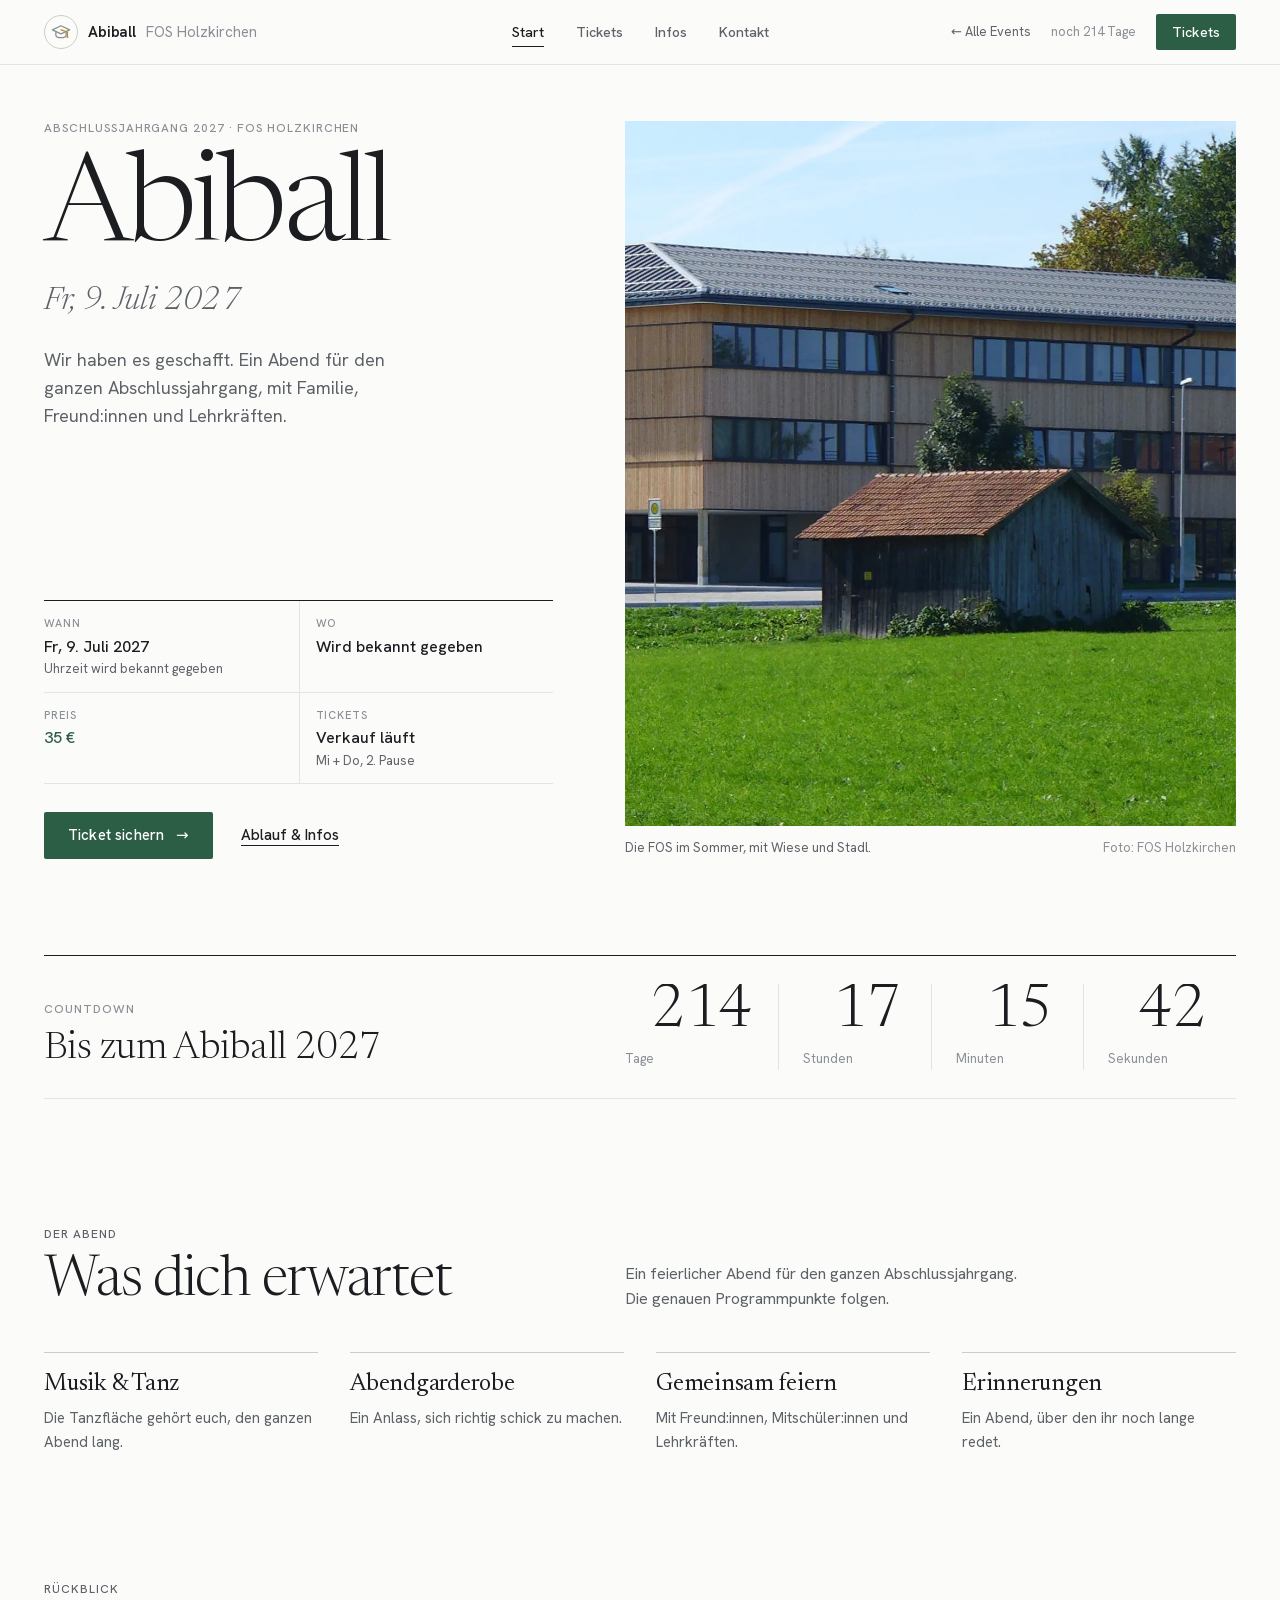
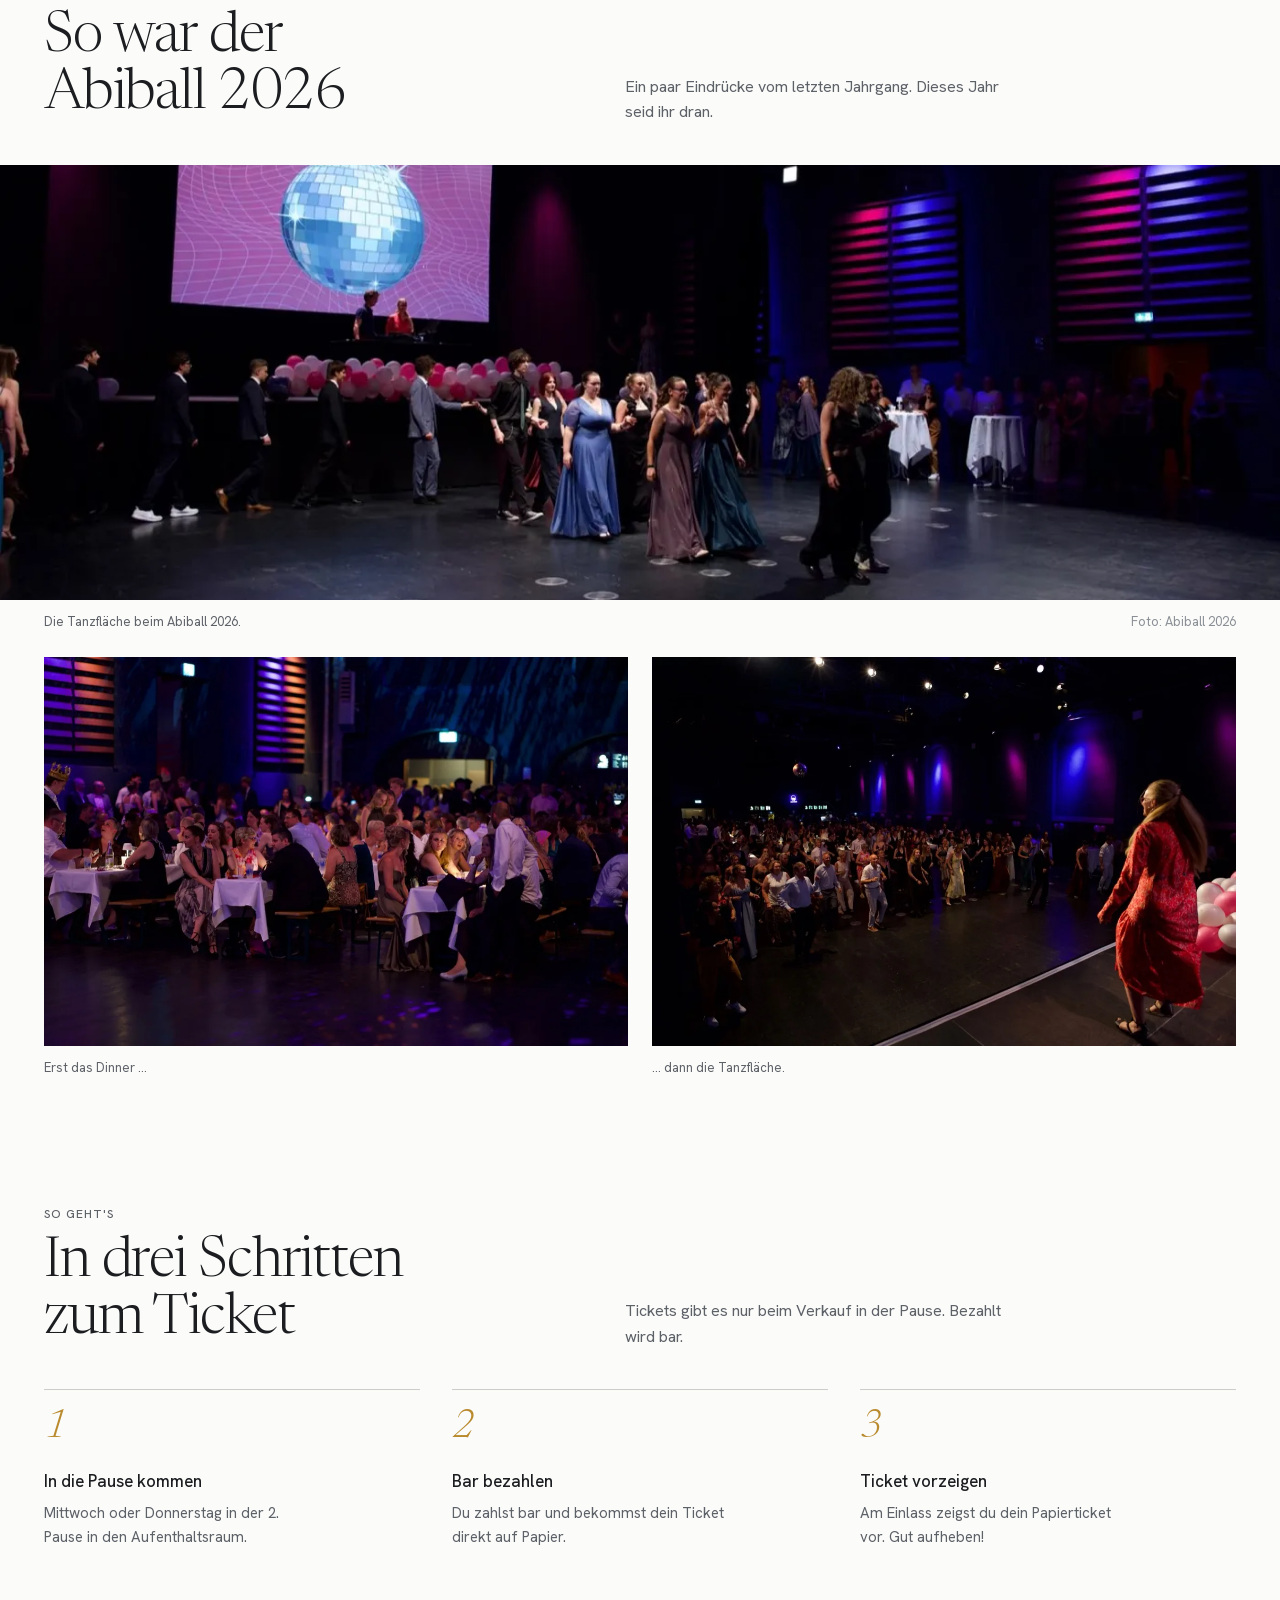
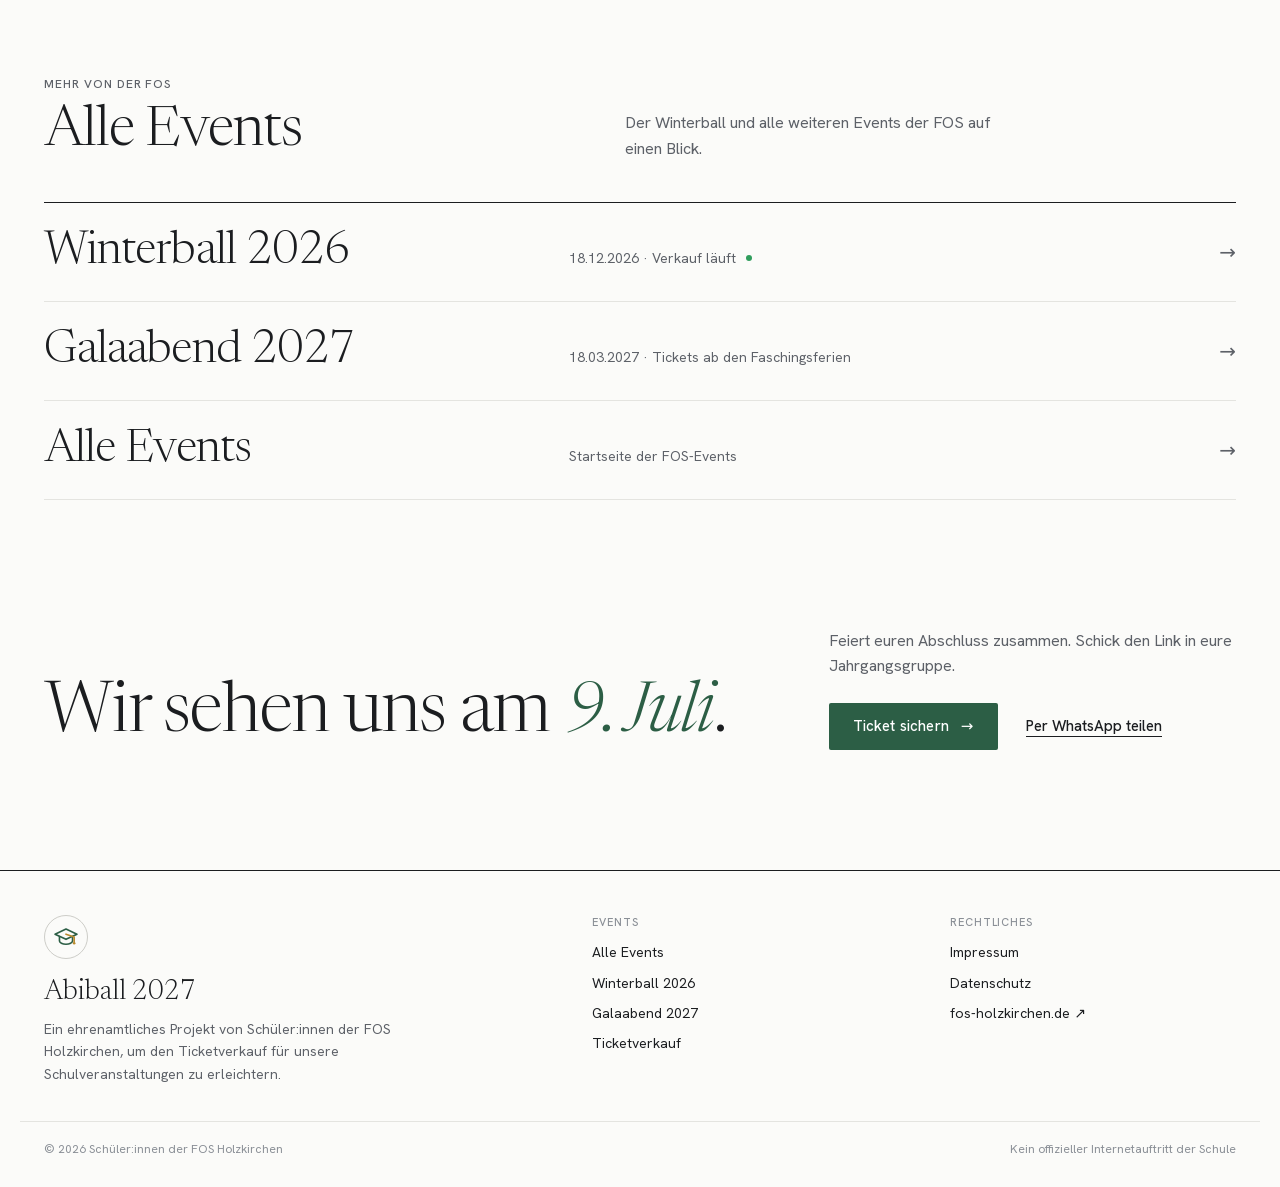
==== commit 47366e3a: "Galaabend: Anmeldeschluss für Acts 14. Februar 2027 Co-Authored-By: Claude Opus 5.5 <noreply@anthrop" ====
--- a/abiball/index.html
+++ b/abiball/index.html
@@ -659,7 +659,7 @@
           zuschuss: "entry.1645096892", zuschussWofuer: "entry.91655807", nachricht: "entry.478751171", einwilligung: "entry.1288838015"
         }
       },
-      anmeldeschluss: "23. Dezember 2026",
+      anmeldeschluss: "14. Februar 2027",
       ablaufFertig: true,                          // kompletter Ablauf, kein „weiteres Programm folgt“
       ablauf: [
         ["Einlass", "Freie Platzwahl"],
@@ -688,7 +688,7 @@
         ["Gibt es Alkohol?",
          "Nein, der Galaabend ist alkoholfrei."],
         ["Wie kann ich selbst auftreten?",
-         "Die Anmeldung ist ab sofort möglich. Melde deinen Act bis zum 23. Dezember 2026 an. Ein Act dauert höchstens 10 Minuten, erlaubt ist fast alles, was auf eine Bühne passt. Nach der Anmeldung meldet sich das Orga-Team innerhalb von ein bis zwei Wochen bei dir."],
+         "Die Anmeldung ist ab sofort möglich. Melde deinen Act bis zum 14. Februar 2027 an. Ein Act dauert höchstens 10 Minuten, erlaubt ist fast alles, was auf eine Bühne passt. Nach der Anmeldung meldet sich das Orga-Team innerhalb von ein bis zwei Wochen bei dir."],
         ["Gibt es etwas zu essen und zu trinken?",
          "Ob es in der Pause einen Verkauf gibt, ist noch offen. Wir geben es hier rechtzeitig bekannt."]
       ]
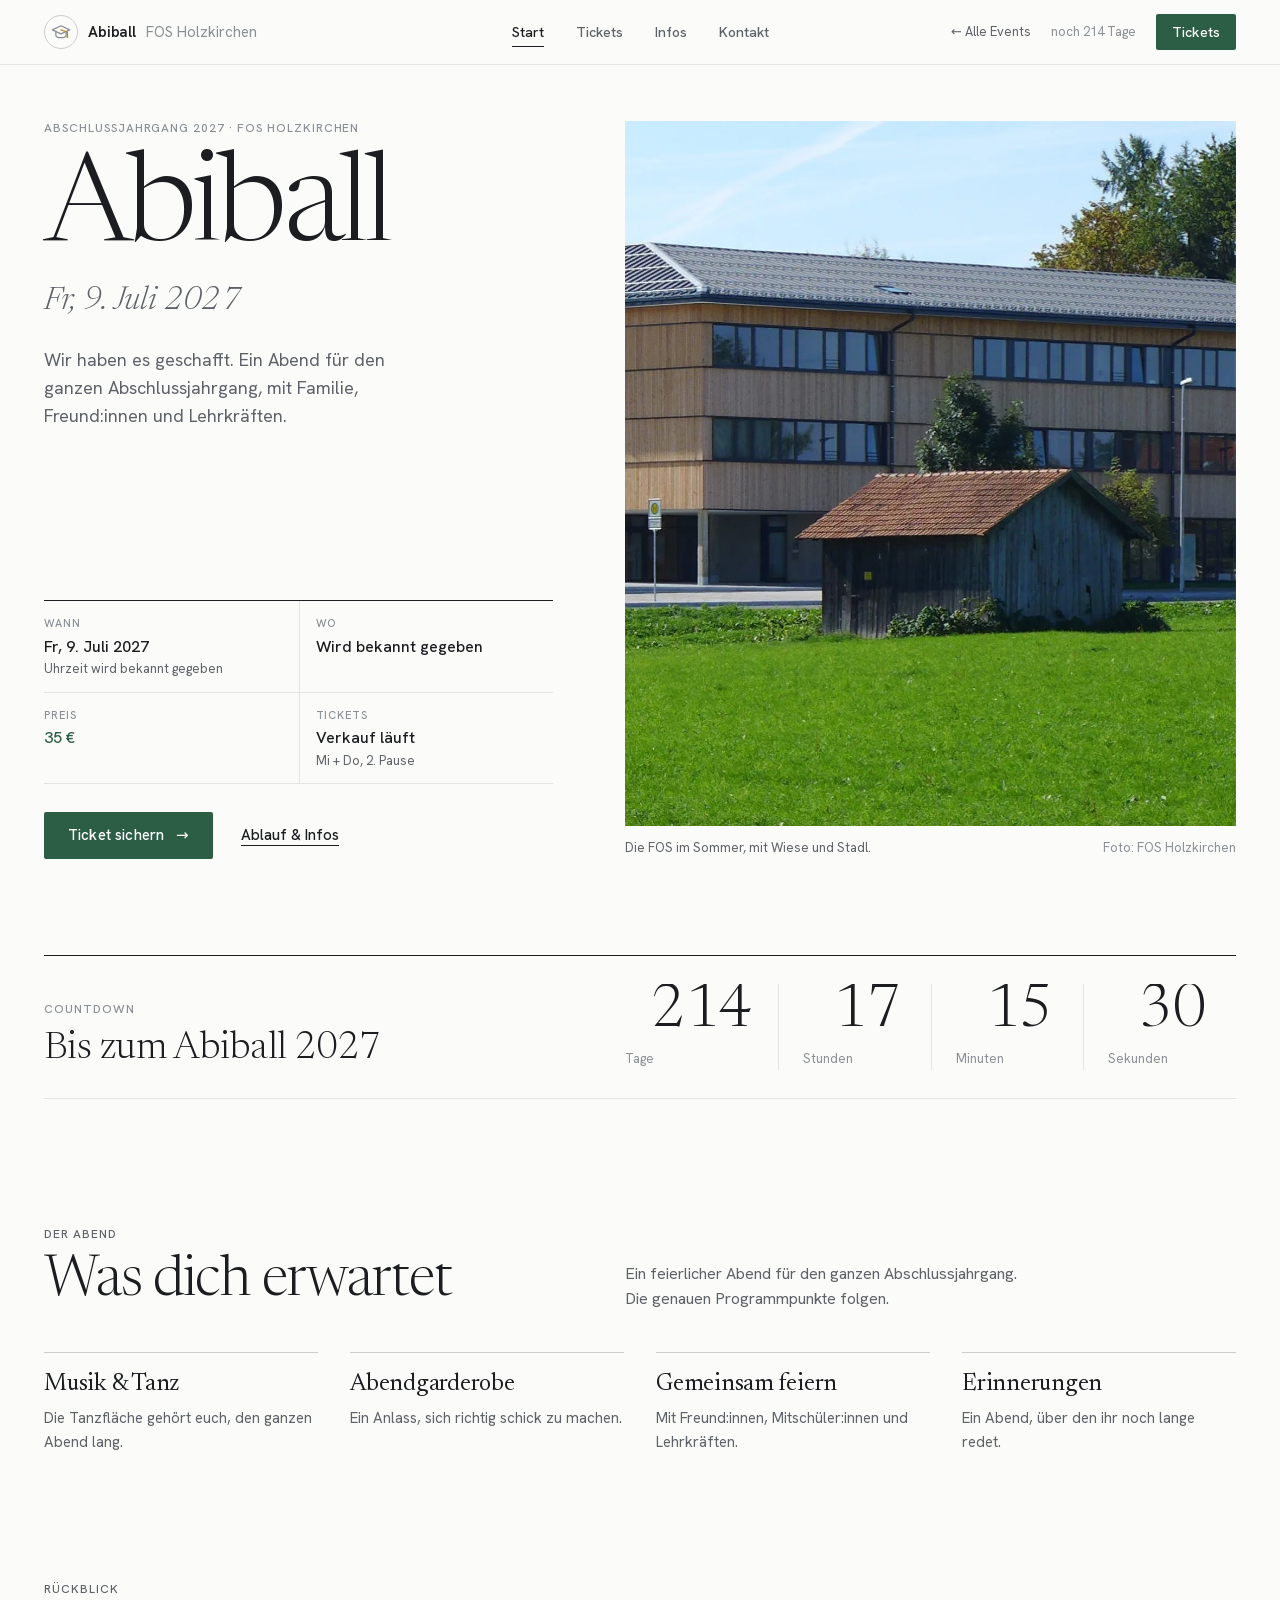
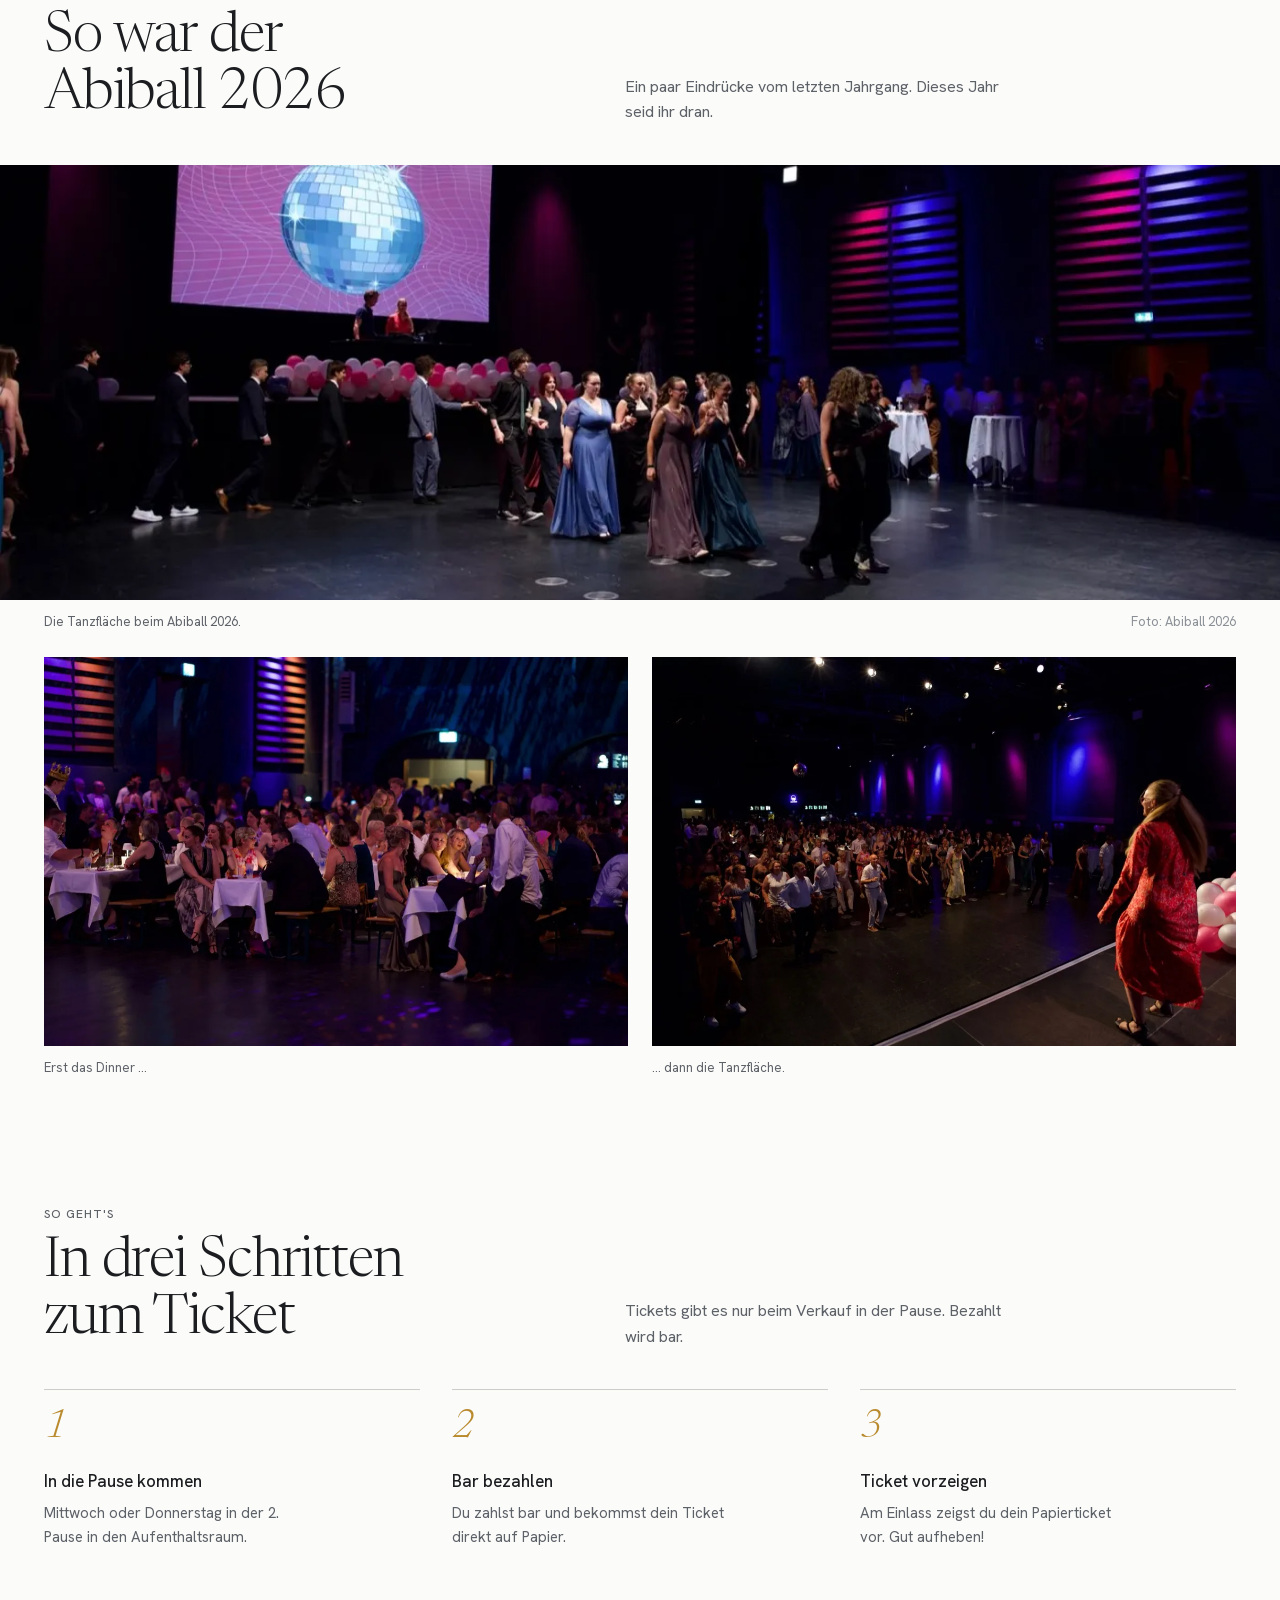
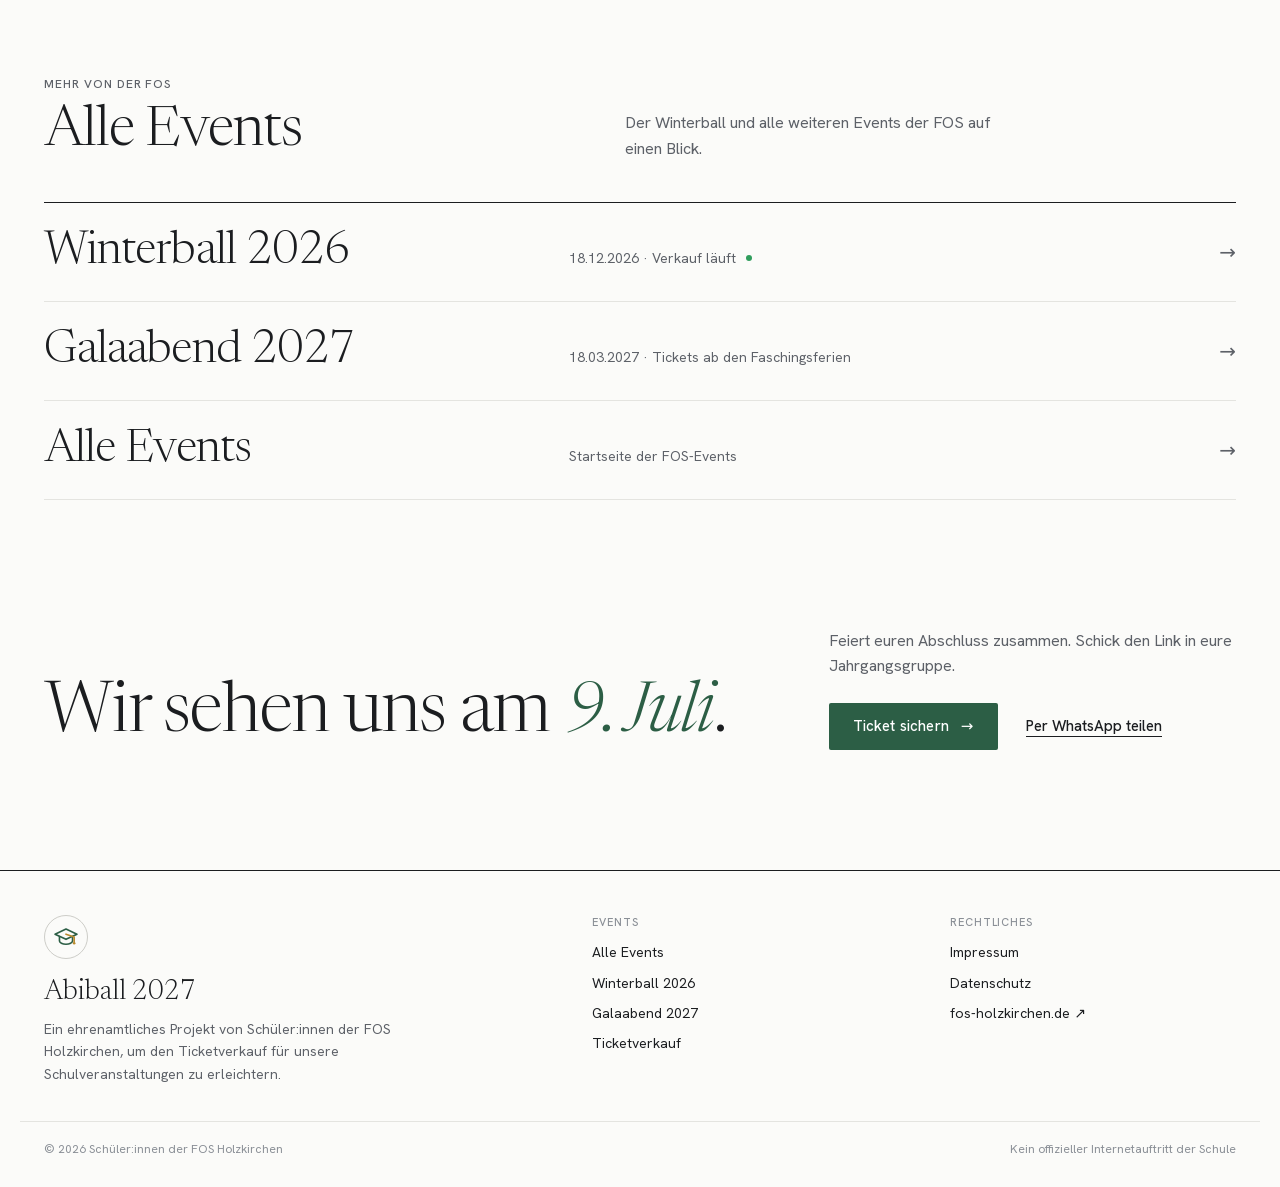
==== commit 3c13e779: "Besucherzählung mit GoatCounter (ohne Cookies) und Datenschutz-Abschnitt dazu Co-Authored-By: Claude" ====
--- a/abiball/index.html
+++ b/abiball/index.html
@@ -577,6 +577,7 @@
   },
   instagram: "fos_holzkirchen_smv",               // Instagram-Name ohne @ (leer = ausgeblendet)
   mail: "tickets.fosholzkirchen@gmail.com",        // Kontakt-E-Mail (leer = ausgeblendet)
+  zaehler: "https://joshuaherdt.goatcounter.com/count", // Besucherzählung mit GoatCounter (leer = aus)
   // Angaben für Impressum und Datenschutzerklärung (§ 5 DDG, Art. 13 DSGVO)
   verantwortlich: {
     name: "Joshua Herdt (Schülersprecher)",        // verantwortlich für die Website
@@ -780,6 +781,16 @@
     if (!d) return ""; const t = new Date(d + "T00:00:00");
     return Date.now() < t.getTime() ? t.toLocaleDateString("de-DE", opt) : "";
   };
+  /* ---- Besucherzählung (GoatCounter): ohne Cookies, ohne fremdes Skript ----
+     Schickt pro Seitenaufruf eine kleine Anfrage mit Seite, Herkunft, Titel und Bildschirmgröße.
+     Nicht auf dem eigenen Rechner (localhost) und nicht, wenn der Browser „Do Not Track“ meldet. */
+  if (CONFIG.zaehler && /^https?:$/.test(location.protocol) && !/localhost|127\.0\.0\.1|claude/.test(location.hostname)
+      && navigator.doNotTrack !== "1" && window.doNotTrack !== "1") {
+    const herkunft = document.referrer && !document.referrer.startsWith(location.origin) ? document.referrer : "";
+    const q = new URLSearchParams({ p: location.pathname, q: location.search, r: herkunft, t: document.title,
+      s: [screen.width, screen.height, window.devicePixelRatio || 1].join(","), rnd: Math.random().toString(36).slice(2) });
+    new Image().src = CONFIG.zaehler + "?" + q;
+  }
   const ALL = CONFIG.events.slice();
   if (window.WB_ONLY) CONFIG.events = CONFIG.events.filter((e) => e.id === window.WB_ONLY);
   const single = CONFIG.events.length === 1;
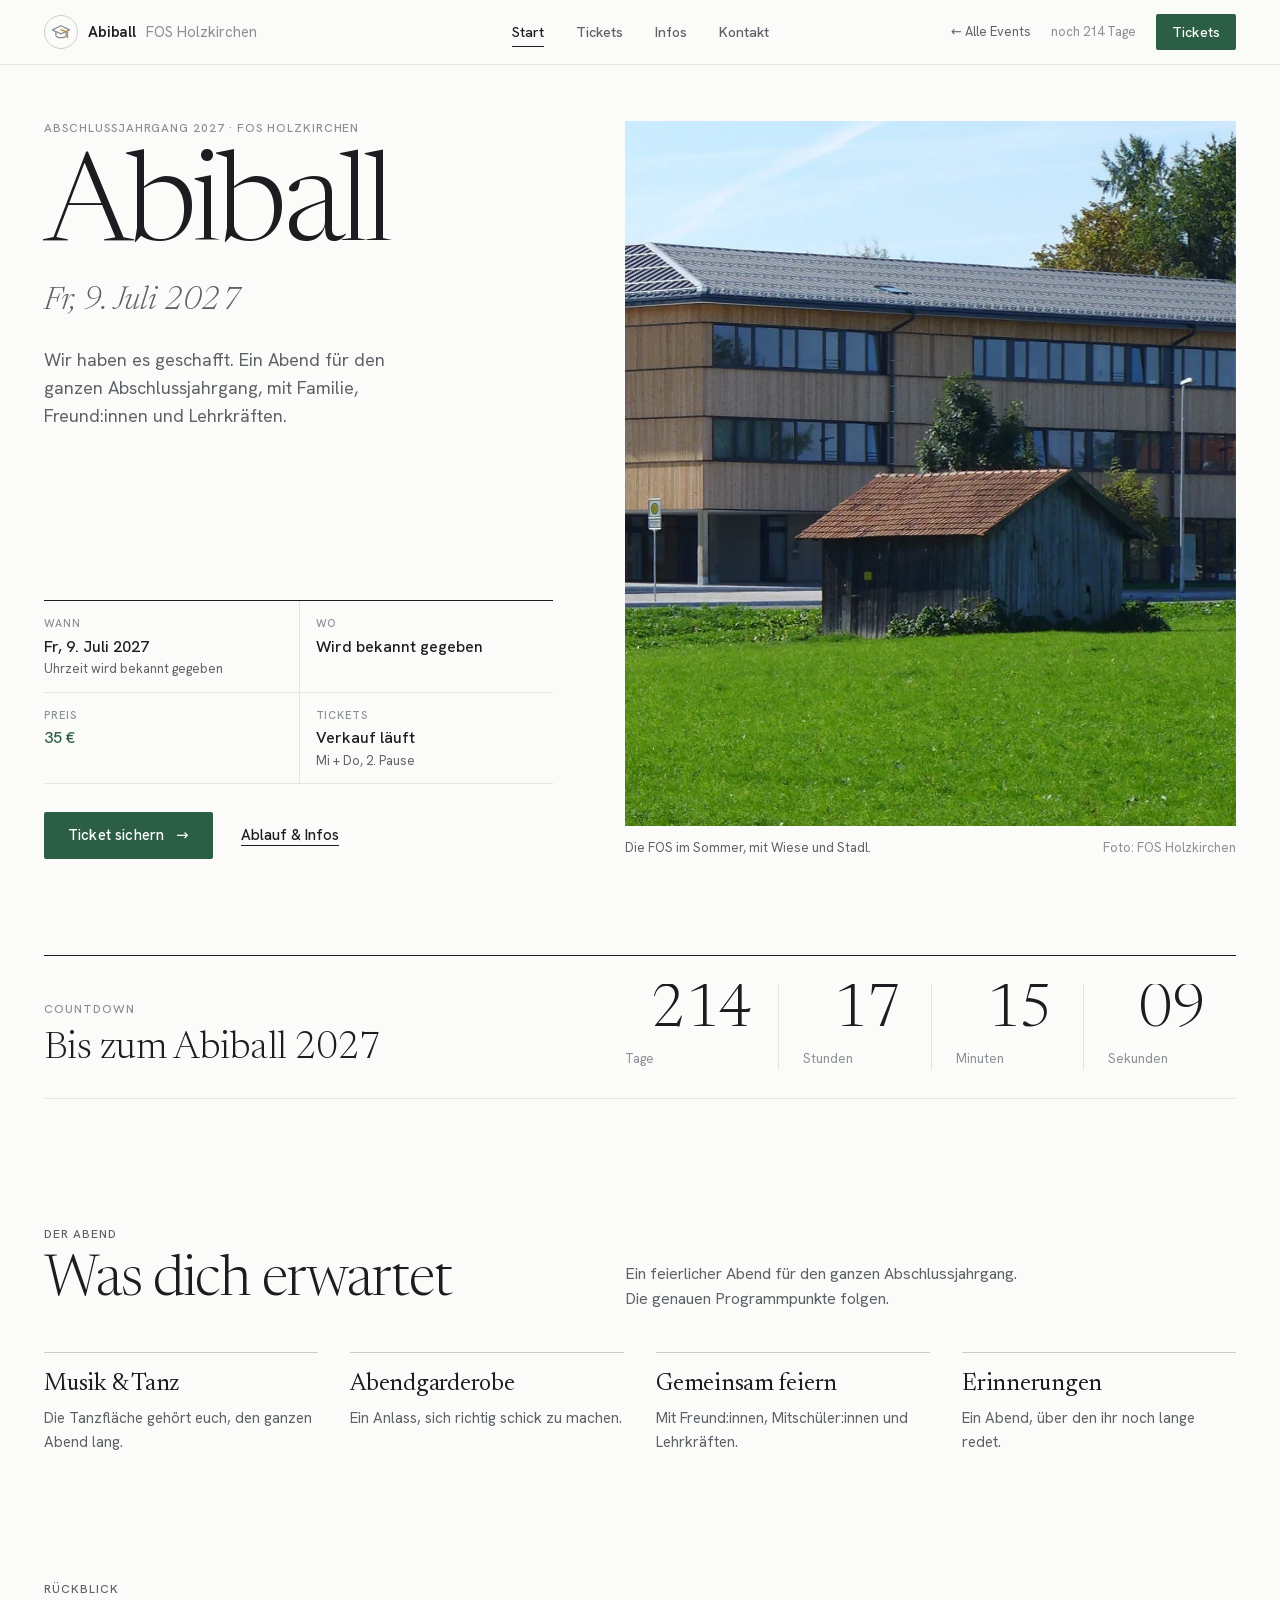
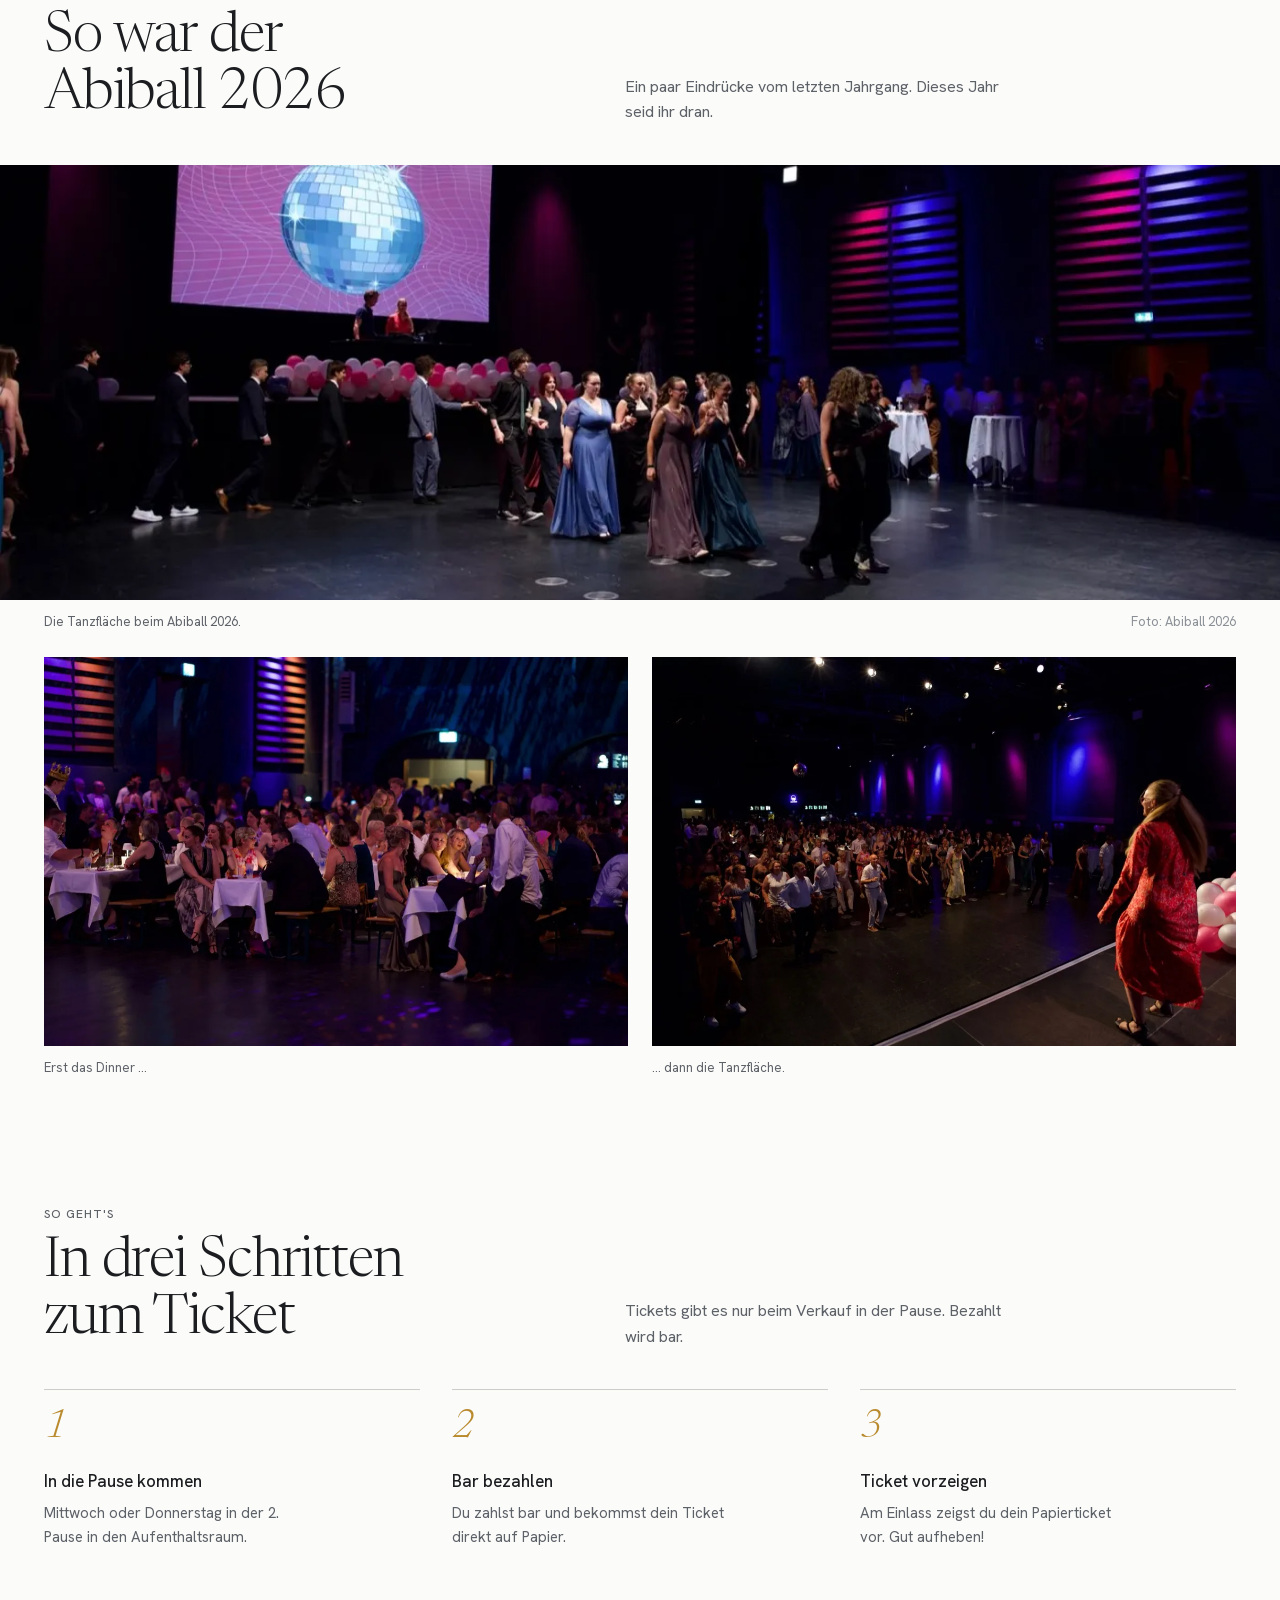
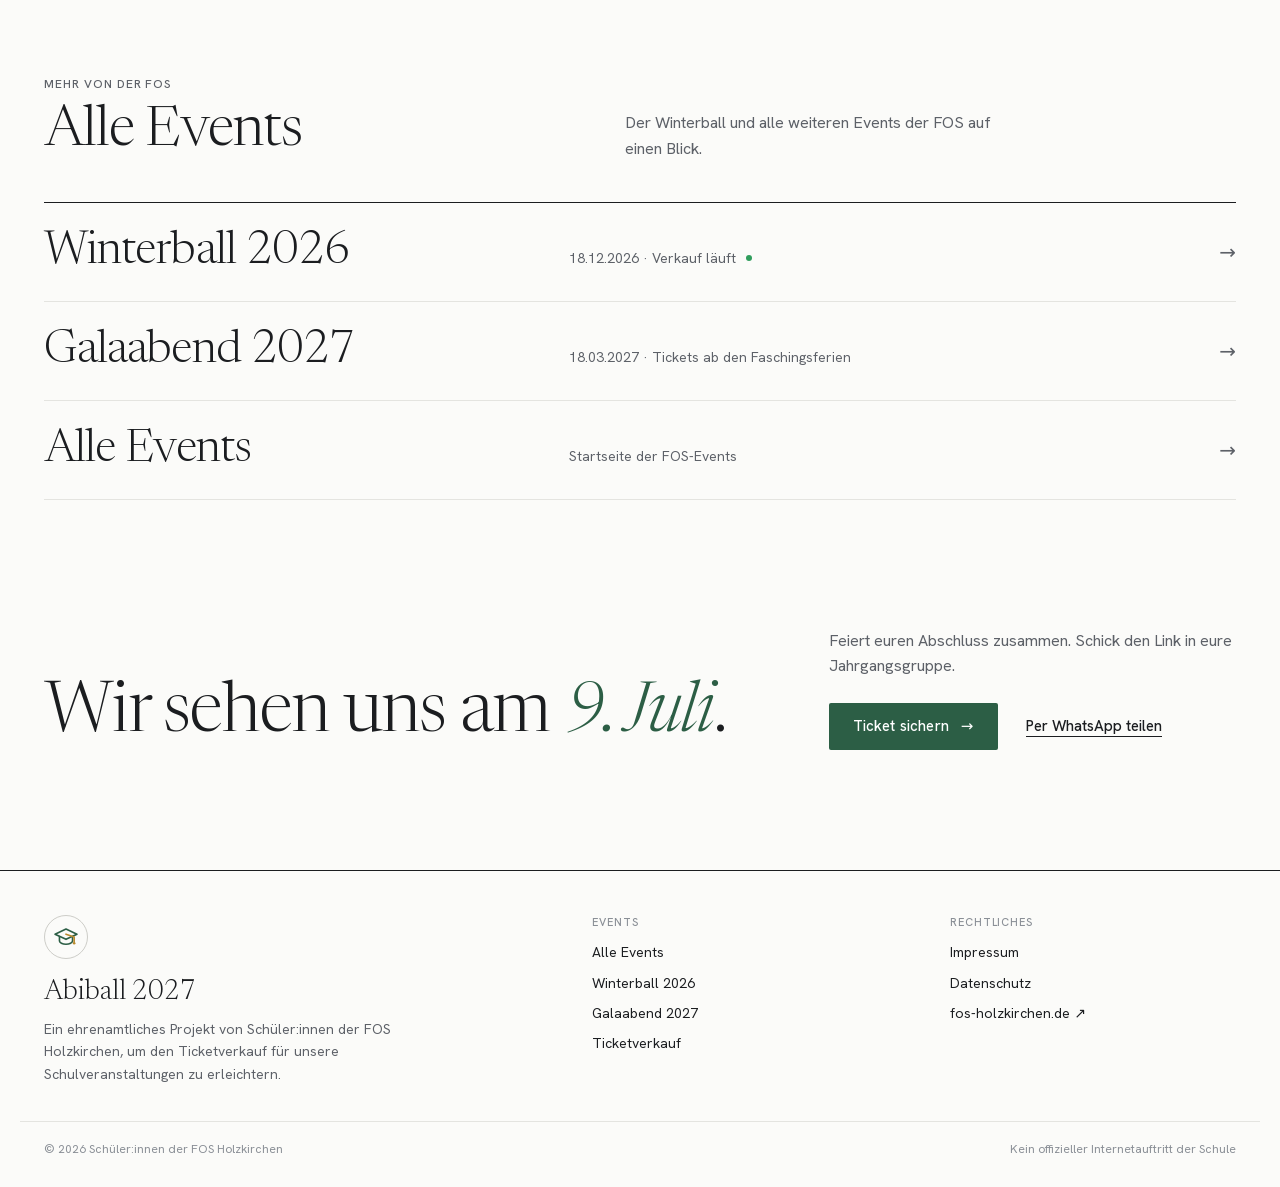
==== commit bec4b72c: "Startseite: Bereich „Weitere Events“ (Basar, Mottotage, Valentinstag, Volleyball, Zeugnisverleihung)" ====
--- a/abiball/index.html
+++ b/abiball/index.html
@@ -720,6 +720,23 @@
       ablauf: []
     }
   ],
+  // Weitere Events (ohne Tickets): erscheinen auf der Startseite unter „Weitere Events“, in dieser Reihenfolge.
+  // datum = Tag im Format JJJJ-MM-TT (für die Datumsbox und „vorbei“), null = Termin steht noch nicht fest
+  weitere: {
+    veranstalter: "AG Schulleben",
+    liste: [
+      { name: "Weihnachtsbasar", datum: "2026-12-23", wann: "Mi, 23. Dezember 2026 · ganzer Tag", ort: "Aula und Schulgebäude",
+        text: "Jede Klasse hat einen eigenen Stand oder eine eigene Aktion. Schau vorbei und lass dich überraschen." },
+      { name: "Mottotage", datum: null, wann: "Termin folgt", ort: "",
+        text: "Ein paar Tage, an denen jeder Tag ein eigenes Motto hat. Die Mottos geben wir rechtzeitig bekannt." },
+      { name: "Valentinstag", datum: null, wann: "Rund um den 14. Februar · Termin folgt", ort: "",
+        text: "Rosen verschenken: Die SMV gibt euren Klassensprecher:innen Bestellzettel. Ausgefüllt gebt ihr sie bis zum Abgabetag im Sekretariat ab, und wir liefern die Rosen aus." },
+      { name: "Volleyballturnier", datum: null, wann: "Termin folgt", ort: "Turnhalle",
+        text: "Für alle 12. und 13. Klassen." },
+      { name: "Zeugnisverleihung", datum: "2027-07-09", wann: "Fr, 9. Juli 2027", ort: "Aula",
+        text: "Die feierliche Übergabe der Abschlusszeugnisse." }
+    ]
+  },
   highlights: [
     ["music", "Musik & Tanz", "Die Tanzfläche gehört euch, den ganzen Abend lang."],
     ["star", "Abendgarderobe", "Ein Anlass, sich richtig schick zu machen."],
